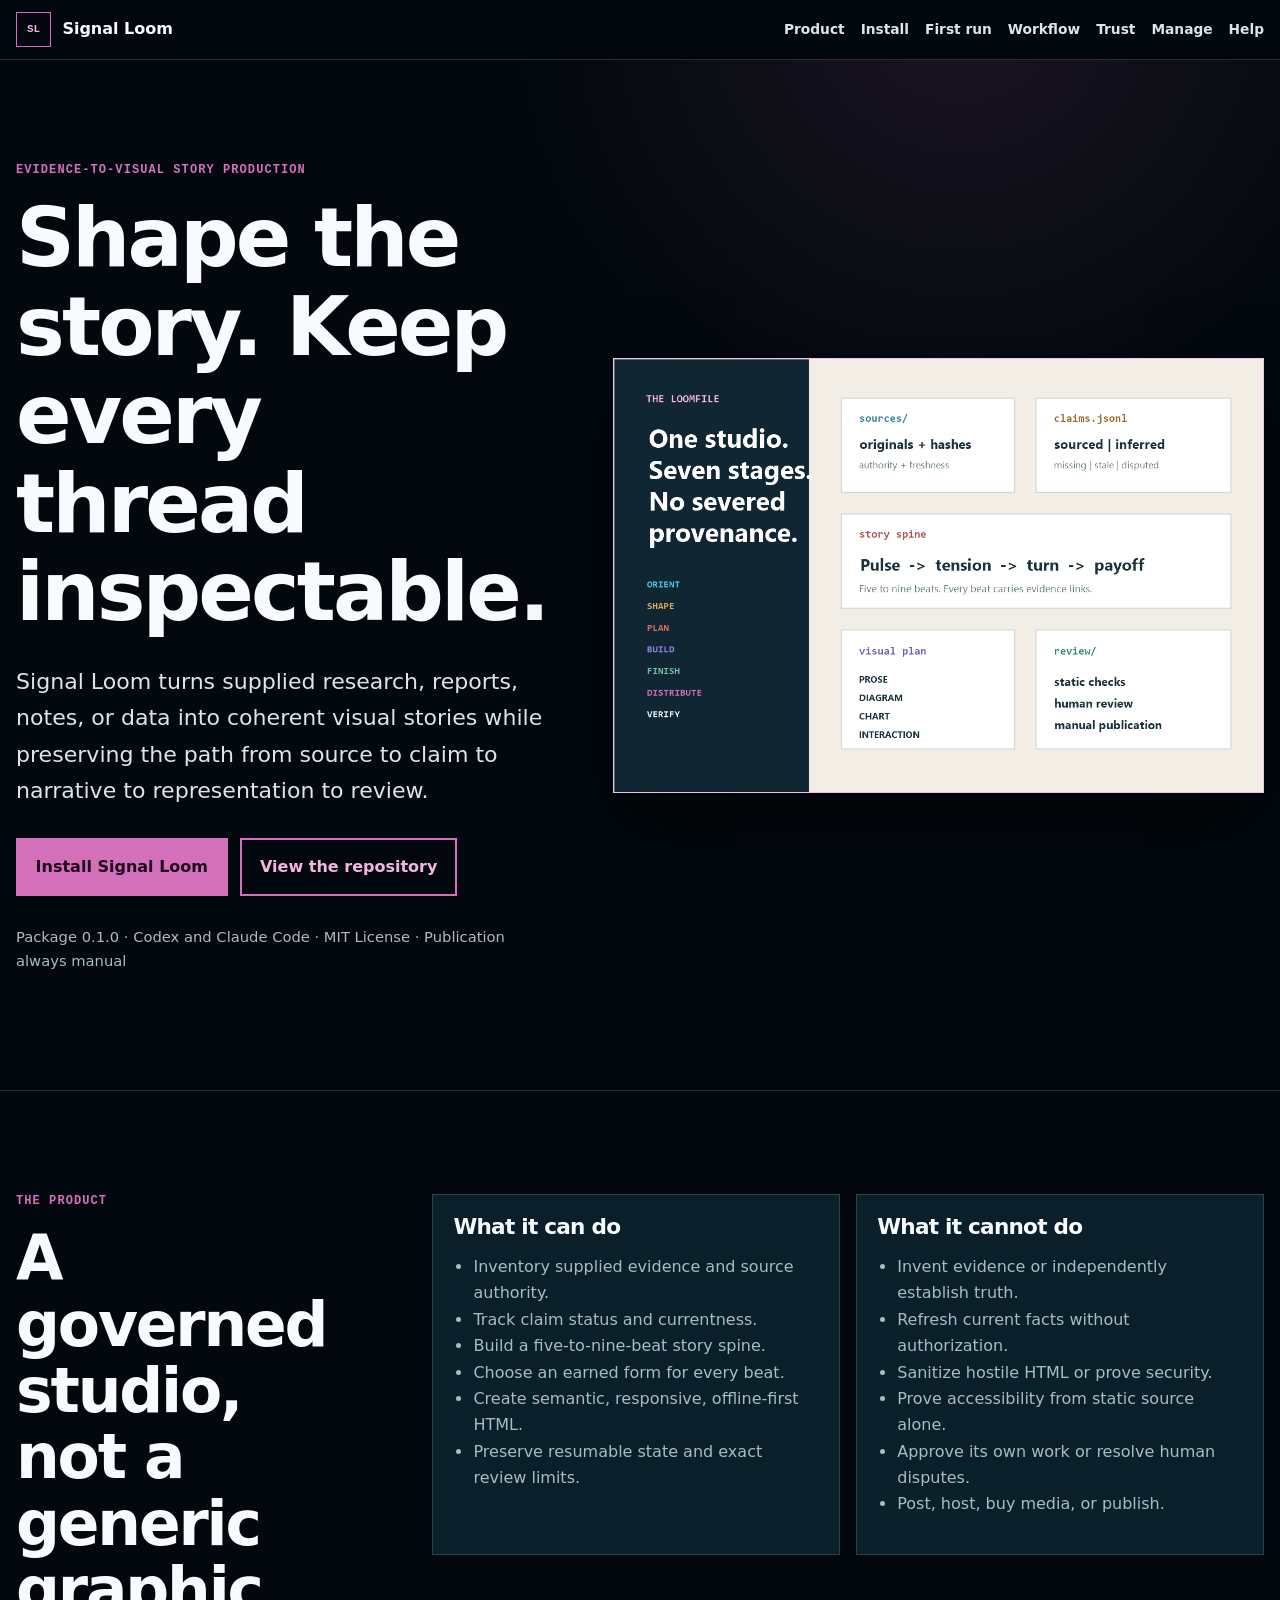
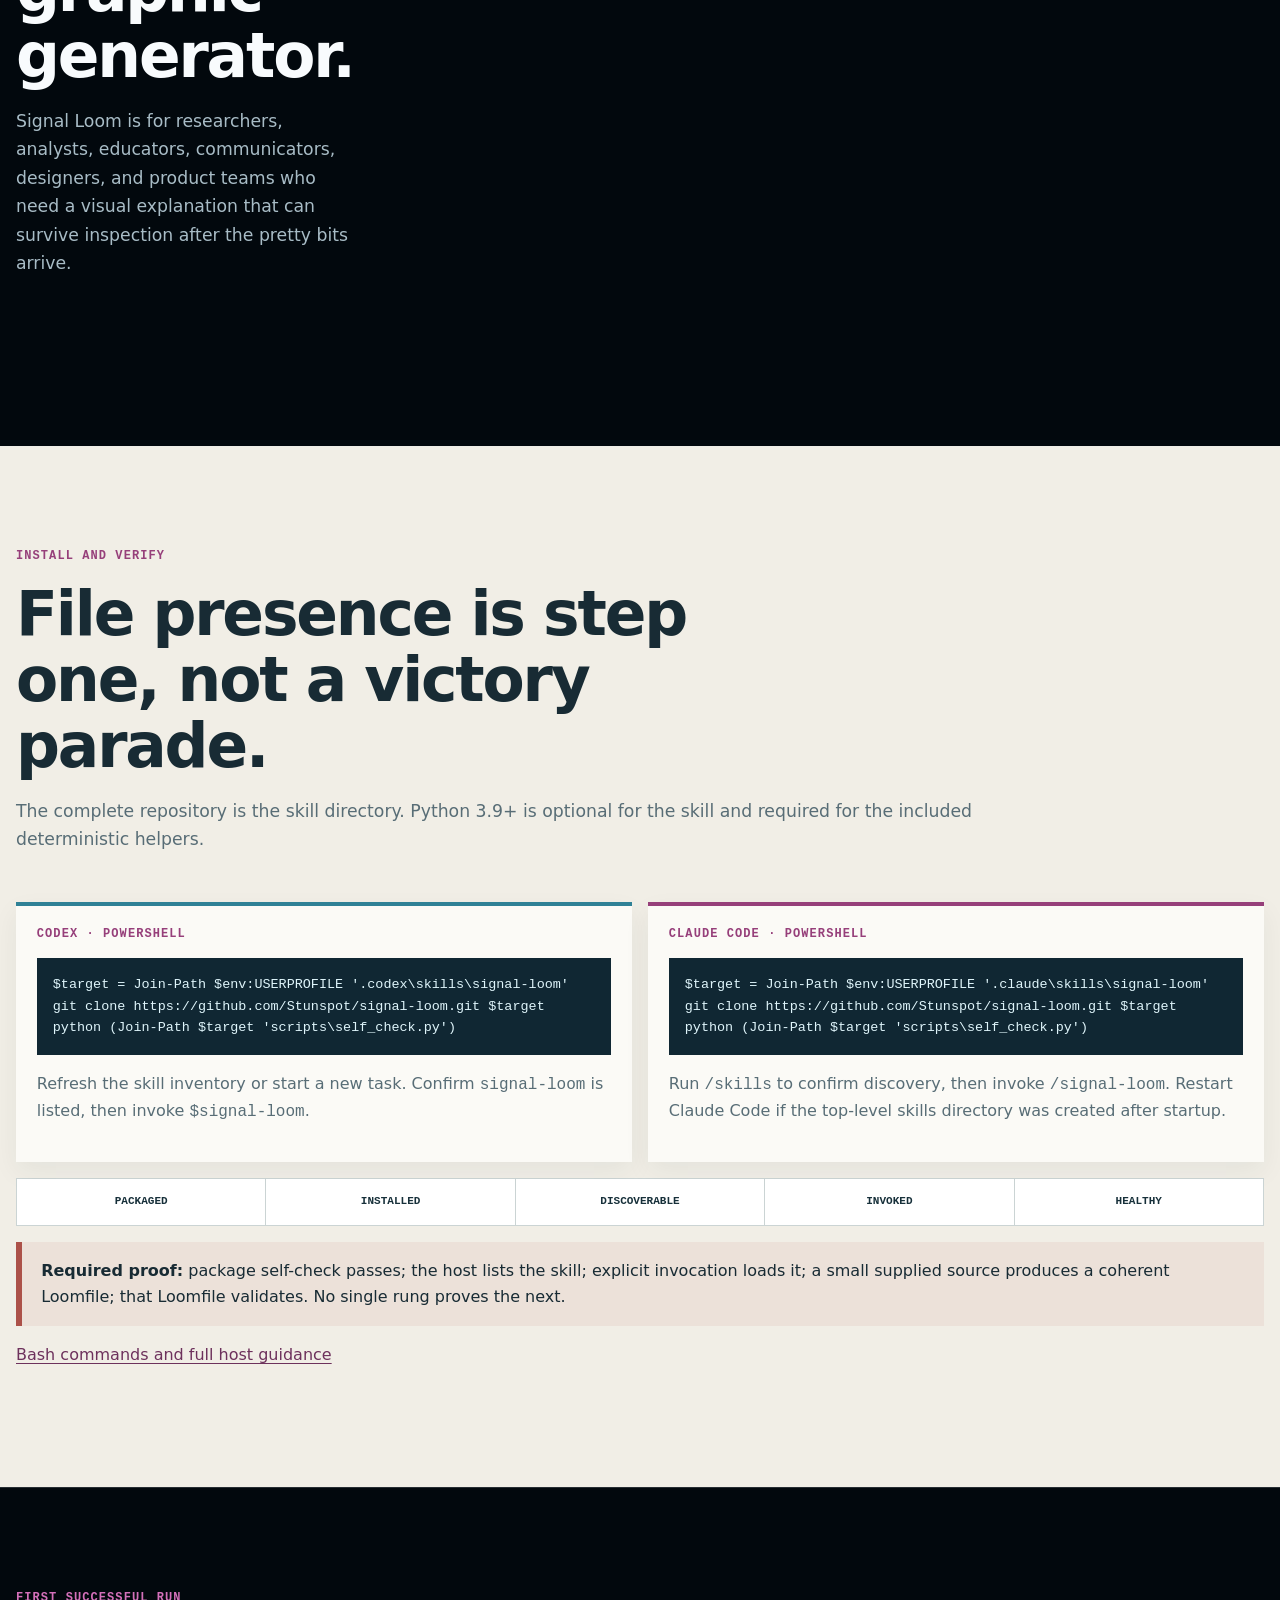
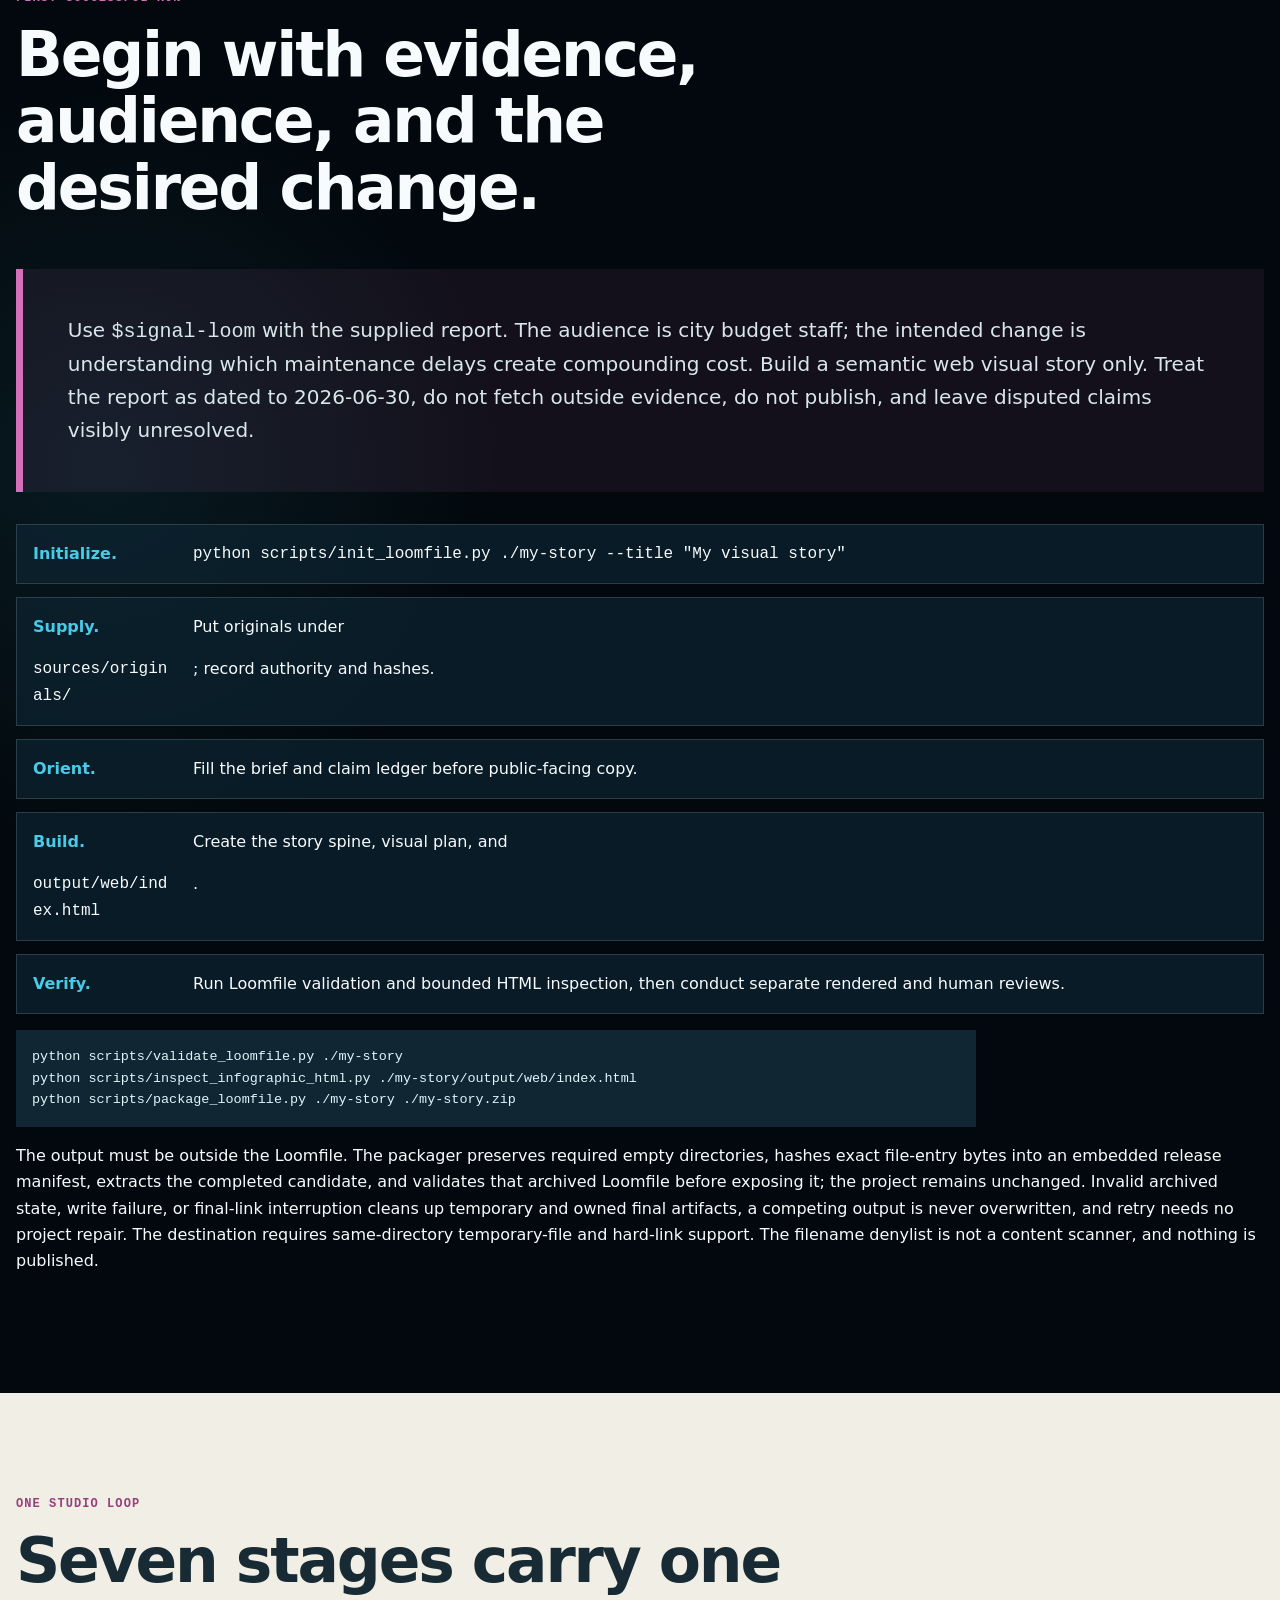
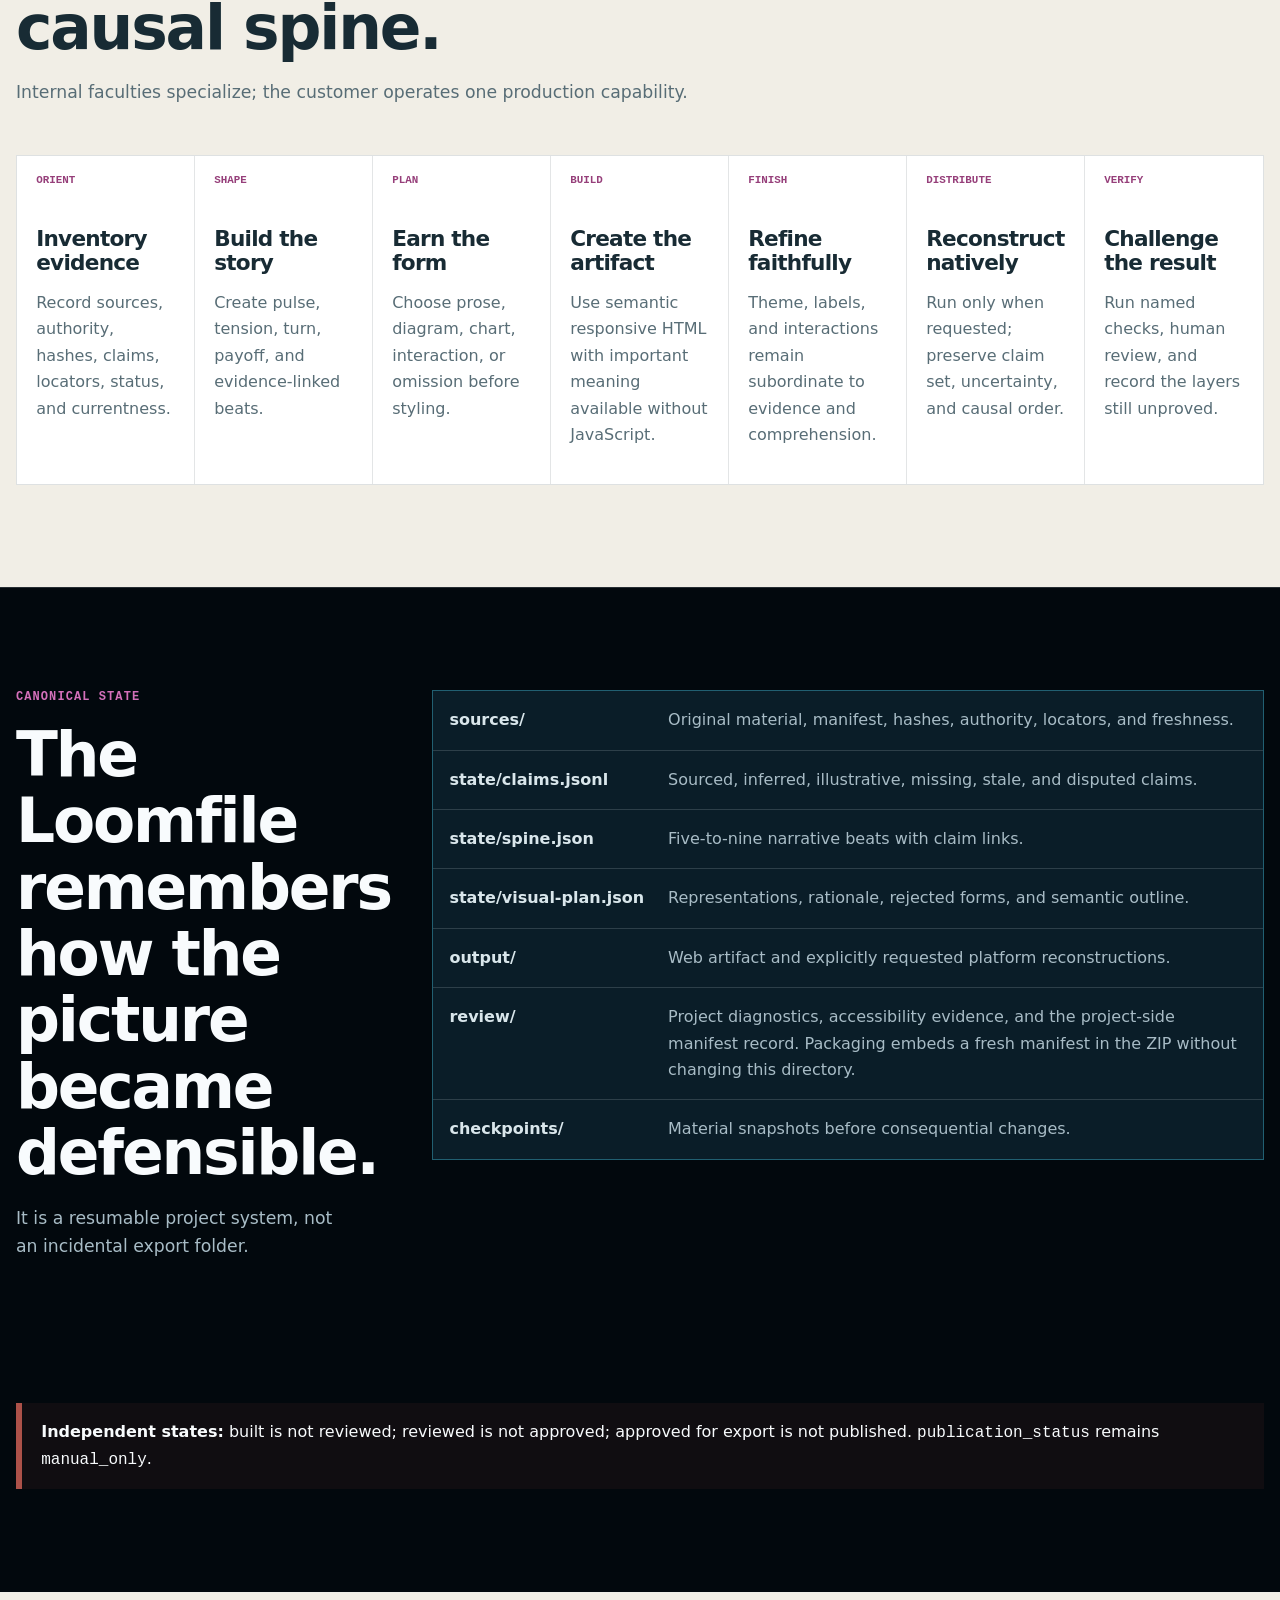
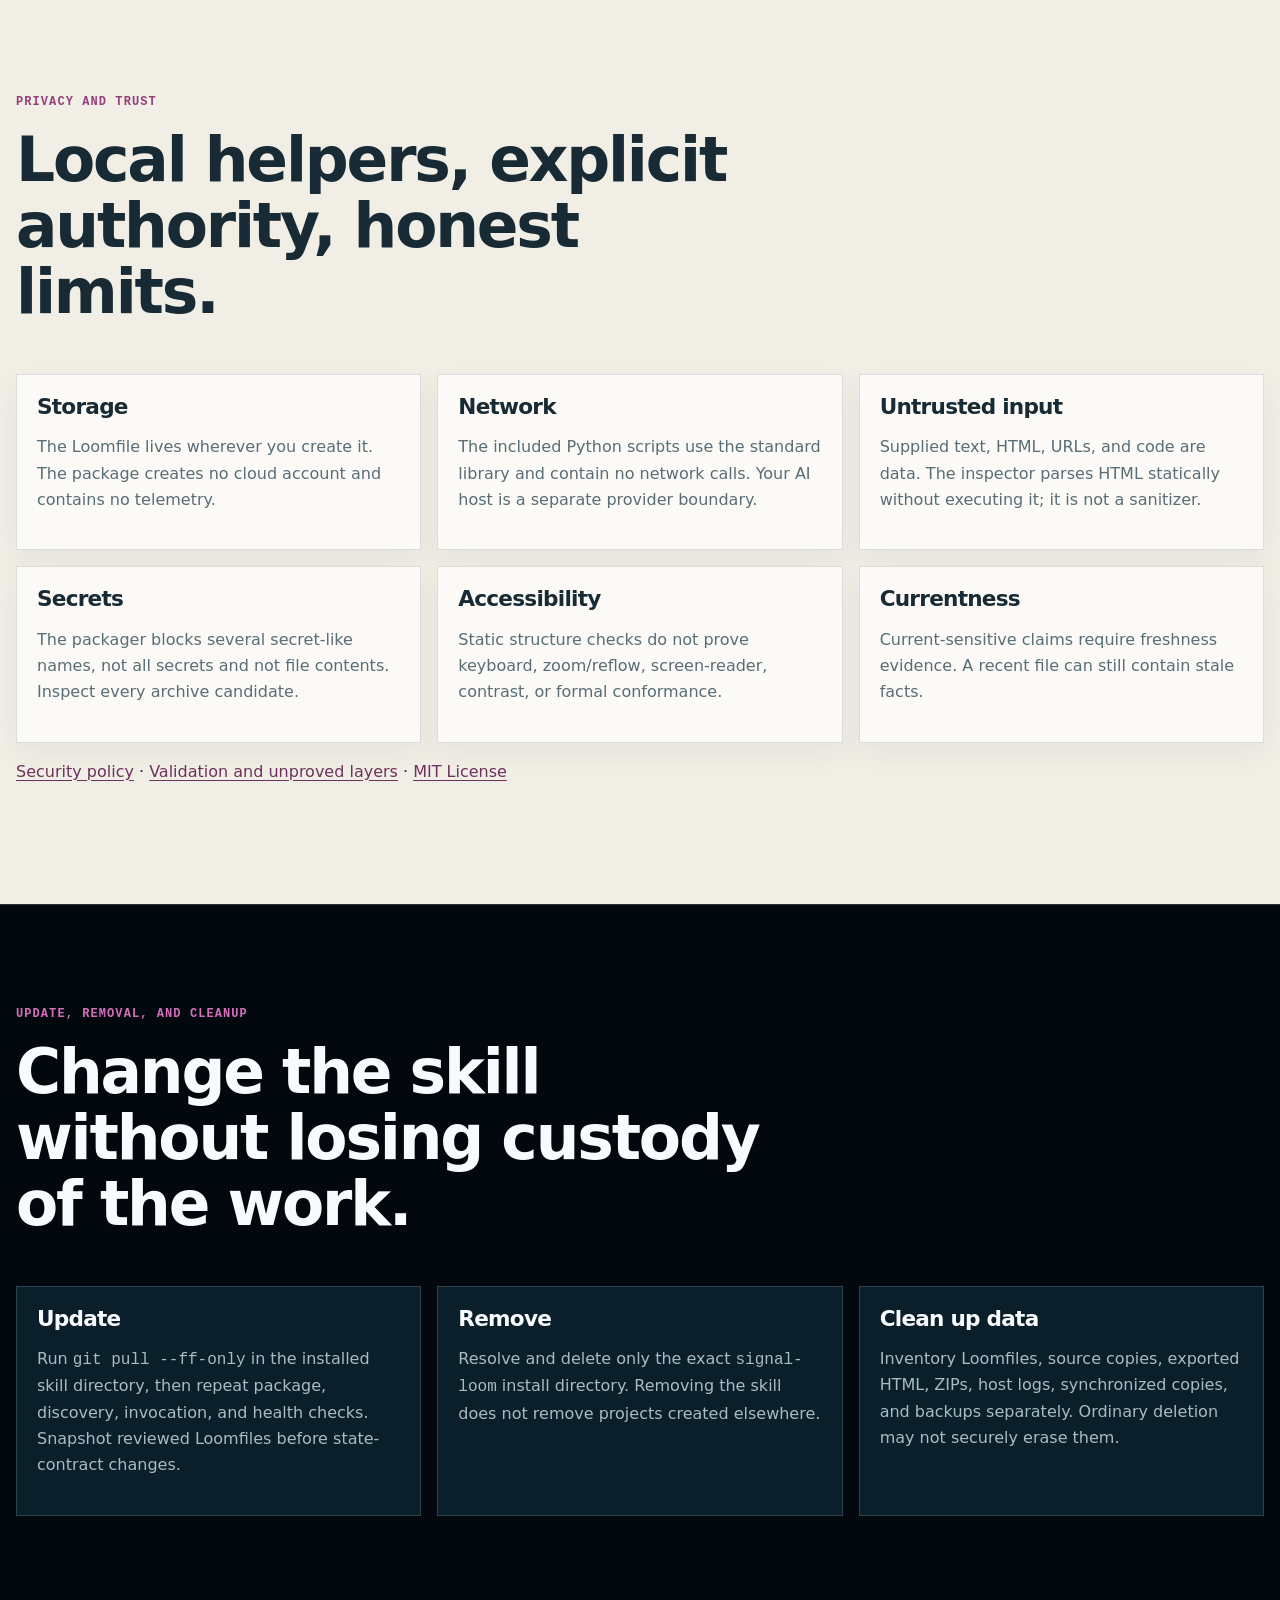
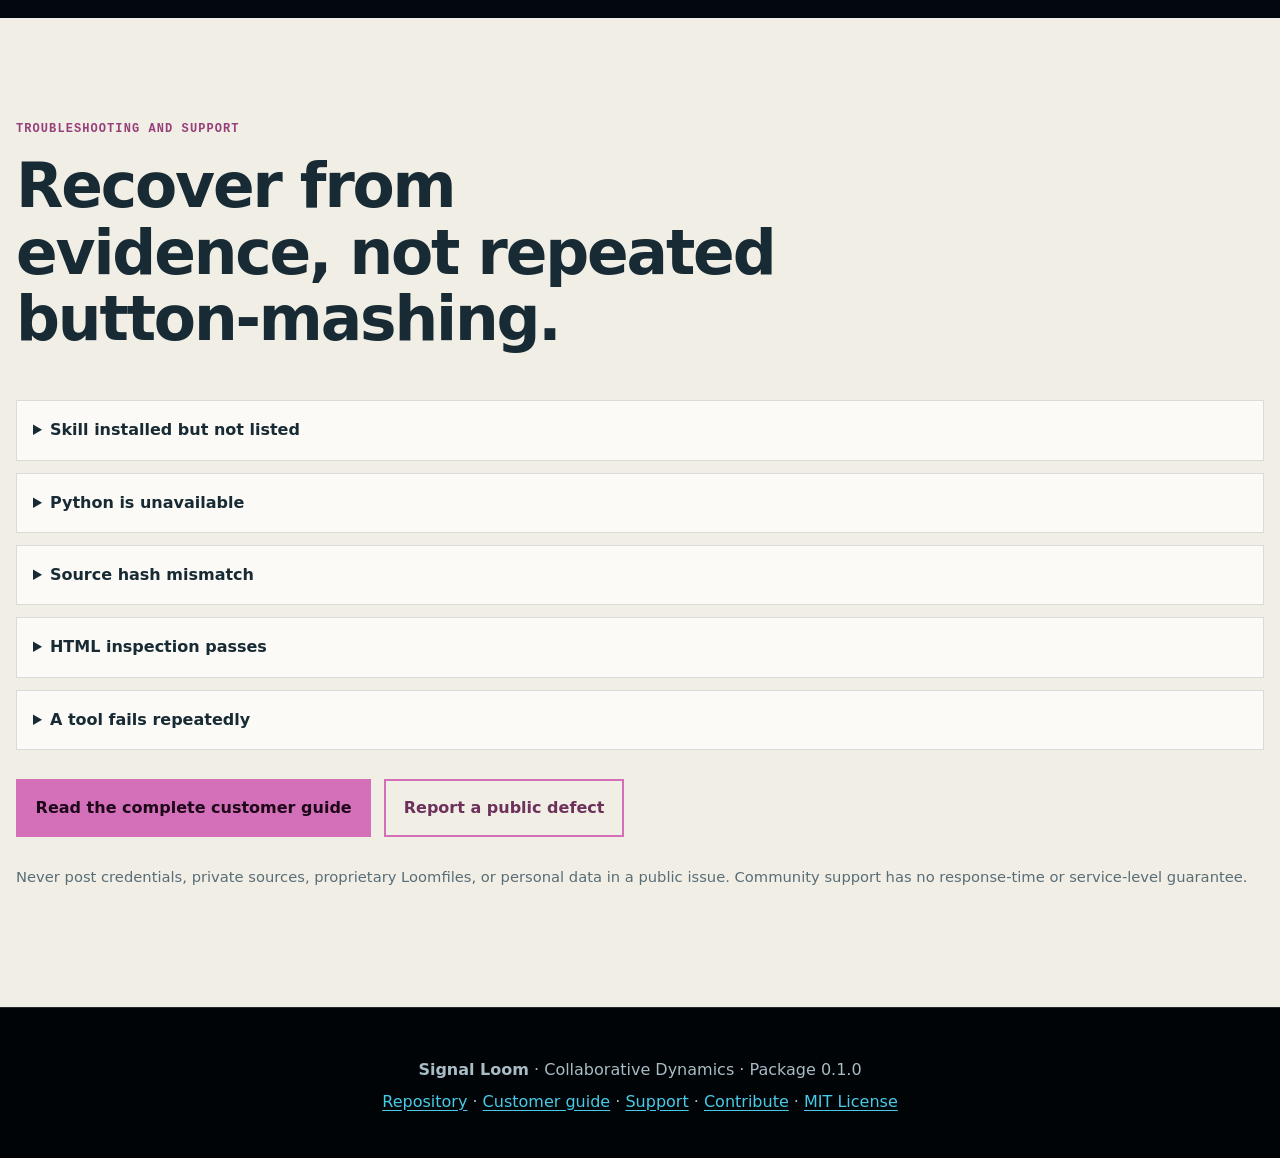
==== docs/index.html @ da5b7d07 "Harden Loomfile release packaging" ====
<!doctype html>
<html lang="en">
<head>
  <meta charset="utf-8">
  <meta name="viewport" content="width=device-width, initial-scale=1">
  <meta name="description" content="Install, use, verify, and govern Signal Loom: a source-bound visual-story production skill for Codex and Claude Code.">
  <meta name="theme-color" content="#06131c">
  <meta property="og:type" content="website">
  <meta property="og:title" content="Signal Loom">
  <meta property="og:description" content="Evidence-to-visual story production. Shape the story and keep every thread inspectable.">
  <meta property="og:url" content="https://stunspot.github.io/signal-loom/">
  <meta property="og:image" content="https://stunspot.github.io/signal-loom/assets/signal-loom-social-card.png">
  <meta property="og:image:width" content="1200">
  <meta property="og:image:height" content="630">
  <meta property="og:image:alt" content="Signal Loom. Evidence-to-visual story production. Source, claim, story, form, and review are connected by a visible causal thread.">
  <meta name="twitter:card" content="summary_large_image">
  <meta name="twitter:title" content="Signal Loom">
  <meta name="twitter:description" content="Shape the story. Keep every thread inspectable.">
  <meta name="twitter:image" content="https://stunspot.github.io/signal-loom/assets/signal-loom-social-card.png">
  <title>Signal Loom · Evidence-to-visual story production</title>
  <link rel="stylesheet" href="style.css">
</head>
<body>
  <a class="skip-link" href="#main">Skip to content</a>
  <header class="site-header">
    <nav aria-label="Primary navigation">
      <a class="brand" href="#top" aria-label="Signal Loom home"><span class="brand-mark" aria-hidden="true">SL</span><span>Signal Loom</span></a>
      <div class="nav-links">
        <a href="#product">Product</a><a href="#install">Install</a><a href="#first-run">First run</a><a href="#workflow">Workflow</a><a href="#trust">Trust</a><a href="#manage">Manage</a><a href="#help">Help</a>
      </div>
    </nav>
  </header>

  <main id="main">
    <section class="hero" id="top">
      <div class="hero-copy">
        <p class="eyebrow">Evidence-to-visual story production</p>
        <h1>Shape the story. Keep every thread inspectable.</h1>
        <p class="lede">Signal Loom turns supplied research, reports, notes, or data into coherent visual stories while preserving the path from source to claim to narrative to representation to review.</p>
        <div class="actions">
          <a class="button primary" href="#install">Install Signal Loom</a>
          <a class="button secondary" href="https://github.com/Stunspot/signal-loom">View the repository</a>
        </div>
        <p class="quiet">Package 0.1.0 · Codex and Claude Code · MIT License · Publication always manual</p>
      </div>
      <figure class="hero-visual">
        <img src="assets/signal-loom-pages-hero.png" width="1200" height="800" alt="A Loomfile studio board connects source records and a claim ledger to a story spine, visual plan, and human review record across seven named stages.">
      </figure>
    </section>

    <section class="section split" id="product">
      <div class="section-heading">
        <p class="eyebrow">The product</p>
        <h2>A governed studio, not a generic graphic generator.</h2>
        <p>Signal Loom is for researchers, analysts, educators, communicators, designers, and product teams who need a visual explanation that can survive inspection after the pretty bits arrive.</p>
      </div>
      <div class="card-grid two">
        <article><h3>What it can do</h3><ul><li>Inventory supplied evidence and source authority.</li><li>Track claim status and currentness.</li><li>Build a five-to-nine-beat story spine.</li><li>Choose an earned form for every beat.</li><li>Create semantic, responsive, offline-first HTML.</li><li>Preserve resumable state and exact review limits.</li></ul></article>
        <article><h3>What it cannot do</h3><ul><li>Invent evidence or independently establish truth.</li><li>Refresh current facts without authorization.</li><li>Sanitize hostile HTML or prove security.</li><li>Prove accessibility from static source alone.</li><li>Approve its own work or resolve human disputes.</li><li>Post, host, buy media, or publish.</li></ul></article>
      </div>
    </section>

    <section class="section paper" id="install">
      <div class="section-heading">
        <p class="eyebrow">Install and verify</p>
        <h2>File presence is step one, not a victory parade.</h2>
        <p>The complete repository is the skill directory. Python 3.9+ is optional for the skill and required for the included deterministic helpers.</p>
      </div>
      <div class="install-grid">
        <article>
          <p class="label">CODEX · POWERSHELL</p>
          <pre><code>$target = Join-Path $env:USERPROFILE '.codex\skills\signal-loom'
git clone https://github.com/Stunspot/signal-loom.git $target
python (Join-Path $target 'scripts\self_check.py')</code></pre>
          <p>Refresh the skill inventory or start a new task. Confirm <code>signal-loom</code> is listed, then invoke <code>$signal-loom</code>.</p>
        </article>
        <article>
          <p class="label">CLAUDE CODE · POWERSHELL</p>
          <pre><code>$target = Join-Path $env:USERPROFILE '.claude\skills\signal-loom'
git clone https://github.com/Stunspot/signal-loom.git $target
python (Join-Path $target 'scripts\self_check.py')</code></pre>
          <p>Run <code>/skills</code> to confirm discovery, then invoke <code>/signal-loom</code>. Restart Claude Code if the top-level skills directory was created after startup.</p>
        </article>
      </div>
      <div class="evidence-ladder" aria-label="Installation evidence ladder">
        <span>PACKAGED</span><span>INSTALLED</span><span>DISCOVERABLE</span><span>INVOKED</span><span>HEALTHY</span>
      </div>
      <p class="callout"><strong>Required proof:</strong> package self-check passes; the host lists the skill; explicit invocation loads it; a small supplied source produces a coherent Loomfile; that Loomfile validates. No single rung proves the next.</p>
      <p><a href="https://github.com/Stunspot/signal-loom/blob/main/docs/CUSTOMER-GUIDE.md#install">Bash commands and full host guidance</a></p>
    </section>

    <section class="section" id="first-run">
      <div class="section-heading">
        <p class="eyebrow">First successful run</p>
        <h2>Begin with evidence, audience, and the desired change.</h2>
      </div>
      <blockquote>Use <code>$signal-loom</code> with the supplied report. The audience is city budget staff; the intended change is understanding which maintenance delays create compounding cost. Build a semantic web visual story only. Treat the report as dated to 2026-06-30, do not fetch outside evidence, do not publish, and leave disputed claims visibly unresolved.</blockquote>
      <ol class="steps">
        <li><strong>Initialize.</strong><code>python scripts/init_loomfile.py ./my-story --title "My visual story"</code></li>
        <li><strong>Supply.</strong>Put originals under <code>sources/originals/</code>; record authority and hashes.</li>
        <li><strong>Orient.</strong>Fill the brief and claim ledger before public-facing copy.</li>
        <li><strong>Build.</strong>Create the story spine, visual plan, and <code>output/web/index.html</code>.</li>
        <li><strong>Verify.</strong>Run Loomfile validation and bounded HTML inspection, then conduct separate rendered and human reviews.</li>
      </ol>
      <div class="commands"><pre><code>python scripts/validate_loomfile.py ./my-story
python scripts/inspect_infographic_html.py ./my-story/output/web/index.html
python scripts/package_loomfile.py ./my-story ./my-story.zip</code></pre></div>
      <p>The output must be outside the Loomfile. The packager preserves required empty directories, hashes exact file-entry bytes into an embedded release manifest, extracts the completed candidate, and validates that archived Loomfile before exposing it; the project remains unchanged. Invalid archived state, write failure, or final-link interruption cleans up temporary and owned final artifacts, a competing output is never overwritten, and retry needs no project repair. The destination requires same-directory temporary-file and hard-link support. The filename denylist is not a content scanner, and nothing is published.</p>
    </section>

    <section class="section paper" id="workflow">
      <div class="section-heading"><p class="eyebrow">One studio loop</p><h2>Seven stages carry one causal spine.</h2><p>Internal faculties specialize; the customer operates one production capability.</p></div>
      <div class="stage-grid">
        <article><span>ORIENT</span><h3>Inventory evidence</h3><p>Record sources, authority, hashes, claims, locators, status, and currentness.</p></article>
        <article><span>SHAPE</span><h3>Build the story</h3><p>Create pulse, tension, turn, payoff, and evidence-linked beats.</p></article>
        <article><span>PLAN</span><h3>Earn the form</h3><p>Choose prose, diagram, chart, interaction, or omission before styling.</p></article>
        <article><span>BUILD</span><h3>Create the artifact</h3><p>Use semantic responsive HTML with important meaning available without JavaScript.</p></article>
        <article><span>FINISH</span><h3>Refine faithfully</h3><p>Theme, labels, and interactions remain subordinate to evidence and comprehension.</p></article>
        <article><span>DISTRIBUTE</span><h3>Reconstruct natively</h3><p>Run only when requested; preserve claim set, uncertainty, and causal order.</p></article>
        <article><span>VERIFY</span><h3>Challenge the result</h3><p>Run named checks, human review, and record the layers still unproved.</p></article>
      </div>
    </section>

    <section class="section split" id="state">
      <div class="section-heading"><p class="eyebrow">Canonical state</p><h2>The Loomfile remembers how the picture became defensible.</h2><p>It is a resumable project system, not an incidental export folder.</p></div>
      <div class="loomfile">
        <dl>
          <div><dt>sources/</dt><dd>Original material, manifest, hashes, authority, locators, and freshness.</dd></div>
          <div><dt>state/claims.jsonl</dt><dd>Sourced, inferred, illustrative, missing, stale, and disputed claims.</dd></div>
          <div><dt>state/spine.json</dt><dd>Five-to-nine narrative beats with claim links.</dd></div>
          <div><dt>state/visual-plan.json</dt><dd>Representations, rationale, rejected forms, and semantic outline.</dd></div>
          <div><dt>output/</dt><dd>Web artifact and explicitly requested platform reconstructions.</dd></div>
          <div><dt>review/</dt><dd>Project diagnostics, accessibility evidence, and the project-side manifest record. Packaging embeds a fresh manifest in the ZIP without changing this directory.</dd></div>
          <div><dt>checkpoints/</dt><dd>Material snapshots before consequential changes.</dd></div>
        </dl>
      </div>
      <p class="callout full"><strong>Independent states:</strong> built is not reviewed; reviewed is not approved; approved for export is not published. <code>publication_status</code> remains <code>manual_only</code>.</p>
    </section>

    <section class="section paper" id="trust">
      <div class="section-heading"><p class="eyebrow">Privacy and trust</p><h2>Local helpers, explicit authority, honest limits.</h2></div>
      <div class="card-grid three">
        <article><h3>Storage</h3><p>The Loomfile lives wherever you create it. The package creates no cloud account and contains no telemetry.</p></article>
        <article><h3>Network</h3><p>The included Python scripts use the standard library and contain no network calls. Your AI host is a separate provider boundary.</p></article>
        <article><h3>Untrusted input</h3><p>Supplied text, HTML, URLs, and code are data. The inspector parses HTML statically without executing it; it is not a sanitizer.</p></article>
        <article><h3>Secrets</h3><p>The packager blocks several secret-like names, not all secrets and not file contents. Inspect every archive candidate.</p></article>
        <article><h3>Accessibility</h3><p>Static structure checks do not prove keyboard, zoom/reflow, screen-reader, contrast, or formal conformance.</p></article>
        <article><h3>Currentness</h3><p>Current-sensitive claims require freshness evidence. A recent file can still contain stale facts.</p></article>
      </div>
      <p><a href="https://github.com/Stunspot/signal-loom/blob/main/SECURITY.md">Security policy</a> · <a href="https://github.com/Stunspot/signal-loom/blob/main/VALIDATION.md">Validation and unproved layers</a> · <a href="https://github.com/Stunspot/signal-loom/blob/main/LICENSE.md">MIT License</a></p>
    </section>

    <section class="section" id="manage">
      <div class="section-heading"><p class="eyebrow">Update, removal, and cleanup</p><h2>Change the skill without losing custody of the work.</h2></div>
      <div class="card-grid three">
        <article><h3>Update</h3><p>Run <code>git pull --ff-only</code> in the installed skill directory, then repeat package, discovery, invocation, and health checks. Snapshot reviewed Loomfiles before state-contract changes.</p></article>
        <article><h3>Remove</h3><p>Resolve and delete only the exact <code>signal-loom</code> install directory. Removing the skill does not remove projects created elsewhere.</p></article>
        <article><h3>Clean up data</h3><p>Inventory Loomfiles, source copies, exported HTML, ZIPs, host logs, synchronized copies, and backups separately. Ordinary deletion may not securely erase them.</p></article>
      </div>
    </section>

    <section class="section paper" id="help">
      <div class="section-heading"><p class="eyebrow">Troubleshooting and support</p><h2>Recover from evidence, not repeated button-mashing.</h2></div>
      <div class="faq">
        <details><summary>Skill installed but not listed</summary><p>Confirm the path ends in <code>signal-loom/SKILL.md</code>, keep all supporting directories beside it, refresh or restart the host, and inspect its actual inventory.</p></details>
        <details><summary>Python is unavailable</summary><p>Use the universal copy-paste fallback and mark initialization, hashing, parsing, tests, packaging, rendering, and archive inspection <code>unexecuted</code>.</p></details>
        <details><summary>Source hash mismatch</summary><p>Stop and establish why the bytes changed. Update the source record deliberately, revisit dependent claims, and invalidate reviews bound to the old hash.</p></details>
        <details><summary>HTML inspection passes</summary><p>That proves only the named static rules. Rendered behavior, sanitization, accessibility, security, factual accuracy, and professional fitness remain separate.</p></details>
        <details><summary>A tool fails repeatedly</summary><p>Record the exact failure, preserved evidence, missing evidence, smallest safe retry, and re-entry condition. After unchanged repetition, change route or stop.</p></details>
      </div>
      <div class="actions">
        <a class="button primary" href="https://github.com/Stunspot/signal-loom/blob/main/docs/CUSTOMER-GUIDE.md">Read the complete customer guide</a>
        <a class="button secondary dark" href="https://github.com/Stunspot/signal-loom/issues">Report a public defect</a>
      </div>
      <p class="quiet dark-text">Never post credentials, private sources, proprietary Loomfiles, or personal data in a public issue. Community support has no response-time or service-level guarantee.</p>
    </section>
  </main>

  <footer>
    <p><strong>Signal Loom</strong> · Collaborative Dynamics · Package 0.1.0</p>
    <p><a href="https://github.com/Stunspot/signal-loom">Repository</a> · <a href="https://github.com/Stunspot/signal-loom/blob/main/docs/CUSTOMER-GUIDE.md">Customer guide</a> · <a href="https://github.com/Stunspot/signal-loom/blob/main/SUPPORT.md">Support</a> · <a href="https://github.com/Stunspot/signal-loom/blob/main/CONTRIBUTING.md">Contribute</a> · <a href="https://github.com/Stunspot/signal-loom/blob/main/LICENSE.md">MIT License</a></p>
  </footer>
</body>
</html>
---- docs/style.css ----
:root{color-scheme:dark;--night:#06131c;--deep:#02080d;--panel:#0d2633;--ink:#f8fbfd;--muted:#a8bcc6;--paper:#f1eee6;--paper-ink:#182b34;--paper-muted:#586d76;--cyan:#48cbe8;--pink:#d470ba;--coral:#ef6d64;--gold:#e0af5c;--green:#74c6a4;--violet:#9888e6;--focus:#ffd166;--line:rgba(217,230,235,.17);font-family:Inter,ui-sans-serif,system-ui,-apple-system,BlinkMacSystemFont,"Segoe UI",sans-serif}
*{box-sizing:border-box}html{scroll-behavior:smooth;scroll-padding-top:5rem}body{margin:0;color:var(--ink);background:radial-gradient(circle at 75% 0,rgba(212,112,186,.12),transparent 28rem),radial-gradient(circle at 8% 40%,rgba(72,203,232,.09),transparent 25rem),var(--deep);font-size:1rem;line-height:1.65}img{display:block;max-width:100%;height:auto}a{color:var(--cyan);text-underline-offset:.2em}a:hover{color:var(--focus)}a:focus-visible,button:focus-visible,summary:focus-visible{outline:3px solid var(--focus);outline-offset:4px;border-radius:.18rem}.skip-link{position:absolute;left:1rem;top:-8rem;z-index:50;padding:.8rem 1rem;color:#111;background:var(--focus);font-weight:900}.skip-link:focus{top:1rem}.site-header{position:sticky;top:0;z-index:20;border-bottom:1px solid var(--line);background:rgba(2,8,13,.95);backdrop-filter:blur(14px)}nav{display:flex;align-items:center;justify-content:space-between;gap:1rem;width:min(86rem,calc(100% - 2rem));margin:auto;padding:.75rem 0}.brand{display:inline-flex;align-items:center;gap:.7rem;color:var(--ink);font-weight:900;text-decoration:none;white-space:nowrap}.brand-mark{display:grid;place-items:center;width:2.2rem;height:2.2rem;border:1px solid var(--pink);color:#f4b6dd;font:900 .68rem/1 Consolas,monospace}.nav-links{display:flex;flex-wrap:wrap;justify-content:flex-end;gap:.45rem 1rem}.nav-links a{color:#d9e6eb;font-size:.86rem;font-weight:750;text-decoration:none}.hero,.section{width:min(86rem,100%);margin:auto;padding:clamp(4.5rem,8vw,7.2rem) max(1rem,calc((100% - 82rem)/2))}.hero{display:grid;grid-template-columns:minmax(0,.9fr) minmax(28rem,1.1fr);gap:clamp(2rem,5vw,5rem);align-items:center;min-height:calc(100vh - 4rem)}.eyebrow,.label{margin:0 0 1rem;color:var(--pink);font:850 .75rem/1.3 Consolas,monospace;letter-spacing:.09em;text-transform:uppercase}h1,h2,h3{line-height:1.08;letter-spacing:-.035em}h1{max-width:12ch;margin:0;font-size:clamp(3rem,6.4vw,6rem)}h2{max-width:18ch;margin:0;font-size:clamp(2.2rem,4.8vw,4.5rem)}h3{margin:0 0 .7rem;font-size:1.35rem}.lede{max-width:44rem;margin:1.7rem 0;color:#d9e6eb;font-size:clamp(1.08rem,2vw,1.38rem)}.quiet{color:var(--muted);font-size:.92rem}.dark-text{color:var(--paper-muted)}.actions{display:flex;flex-wrap:wrap;gap:.8rem;margin:1.8rem 0}.button{display:inline-block;padding:.85rem 1.1rem;border:2px solid var(--pink);font-weight:850;text-decoration:none}.button.primary{color:#1d0718;background:var(--pink)}.button.secondary{color:#f4b6dd;background:rgba(2,8,13,.35)}.button.dark{color:#6d315c;background:transparent}.button:hover{color:#111;border-color:var(--focus);background:var(--focus)}.hero-visual{margin:0;border:1px solid rgba(212,112,186,.4);background:#fff;box-shadow:0 2rem 5rem rgba(0,0,0,.45)}.section{border-top:1px solid var(--line)}.paper{width:100%;max-width:none;color:var(--paper-ink);background:var(--paper);padding-left:max(1rem,calc((100% - 82rem)/2));padding-right:max(1rem,calc((100% - 82rem)/2))}.paper .eyebrow,.paper .label{color:#963f7a}.section-heading{max-width:60rem;margin-bottom:3rem}.section-heading>p:last-child{color:var(--muted);font-size:1.08rem}.paper .section-heading>p:last-child{color:var(--paper-muted)}.split{display:grid;grid-template-columns:minmax(17rem,.58fr) minmax(0,1.42fr);gap:clamp(2rem,6vw,6rem);align-items:start}.split .section-heading{position:sticky;top:7rem}.card-grid{display:grid;gap:1rem}.card-grid.two{grid-template-columns:repeat(2,minmax(0,1fr))}.card-grid.three{grid-template-columns:repeat(3,minmax(0,1fr))}.card-grid article{padding:1.25rem;border:1px solid var(--line);background:rgba(13,38,51,.78)}.paper .card-grid article{border-color:rgba(24,43,52,.14);background:#fbfaf6;box-shadow:0 .6rem 1.6rem rgba(24,43,52,.06)}.card-grid p,.card-grid li{color:var(--muted)}.paper .card-grid p,.paper .card-grid li{color:var(--paper-muted)}ul{padding-left:1.25rem}.install-grid{display:grid;grid-template-columns:repeat(2,minmax(0,1fr));gap:1rem}.install-grid article{min-width:0;padding:1.3rem;border-top:4px solid #2f8196;background:#fbfaf6;box-shadow:0 .6rem 1.6rem rgba(24,43,52,.06)}.install-grid article:nth-child(2){border-color:#963f7a}.install-grid p:last-child{color:var(--paper-muted)}pre{max-width:100%;overflow:auto;padding:1rem;color:#dff5fb;background:#102733;font:500 .84rem/1.6 Consolas,monospace;white-space:pre}.evidence-ladder{display:grid;grid-template-columns:repeat(5,minmax(0,1fr));gap:1px;margin-top:1rem;background:#cbd4d4;border:1px solid #cbd4d4}.evidence-ladder span{padding:1rem .5rem;color:#17303a;background:#fff;text-align:center;font:850 .69rem/1.2 Consolas,monospace}.callout{padding:1rem 1.2rem;border-left:.42rem solid #ac5149;background:rgba(172,81,73,.08)}.callout.full{grid-column:1/-1;margin:0}.steps{display:grid;gap:.8rem;padding:0;list-style:none;counter-reset:steps}.steps li{display:grid;grid-template-columns:9rem 1fr;gap:1rem;padding:1rem;border:1px solid var(--line);background:rgba(13,38,51,.65)}.steps strong{color:var(--cyan)}.steps code{overflow-wrap:anywhere}.commands{max-width:60rem}.stage-grid{display:grid;grid-template-columns:repeat(7,minmax(10.5rem,1fr));overflow-x:auto;border:1px solid rgba(24,43,52,.14);background:#fff}.stage-grid article{min-width:10.5rem;min-height:18rem;padding:1.2rem;border-right:1px solid rgba(24,43,52,.12)}.stage-grid article:last-child{border:0}.stage-grid span{display:block;margin-bottom:2.6rem;color:#963f7a;font:850 .68rem/1 Consolas,monospace}.stage-grid p{color:var(--paper-muted)}.loomfile{border:1px solid rgba(72,203,232,.38);background:rgba(13,38,51,.72)}.loomfile dl{margin:0}.loomfile dl>div{display:grid;grid-template-columns:minmax(11rem,.35fr) minmax(0,1fr);gap:1rem;padding:1rem;border-bottom:1px solid var(--line)}.loomfile dl>div:last-child{border:0}.loomfile dt{color:#d9e6eb;font-weight:850}.loomfile dd{margin:0;color:var(--muted)}blockquote{margin:0 0 2rem;padding:clamp(1.4rem,4vw,2.8rem);border-left:.45rem solid var(--pink);color:#d9e6eb;background:rgba(212,112,186,.08);font-size:clamp(1.04rem,2vw,1.25rem)}.faq{display:grid;gap:.75rem}.faq details{border:1px solid rgba(24,43,52,.15);background:#fbfaf6}.faq summary{padding:1rem;font-weight:850;cursor:pointer}.faq details p{margin:0;padding:0 1rem 1rem;color:var(--paper-muted)}.paper a:not(.button){color:#6d315c}.paper a:not(.button):hover{color:#17303a}.paper a:focus-visible,.paper summary:focus-visible{outline-color:#17303a;box-shadow:0 0 0 2px #fff}footer{padding:2.7rem 1rem;border-top:1px solid var(--line);text-align:center;color:var(--muted);background:#010406}footer p{margin:.35rem 0}@media(max-width:74rem){.hero{grid-template-columns:1fr;min-height:auto}.hero-visual{max-width:52rem}.card-grid.three{grid-template-columns:repeat(2,minmax(0,1fr))}}@media(max-width:58rem){nav{align-items:flex-start}.split{grid-template-columns:1fr}.split .section-heading{position:static}.install-grid,.card-grid.two{grid-template-columns:1fr}.evidence-ladder{grid-template-columns:1fr}.evidence-ladder span{text-align:left}.steps li{grid-template-columns:1fr;gap:.3rem}.loomfile dl>div{grid-template-columns:1fr;gap:.25rem}.stage-grid{grid-template-columns:1fr;overflow:visible}.stage-grid article{min-width:0;min-height:auto;border-right:0;border-bottom:1px solid rgba(24,43,52,.12)}.stage-grid article:last-child{border-bottom:0}.stage-grid span{margin-bottom:.8rem}}@media(max-width:42rem){nav{display:block}.brand{margin-bottom:.7rem}.nav-links{flex-wrap:wrap;justify-content:flex-start;overflow:visible;padding-bottom:.45rem}.nav-links a{white-space:nowrap}.hero,.section{padding-top:4.5rem;padding-bottom:4.5rem}.card-grid.three{grid-template-columns:1fr}h1{font-size:clamp(2.7rem,14vw,4.2rem)}h2{font-size:clamp(2rem,11vw,3.3rem)}pre{font-size:.75rem;white-space:pre-wrap;overflow-wrap:anywhere}}@media(prefers-reduced-motion:reduce){html{scroll-behavior:auto}*,*::before,*::after{animation:none!important;transition:none!important}}
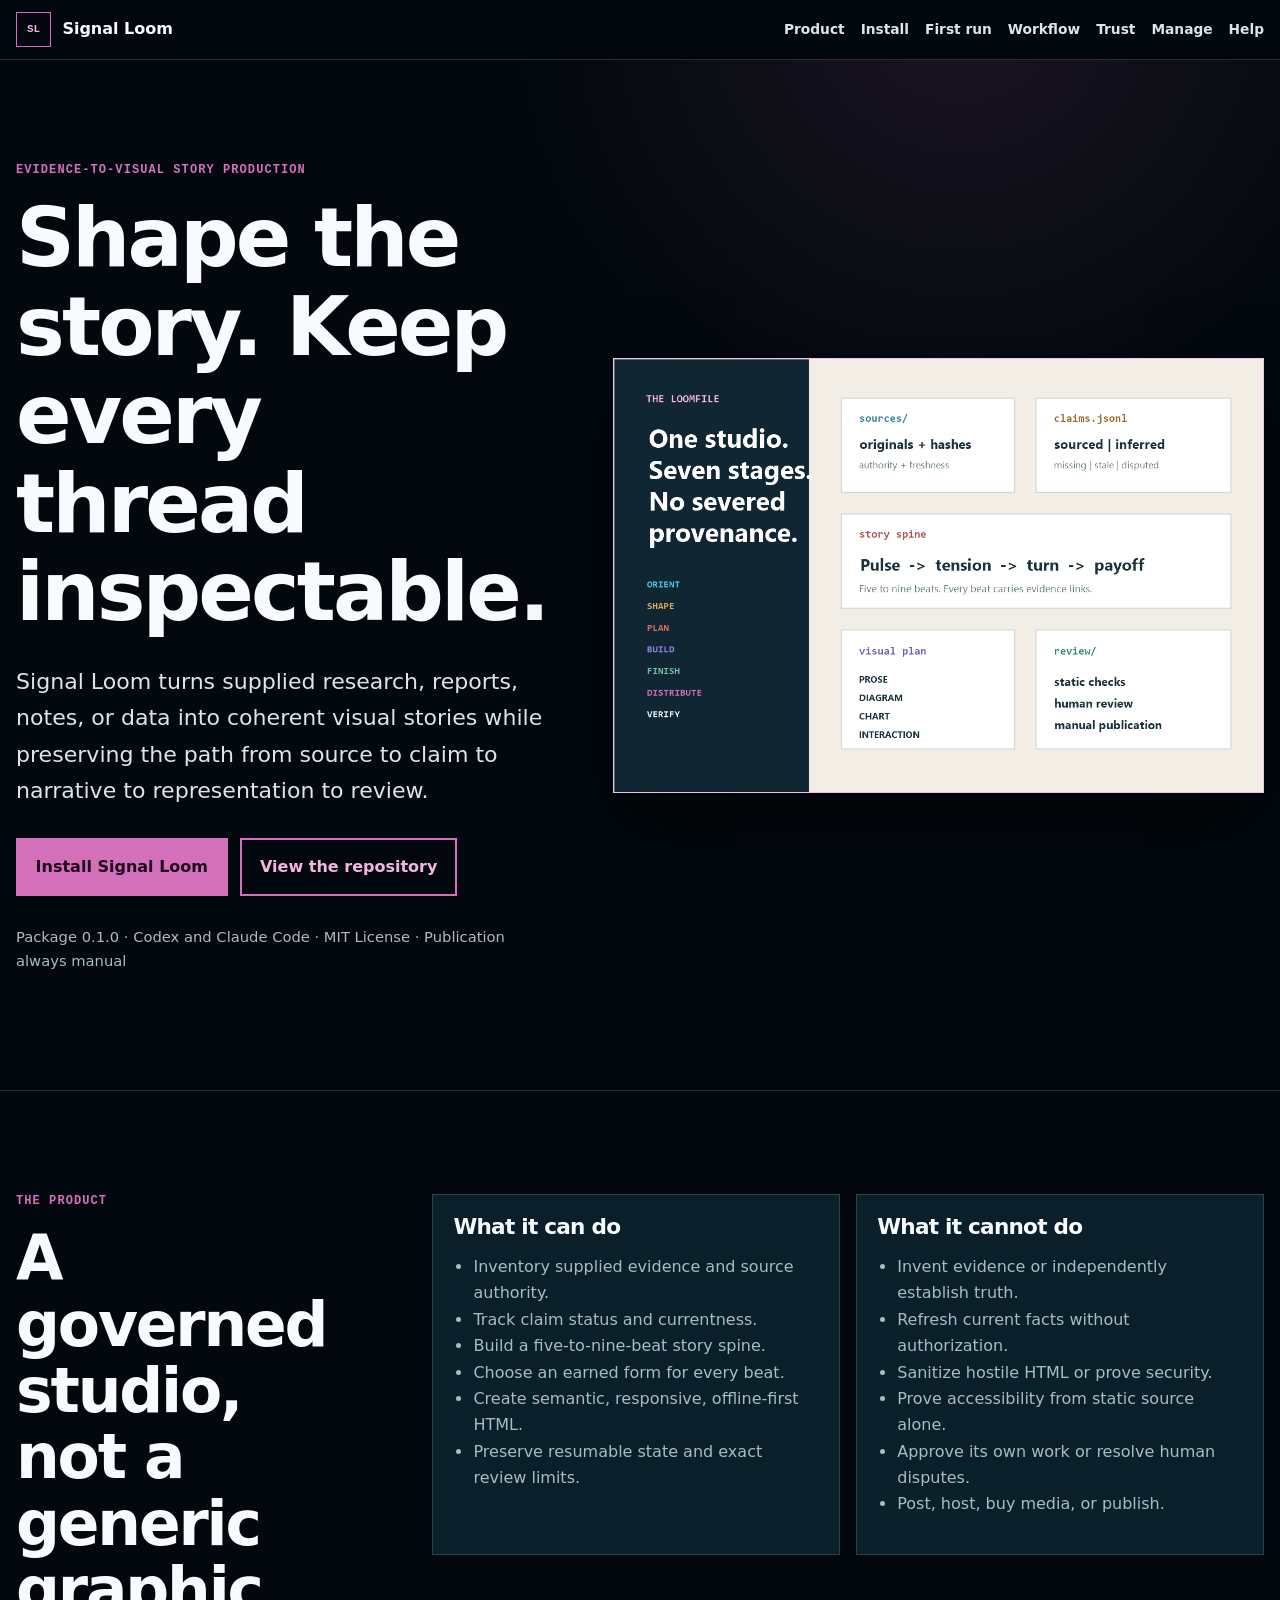
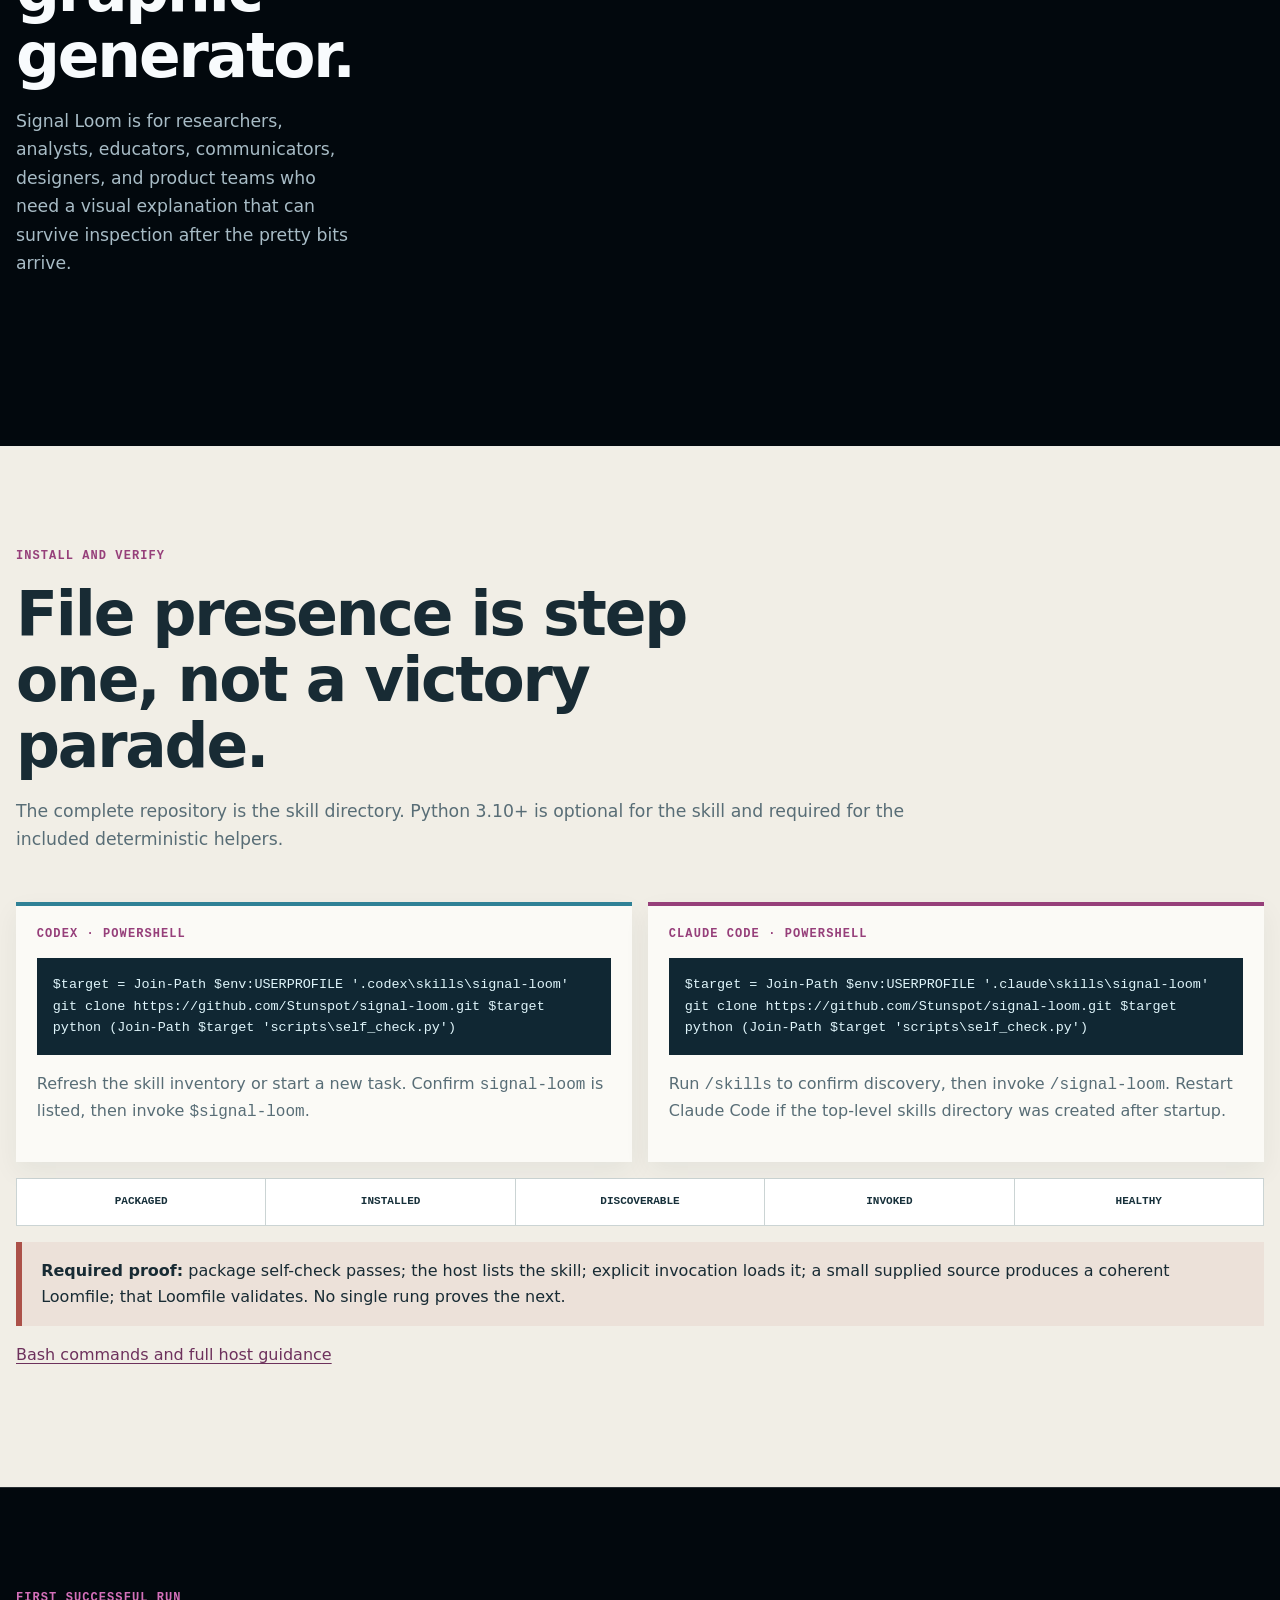
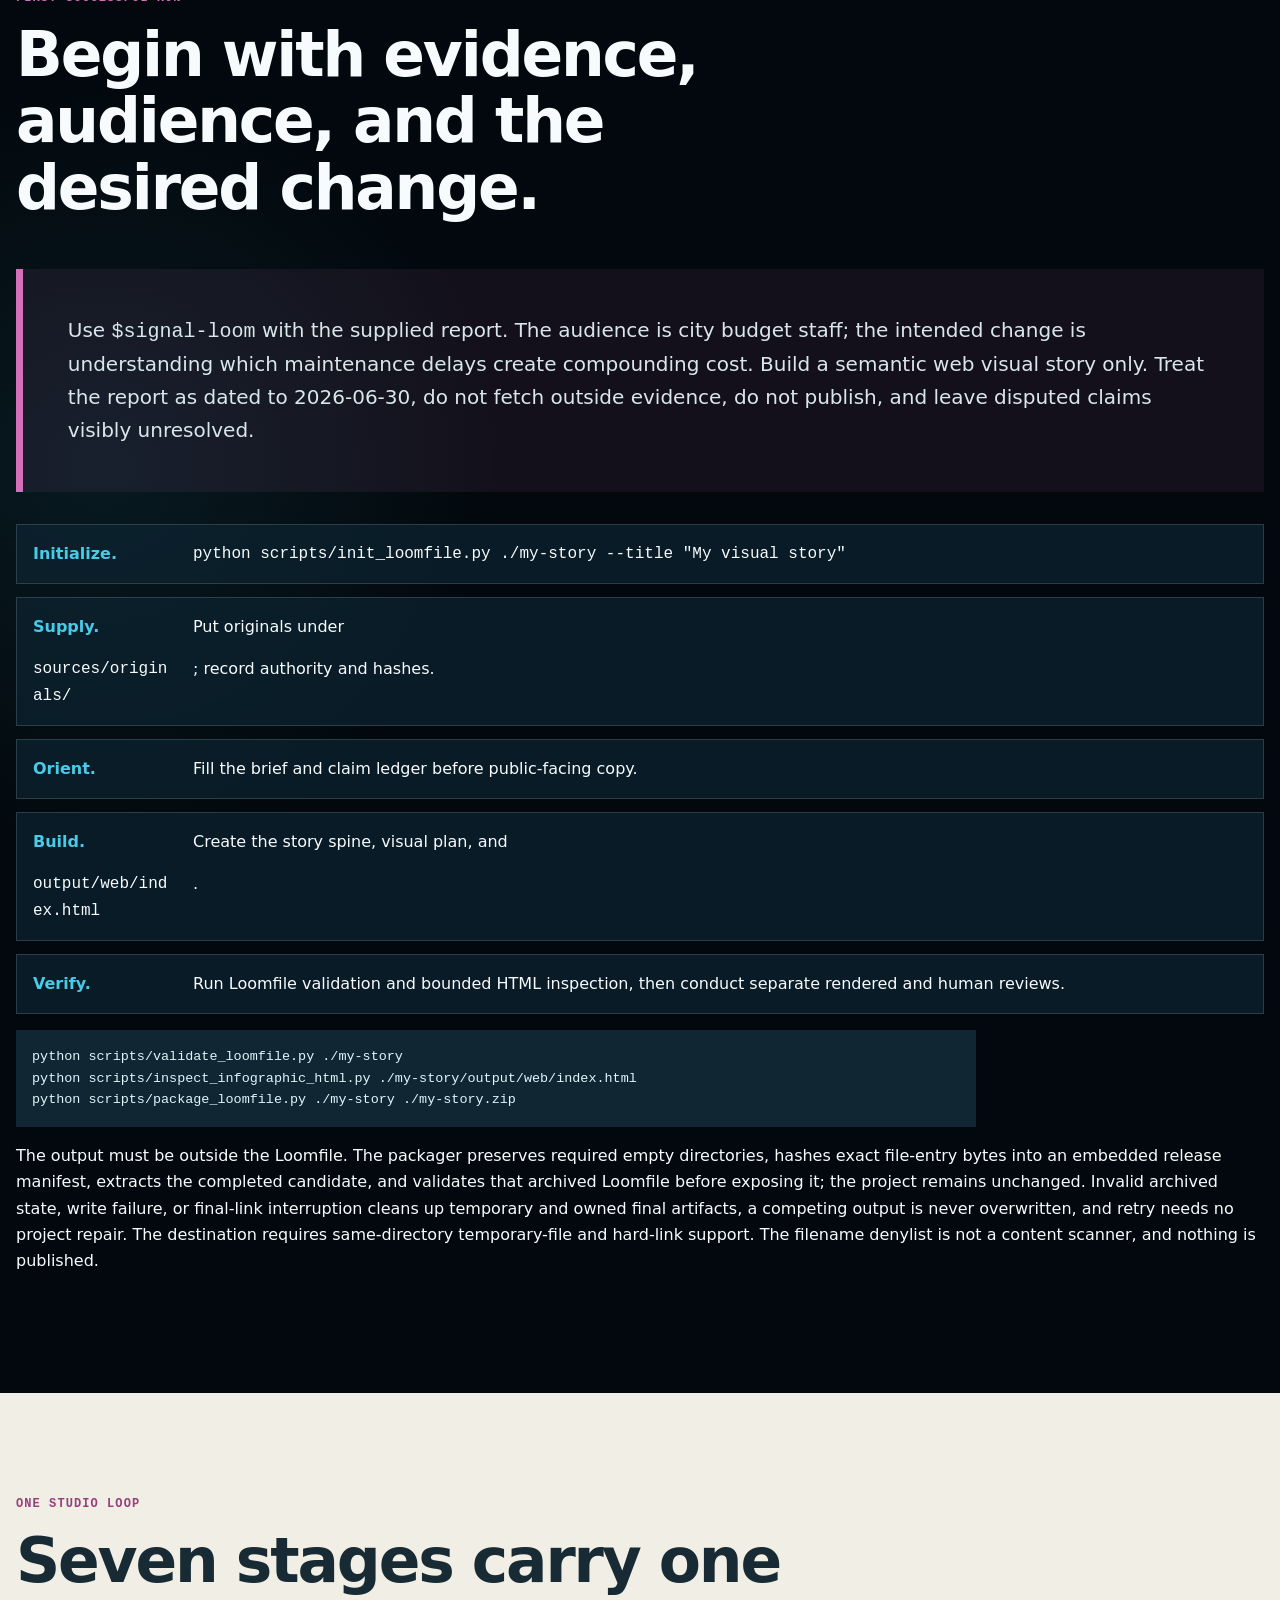
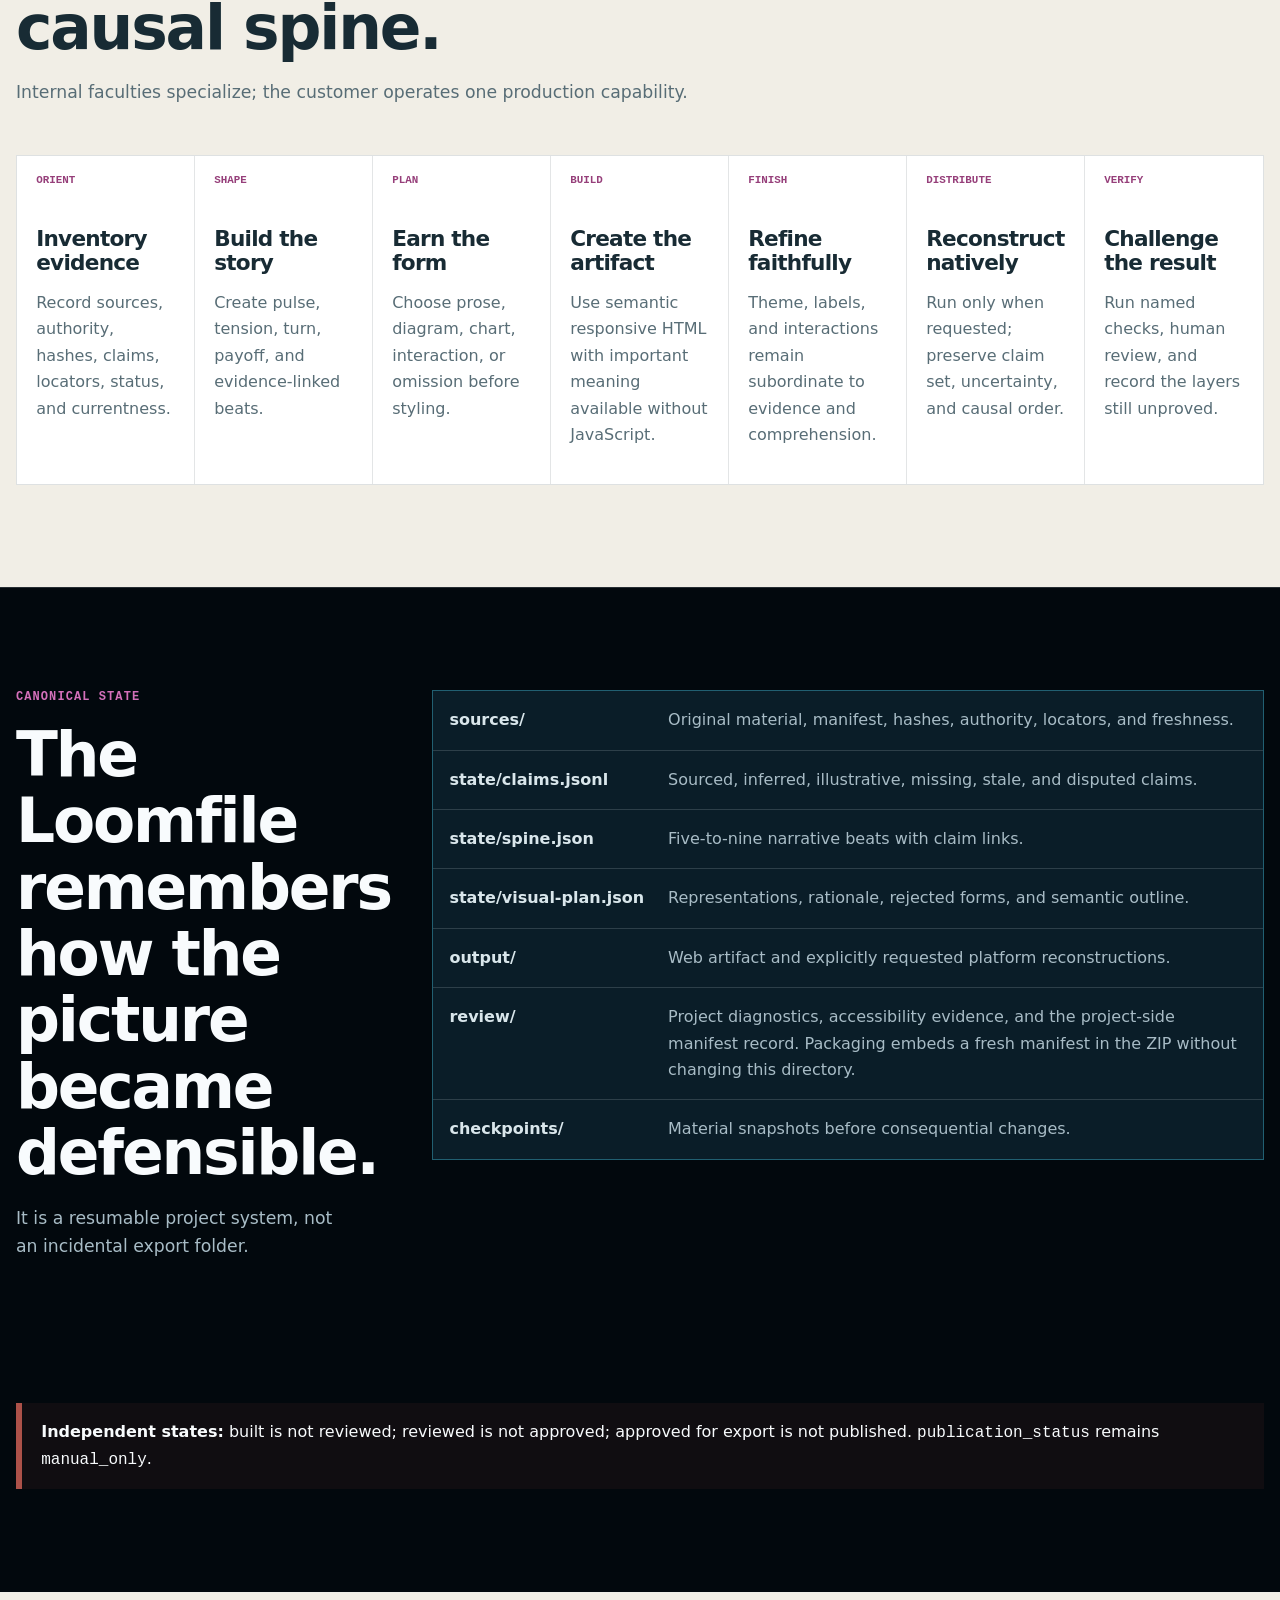
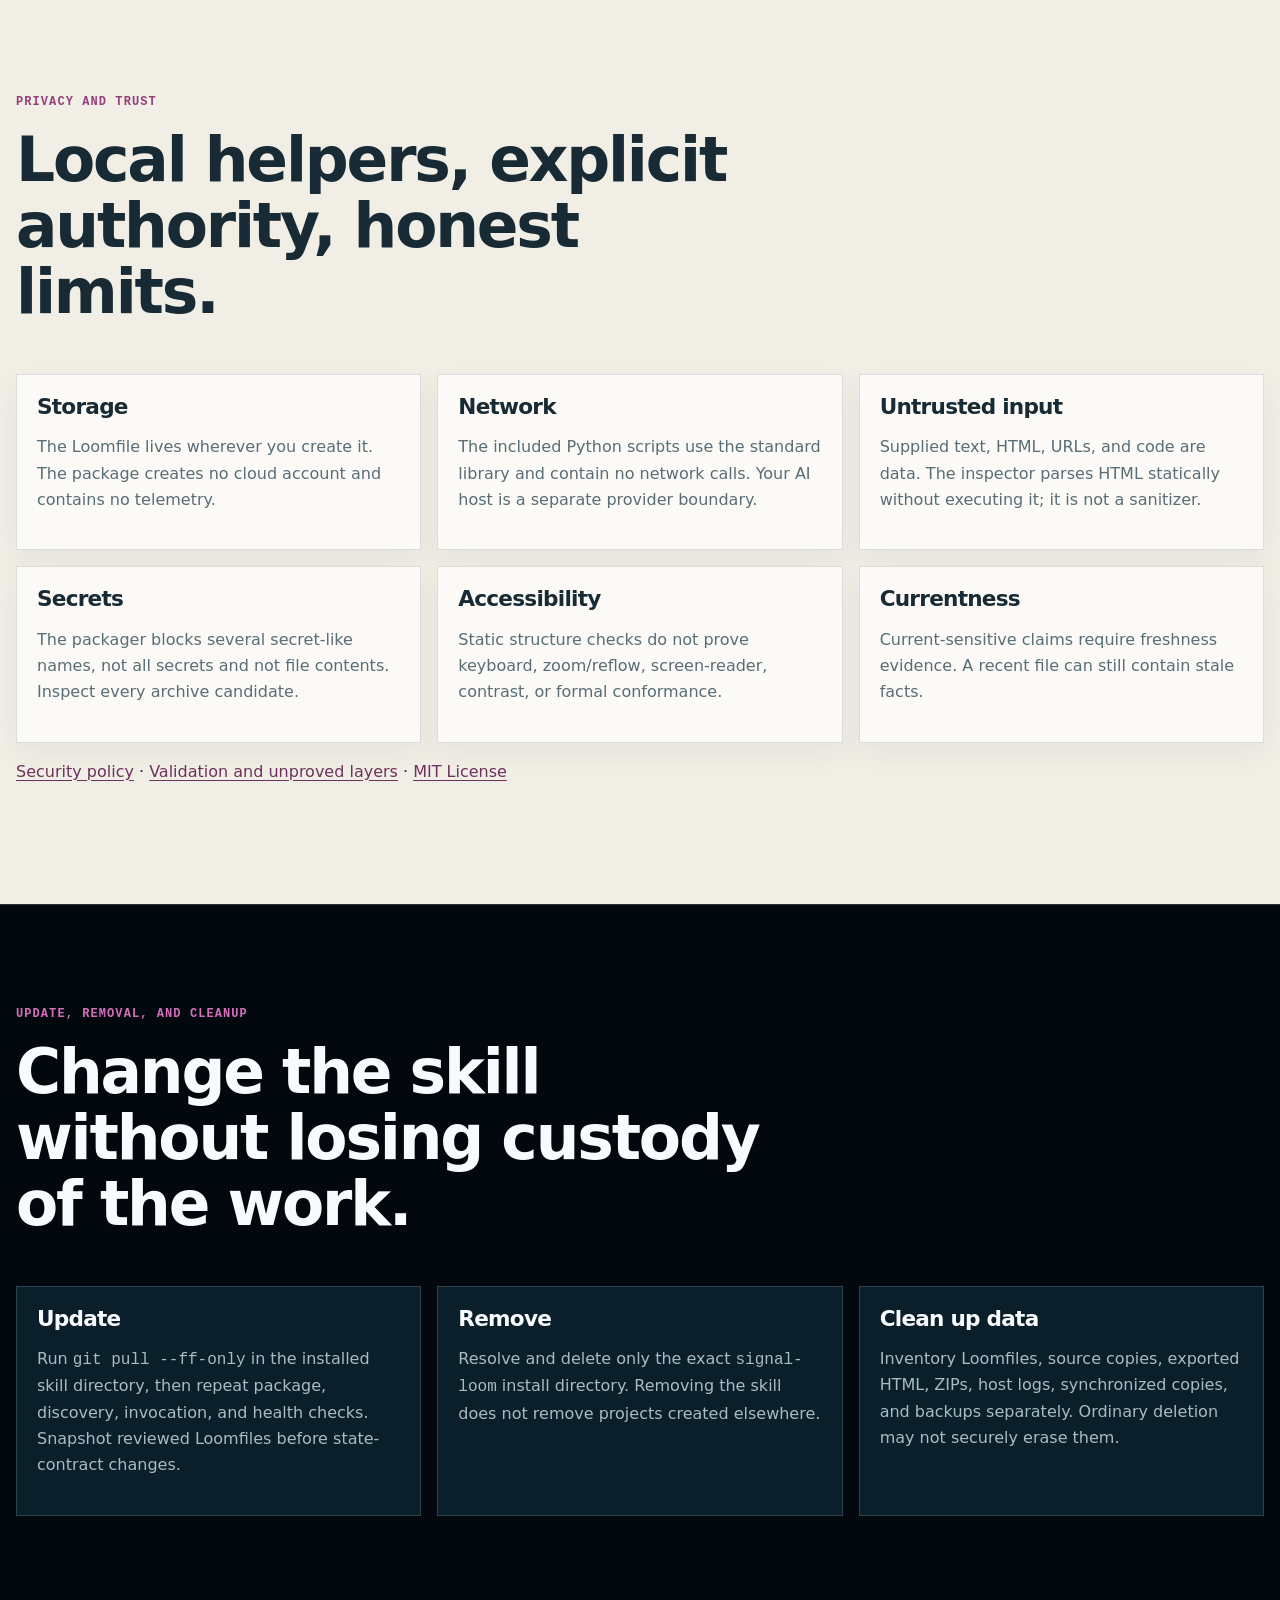
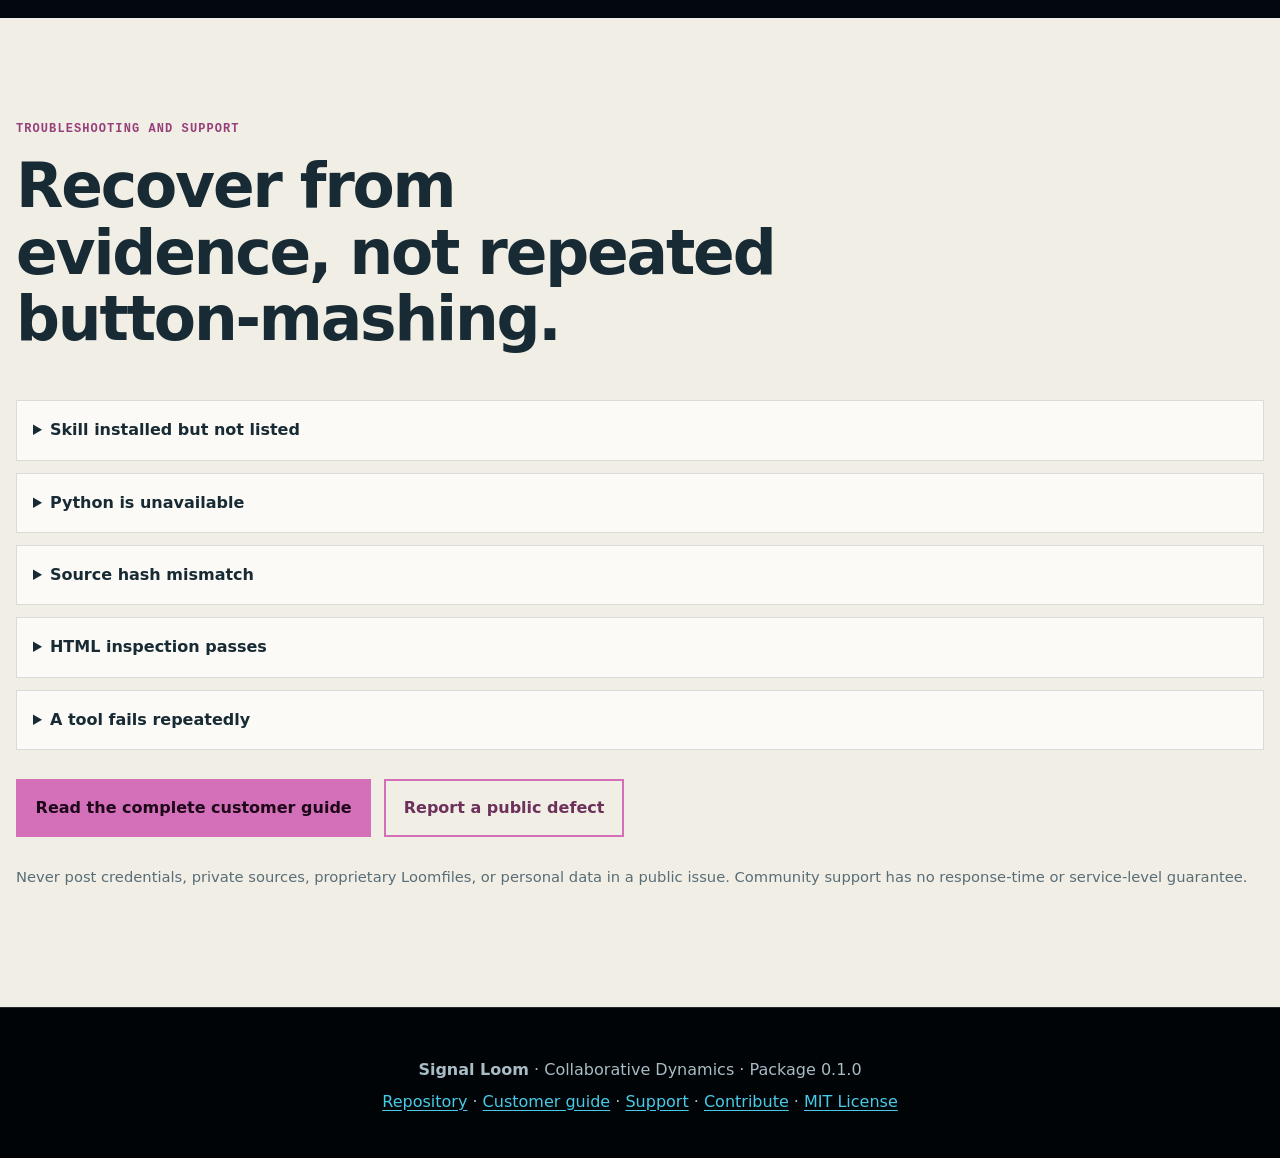
==== commit 40d78aaf: "Correct Python runtime requirement" ====
--- a/docs/index.html
+++ b/docs/index.html
@@ -64,7 +64,7 @@
       <div class="section-heading">
         <p class="eyebrow">Install and verify</p>
         <h2>File presence is step one, not a victory parade.</h2>
-        <p>The complete repository is the skill directory. Python 3.9+ is optional for the skill and required for the included deterministic helpers.</p>
+        <p>The complete repository is the skill directory. Python 3.10+ is optional for the skill and required for the included deterministic helpers.</p>
       </div>
       <div class="install-grid">
         <article>
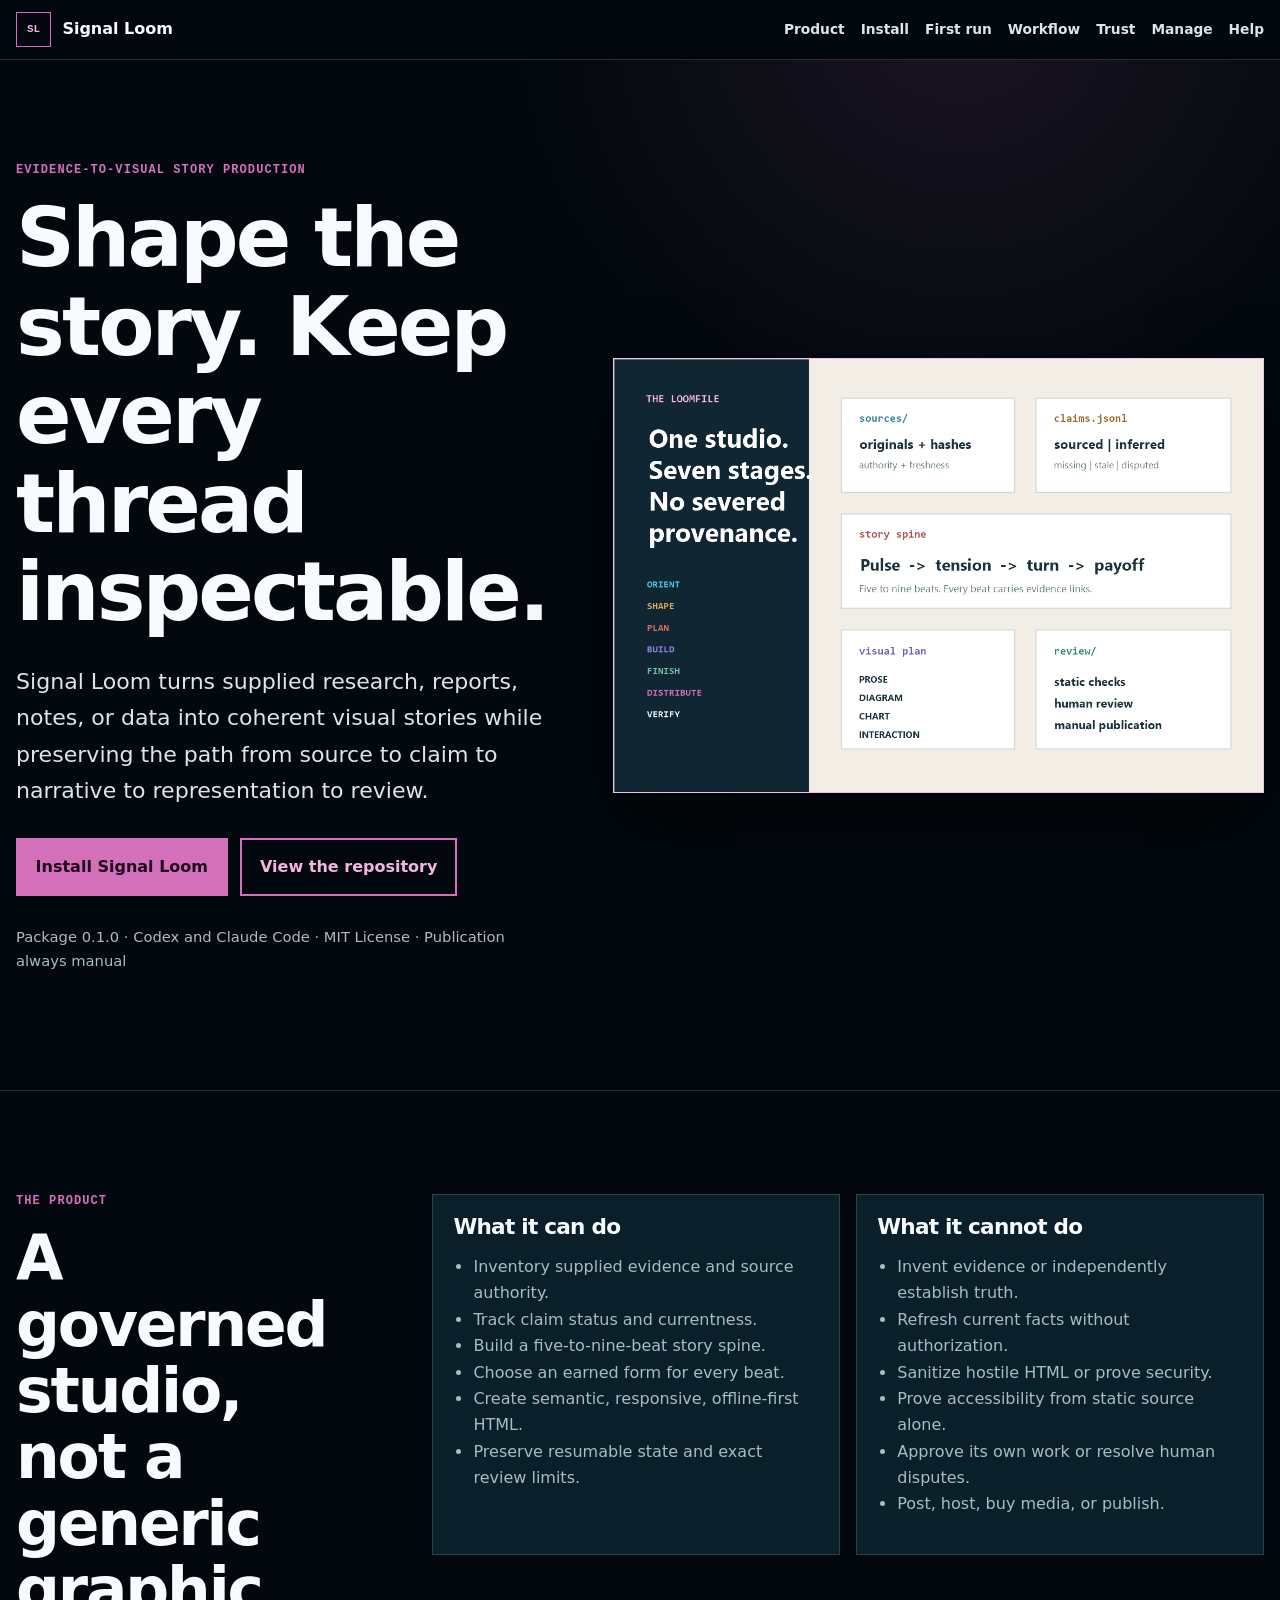
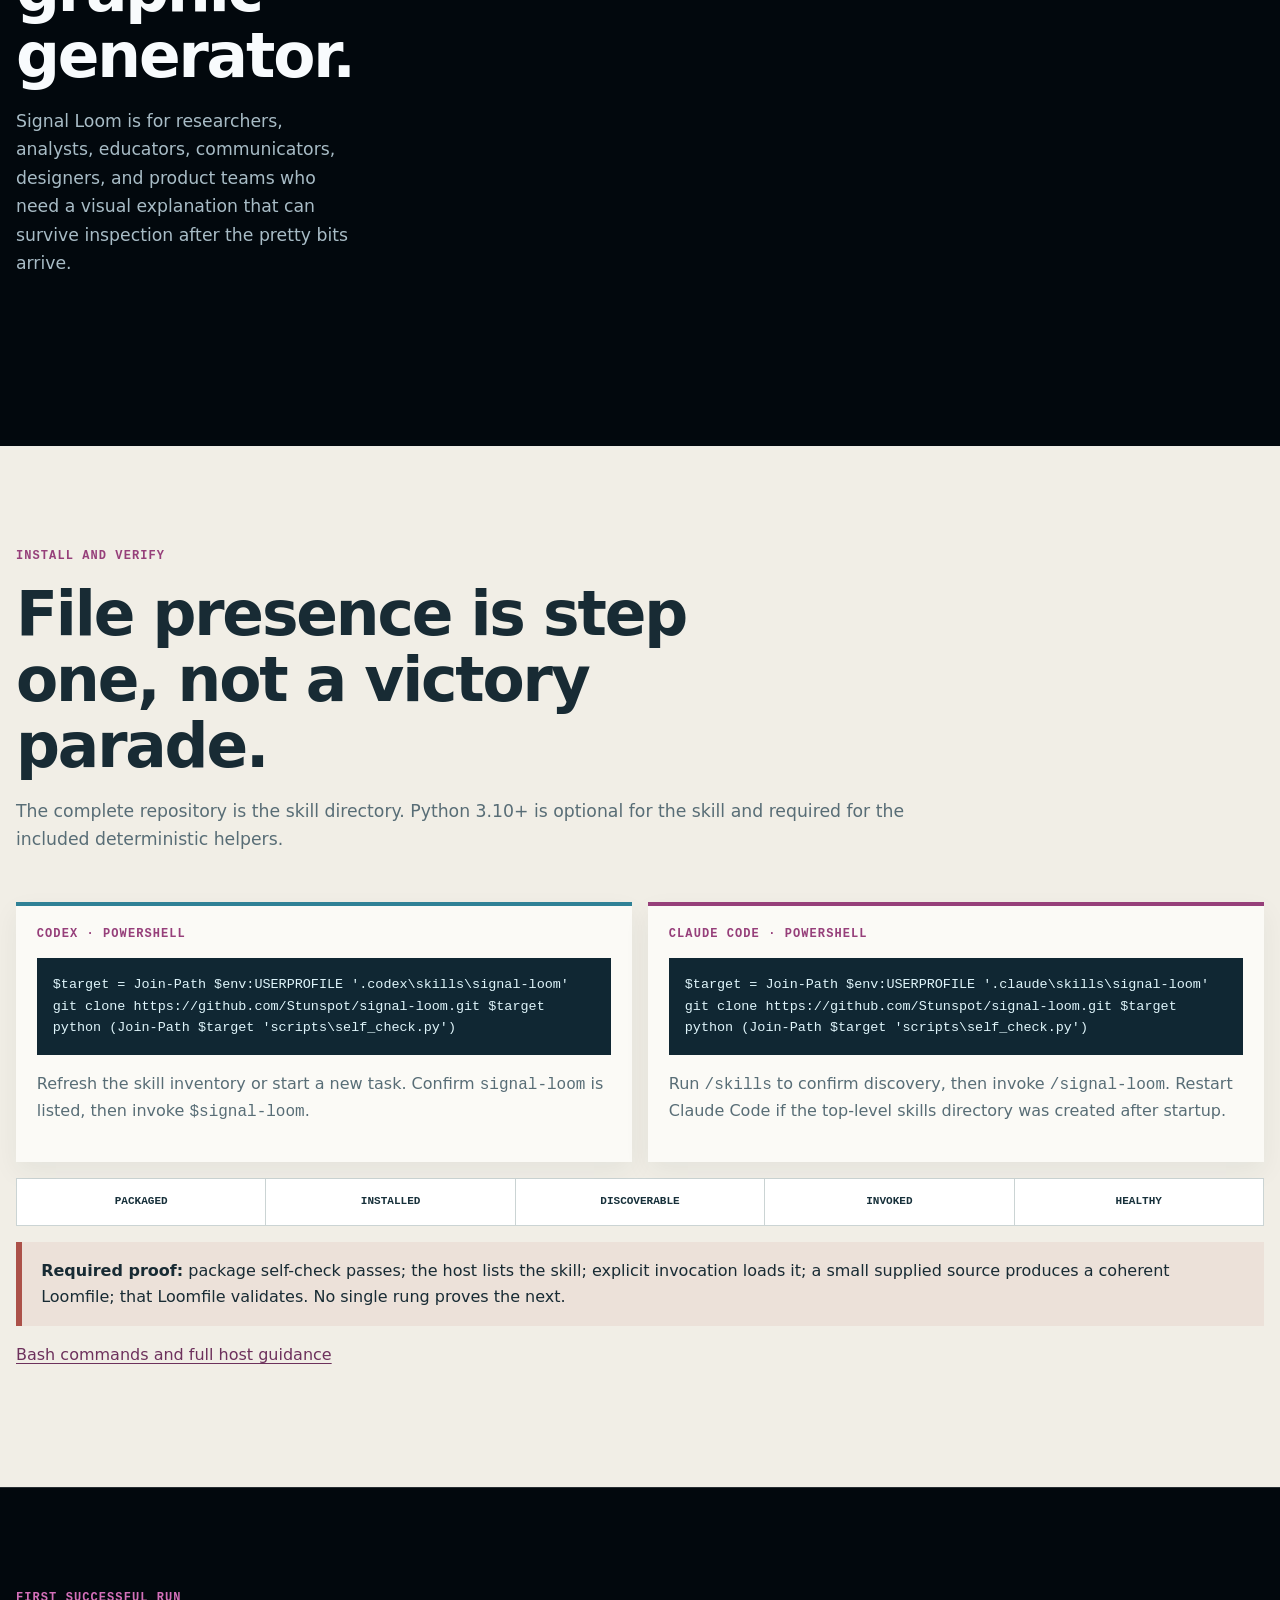
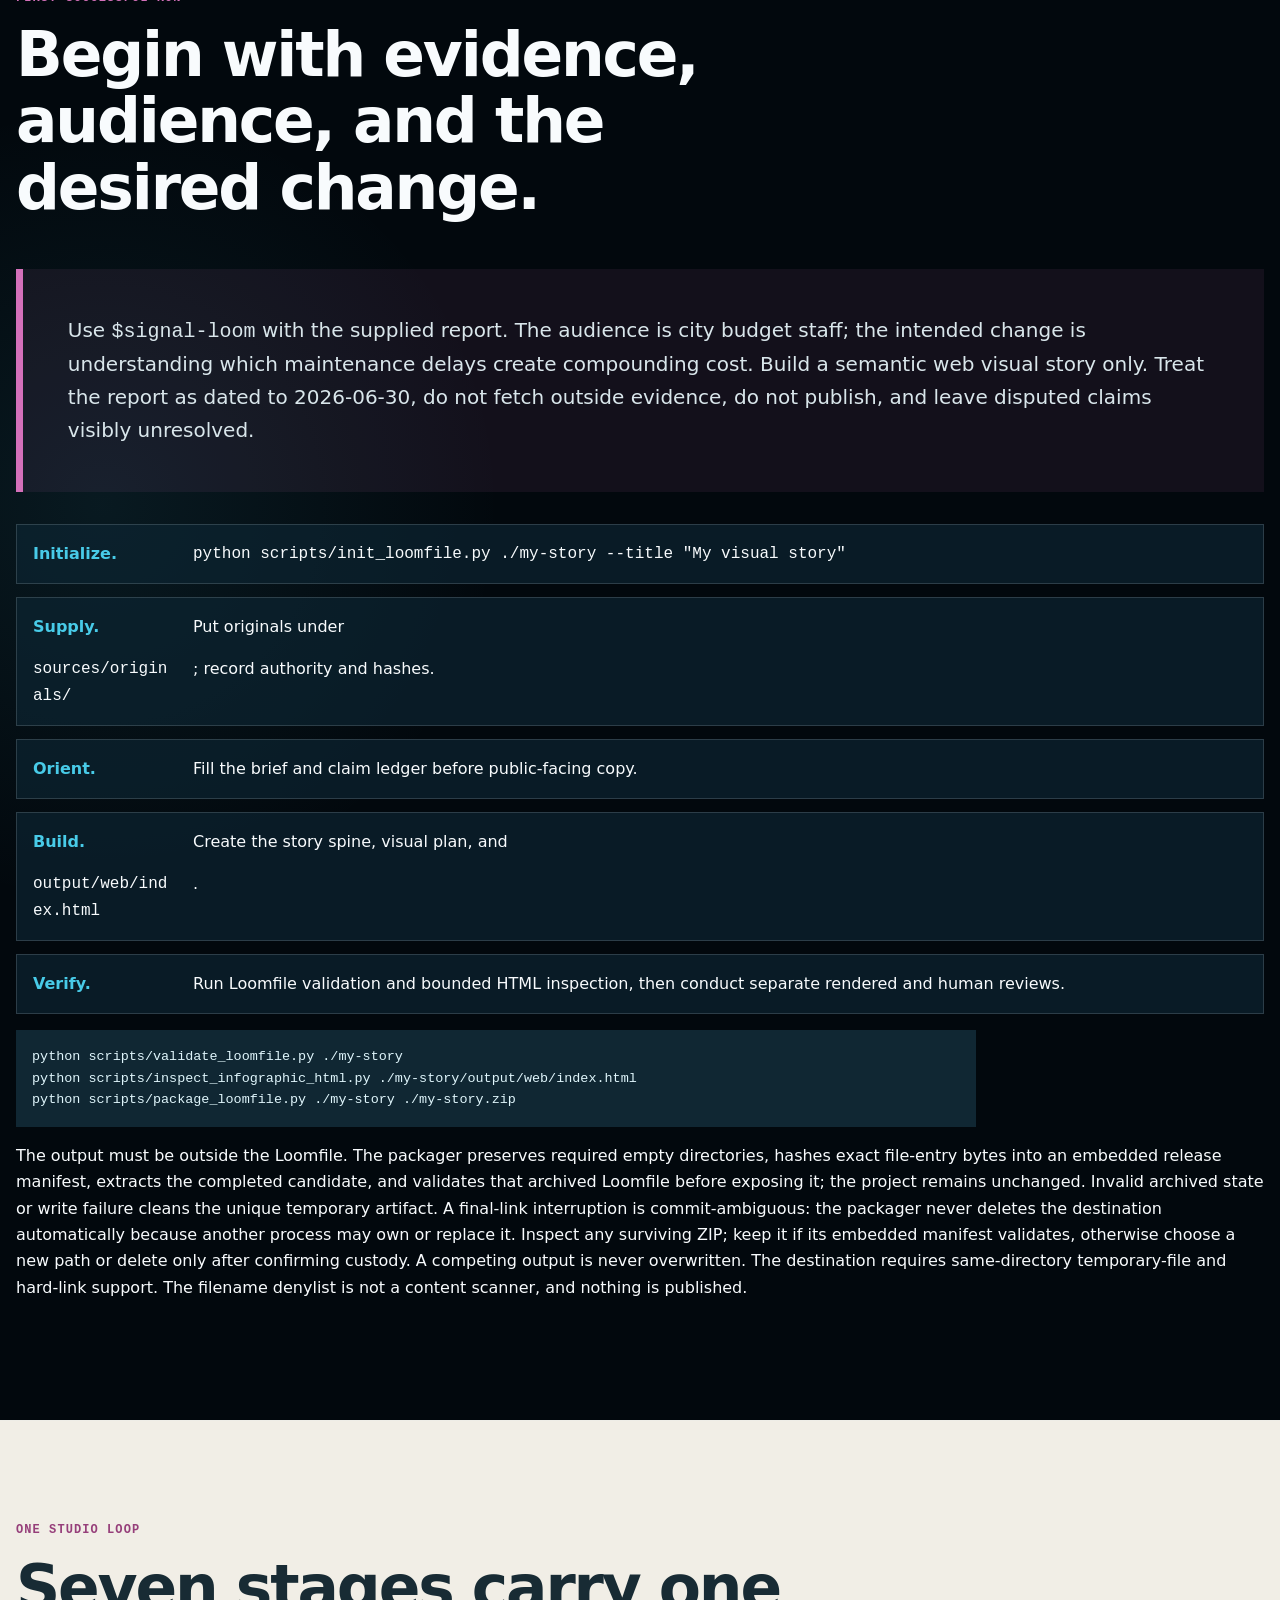
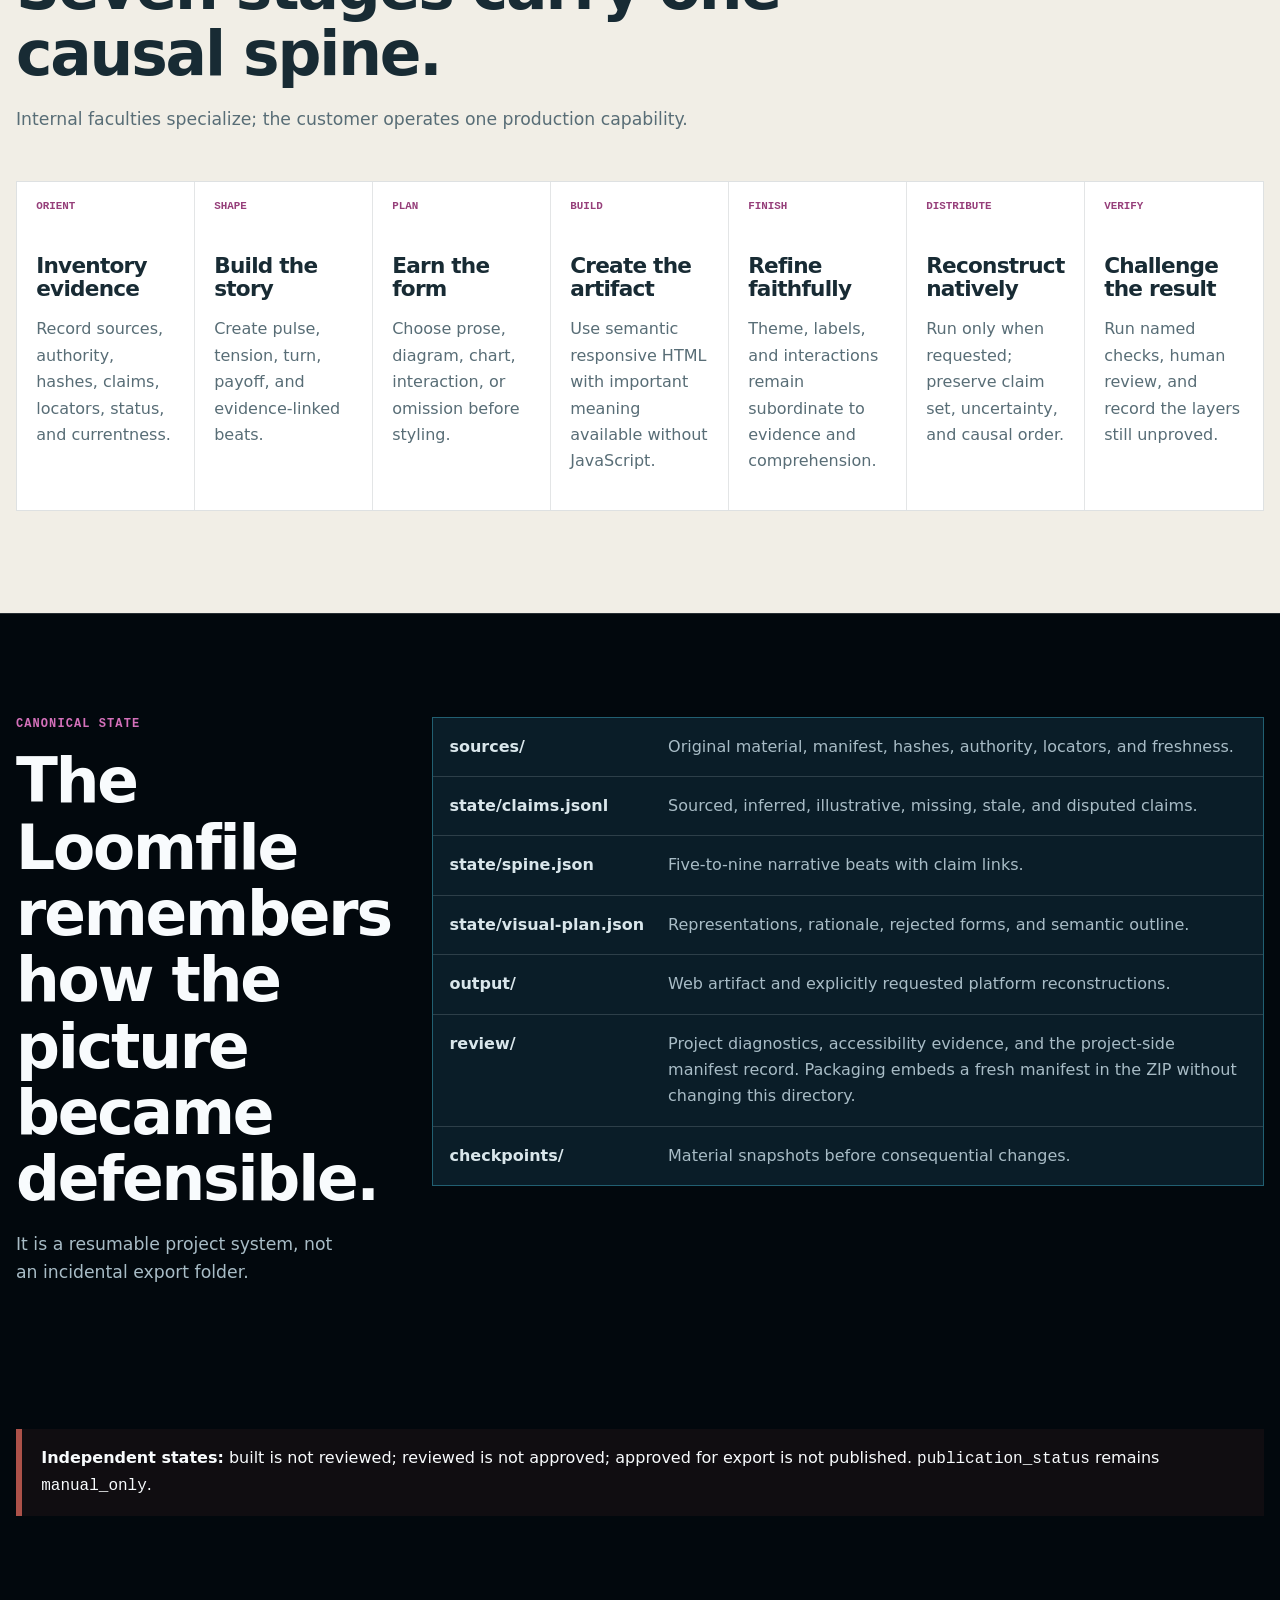
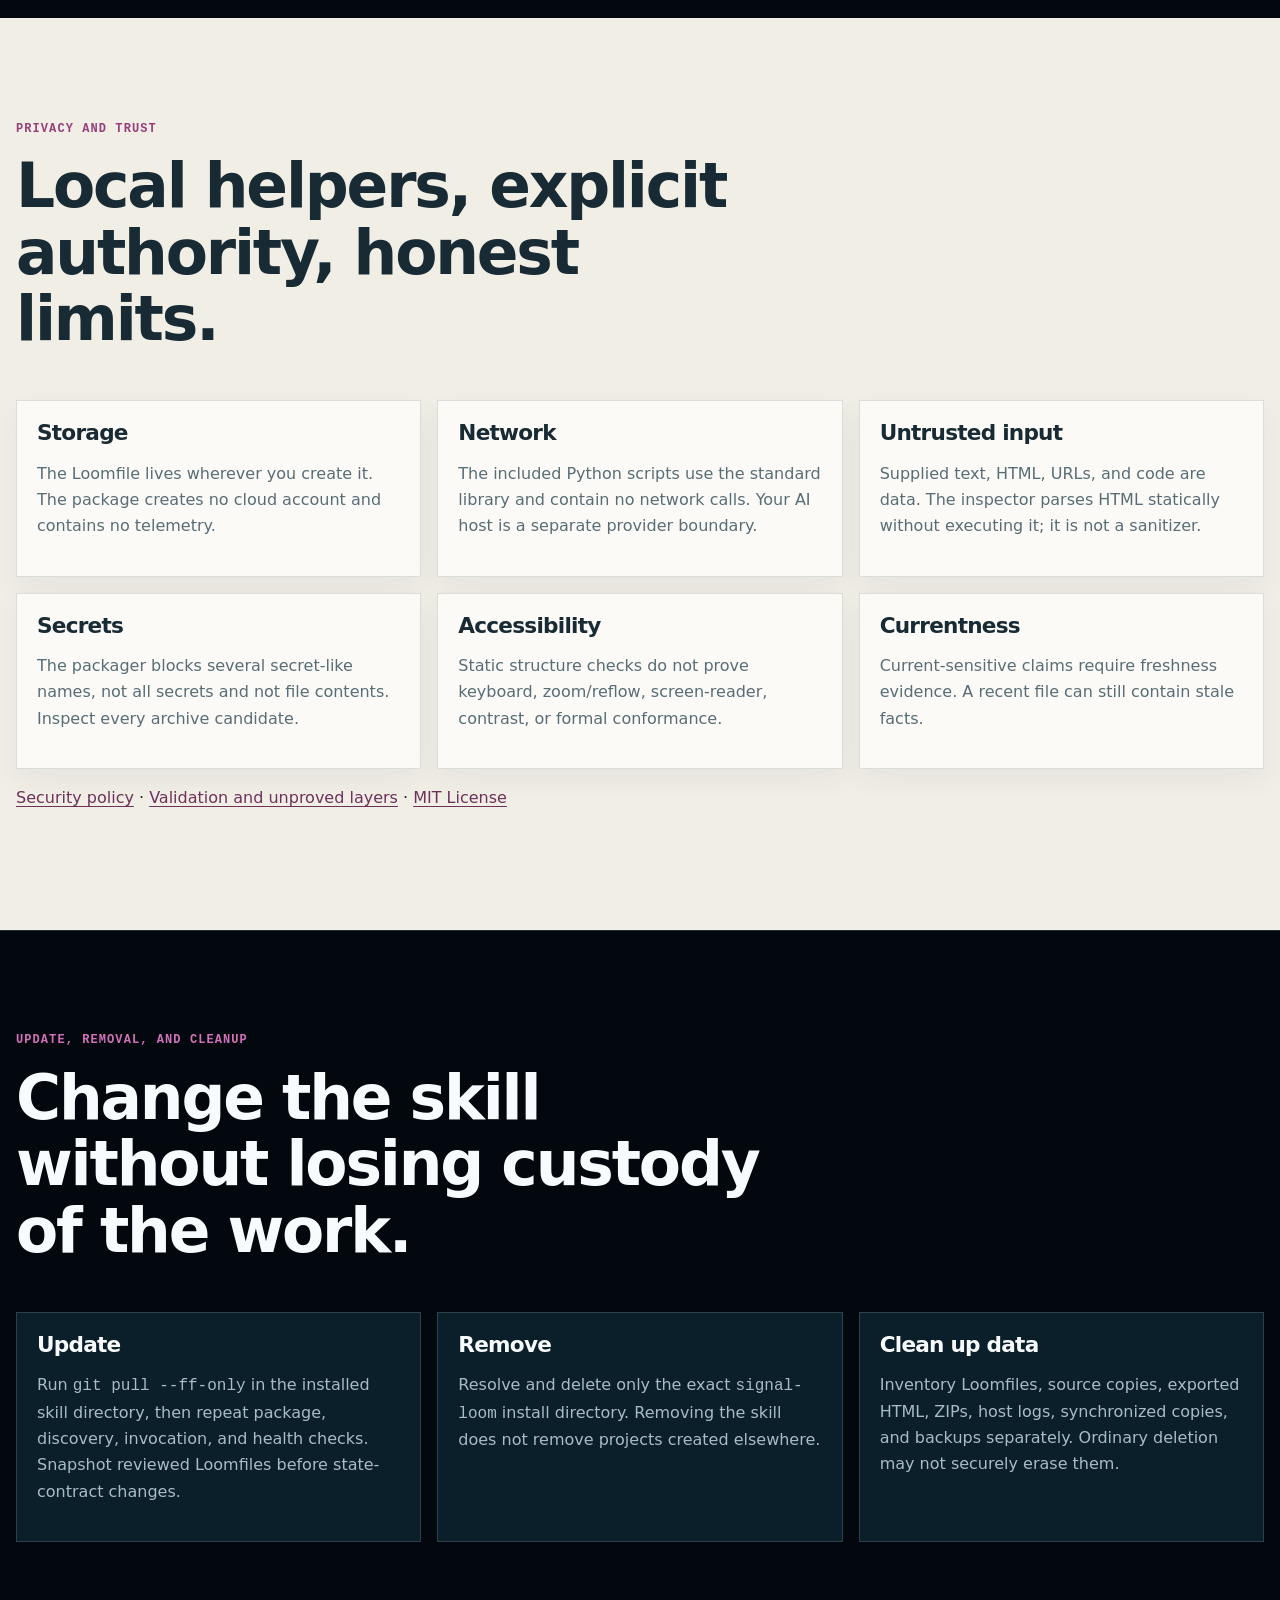
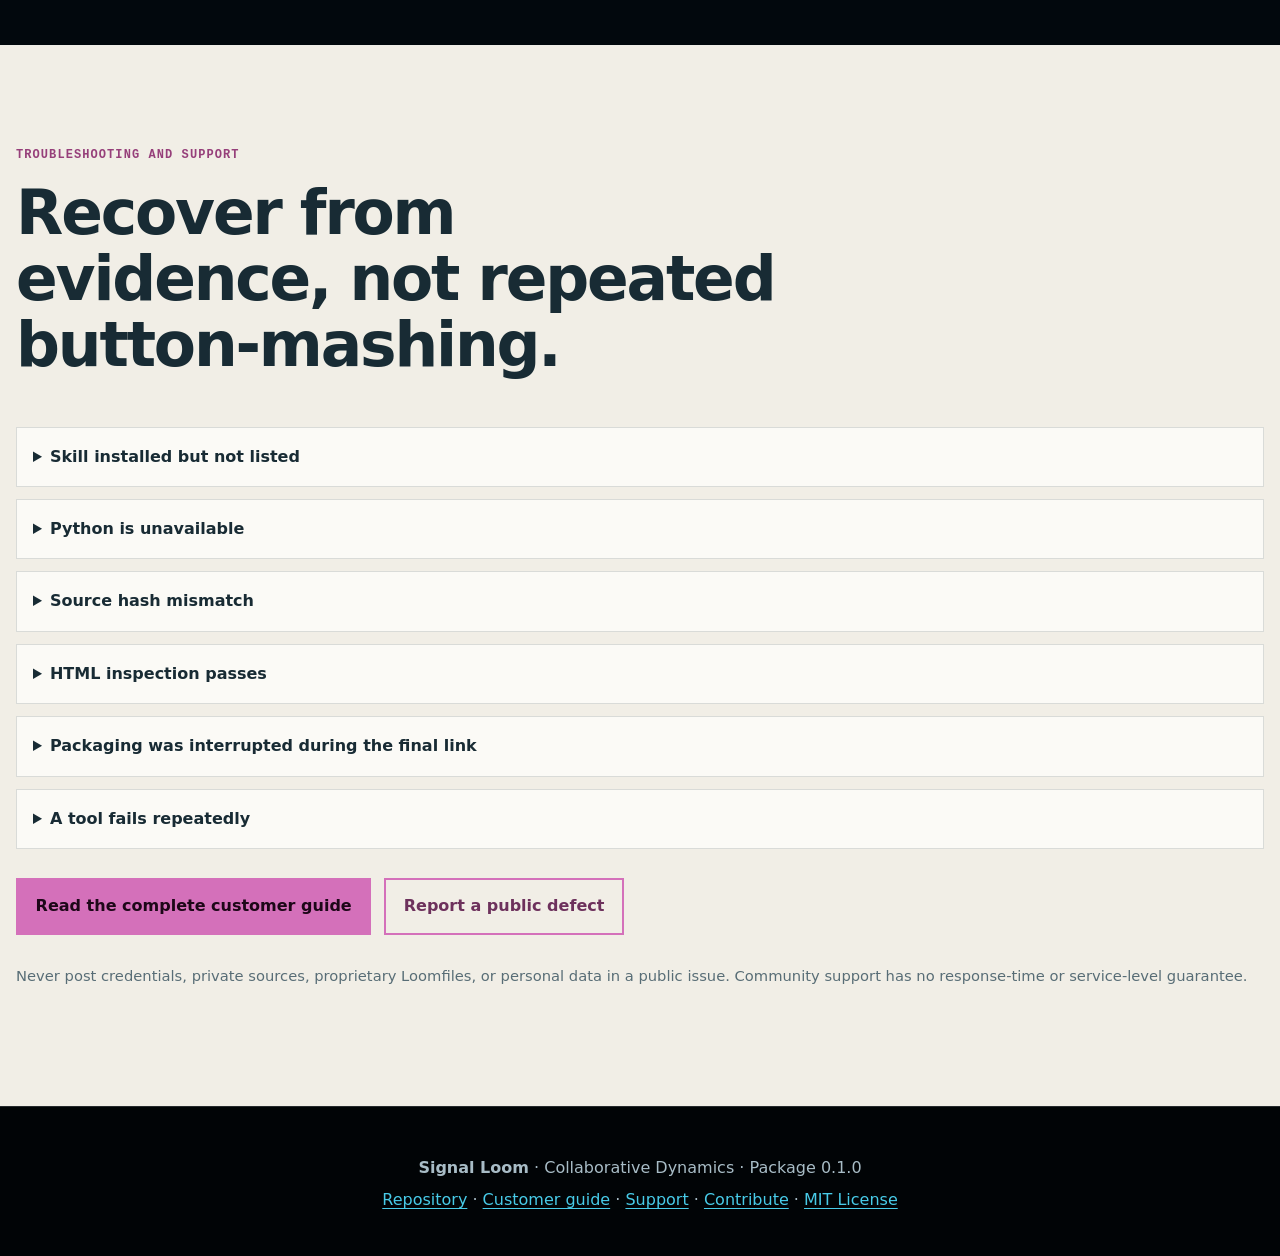
==== commit 4b88d1e7: "Make ambiguous package commits custody-safe" ====
--- a/docs/index.html
+++ b/docs/index.html
@@ -105,7 +105,7 @@
       <div class="commands"><pre><code>python scripts/validate_loomfile.py ./my-story
 python scripts/inspect_infographic_html.py ./my-story/output/web/index.html
 python scripts/package_loomfile.py ./my-story ./my-story.zip</code></pre></div>
-      <p>The output must be outside the Loomfile. The packager preserves required empty directories, hashes exact file-entry bytes into an embedded release manifest, extracts the completed candidate, and validates that archived Loomfile before exposing it; the project remains unchanged. Invalid archived state, write failure, or final-link interruption cleans up temporary and owned final artifacts, a competing output is never overwritten, and retry needs no project repair. The destination requires same-directory temporary-file and hard-link support. The filename denylist is not a content scanner, and nothing is published.</p>
+      <p>The output must be outside the Loomfile. The packager preserves required empty directories, hashes exact file-entry bytes into an embedded release manifest, extracts the completed candidate, and validates that archived Loomfile before exposing it; the project remains unchanged. Invalid archived state or write failure cleans the unique temporary artifact. A final-link interruption is commit-ambiguous: the packager never deletes the destination automatically because another process may own or replace it. Inspect any surviving ZIP; keep it if its embedded manifest validates, otherwise choose a new path or delete only after confirming custody. A competing output is never overwritten. The destination requires same-directory temporary-file and hard-link support. The filename denylist is not a content scanner, and nothing is published.</p>
     </section>
 
     <section class="section paper" id="workflow">
@@ -166,6 +166,7 @@
         <details><summary>Python is unavailable</summary><p>Use the universal copy-paste fallback and mark initialization, hashing, parsing, tests, packaging, rendering, and archive inspection <code>unexecuted</code>.</p></details>
         <details><summary>Source hash mismatch</summary><p>Stop and establish why the bytes changed. Update the source record deliberately, revisit dependent claims, and invalidate reviews bound to the old hash.</p></details>
         <details><summary>HTML inspection passes</summary><p>That proves only the named static rules. Rendered behavior, sanitization, accessibility, security, factual accuracy, and professional fitness remain separate.</p></details>
+        <details><summary>Packaging was interrupted during the final link</summary><p>Do not rerun against or delete the same path automatically. If a ZIP survives, treat ownership as unknown: list and extract it read-only into a new empty directory, validate the extracted Loomfile, and compare project and source identity. Keep it only when it is valid and expected; otherwise leave it untouched and choose a new output filename.</p></details>
         <details><summary>A tool fails repeatedly</summary><p>Record the exact failure, preserved evidence, missing evidence, smallest safe retry, and re-entry condition. After unchanged repetition, change route or stop.</p></details>
       </div>
       <div class="actions">
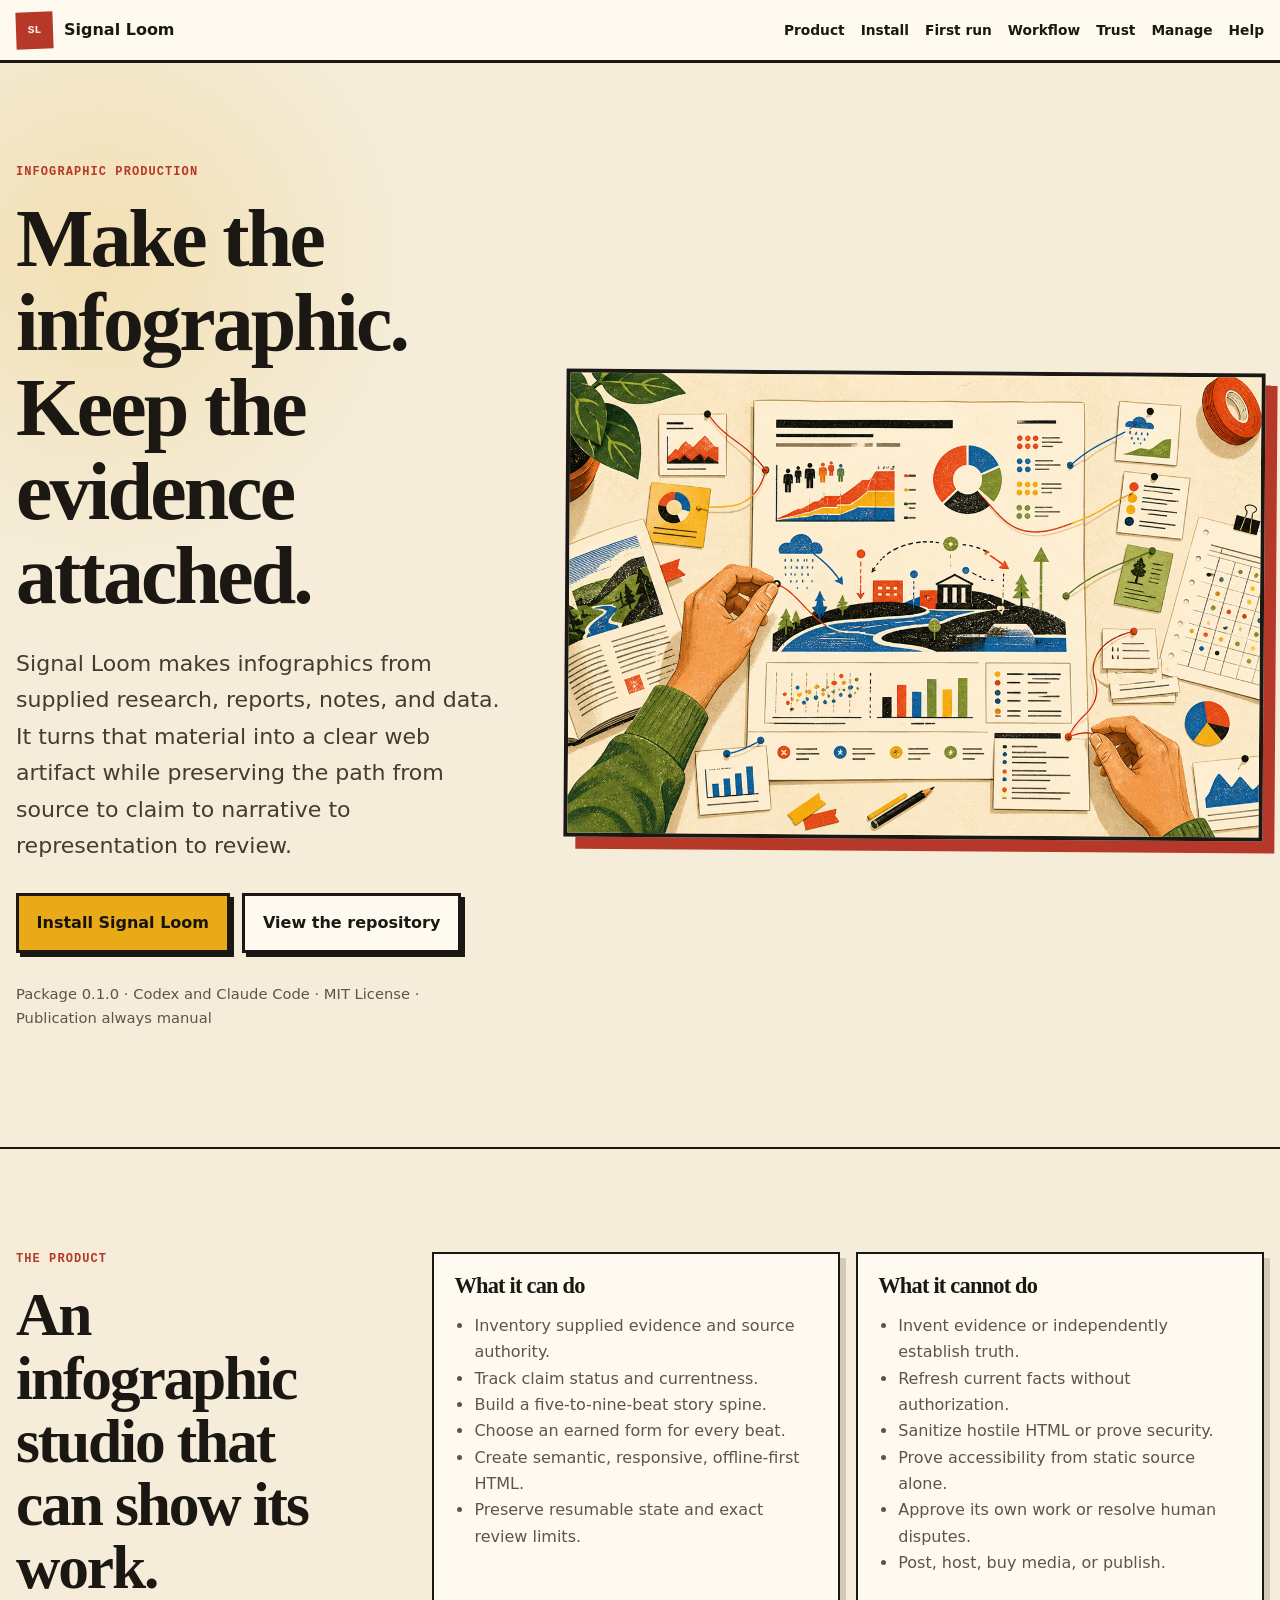
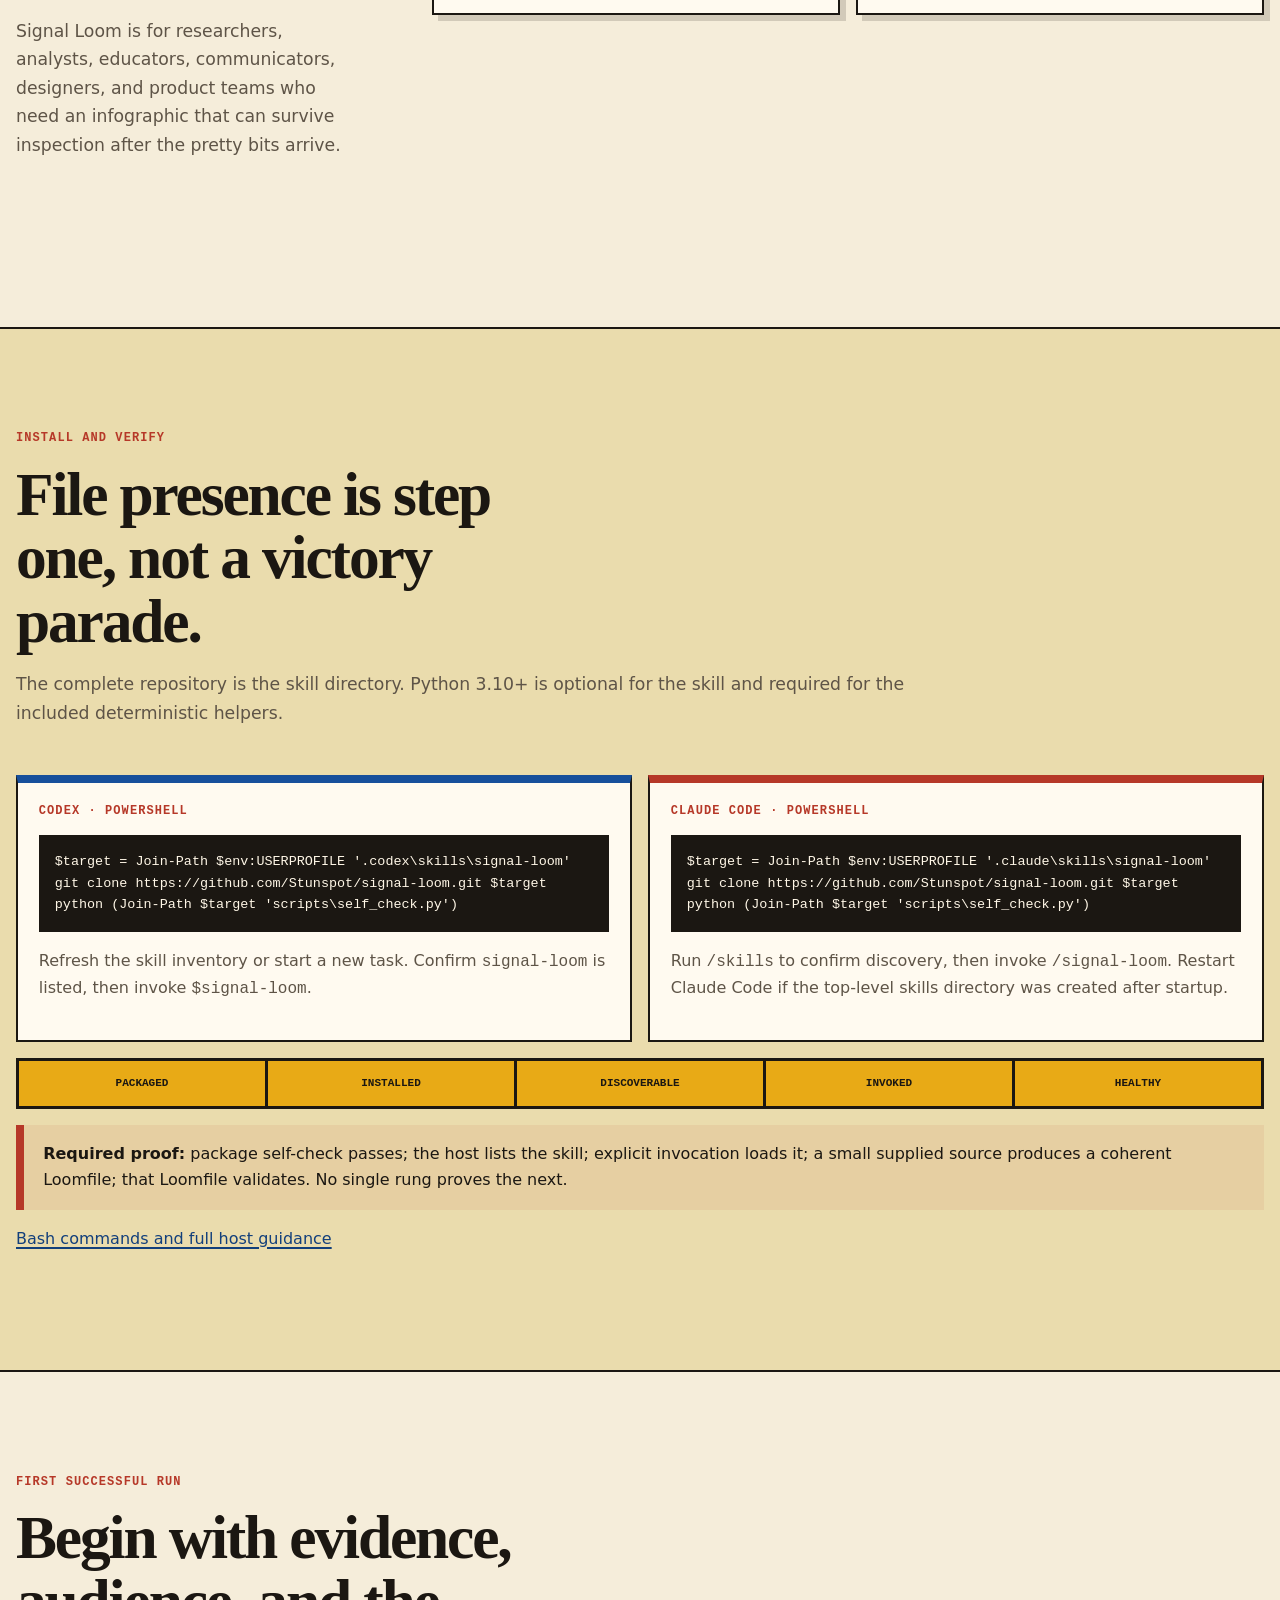
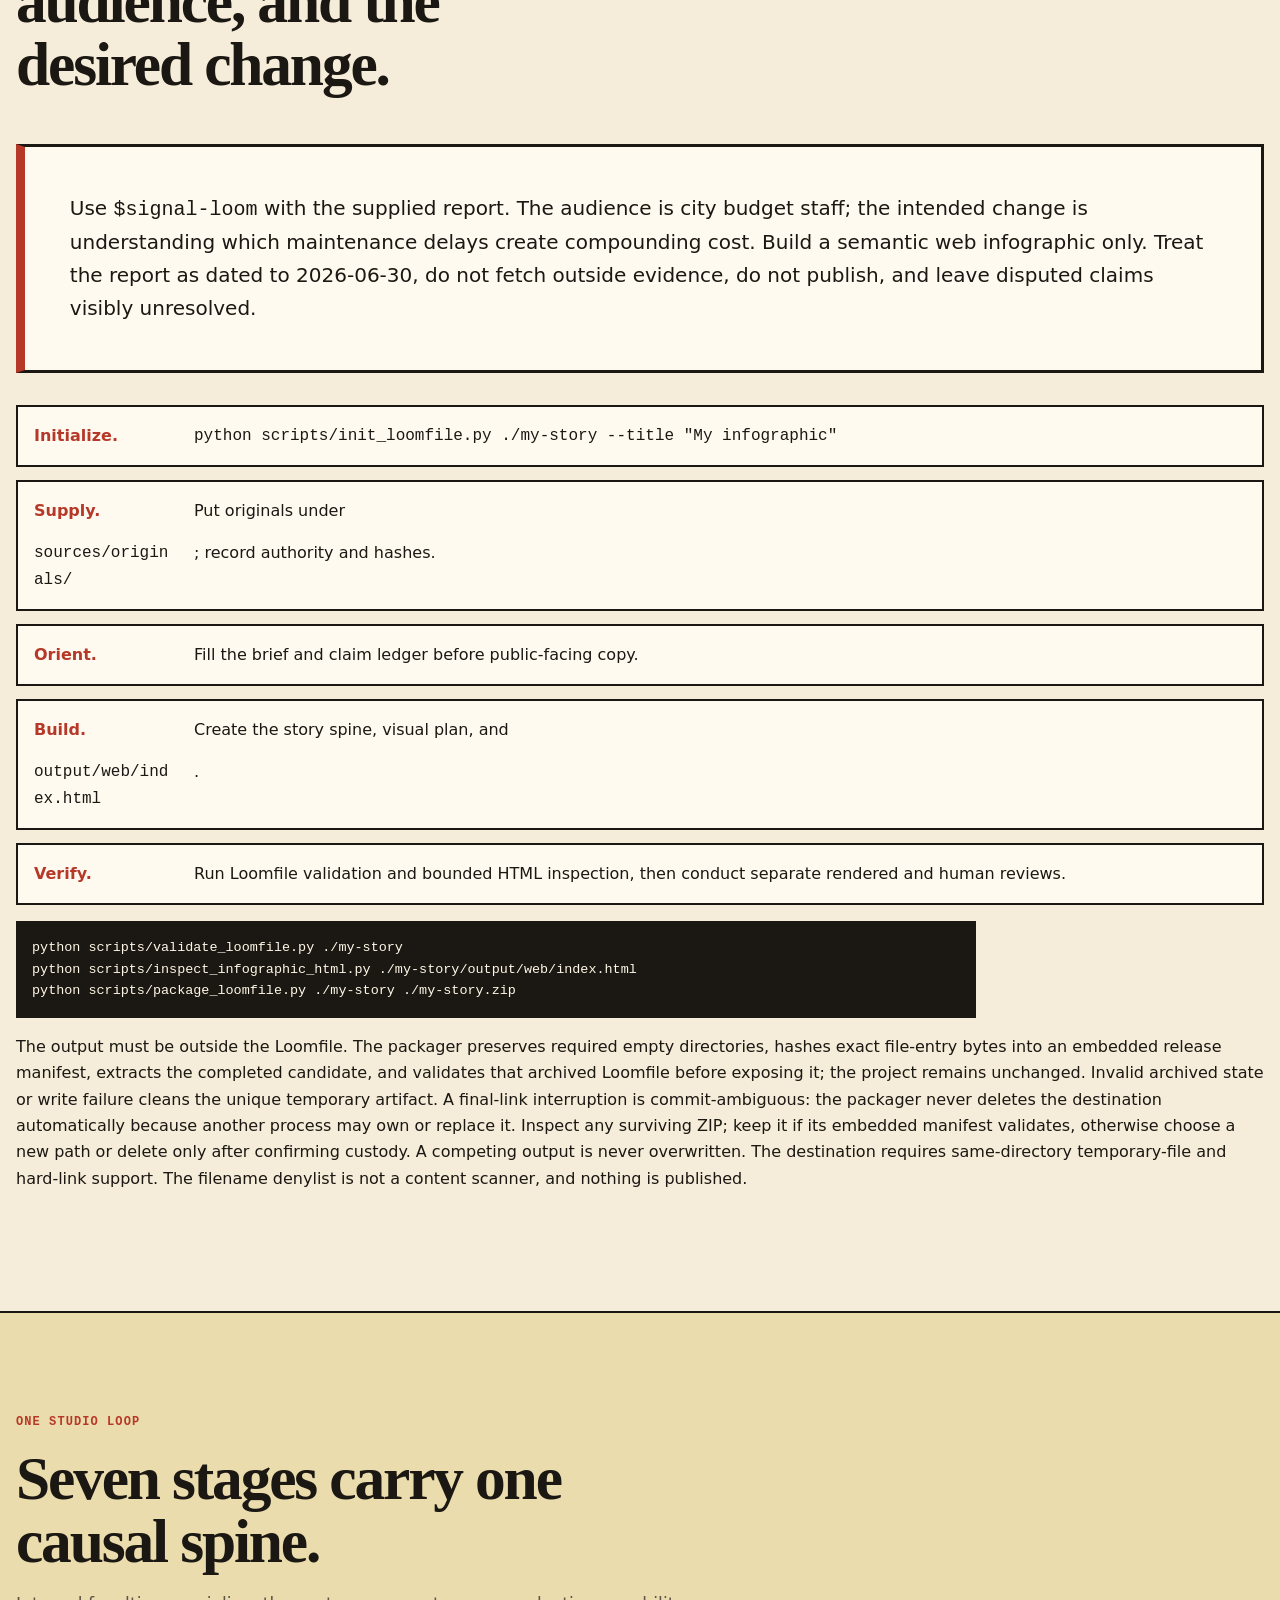
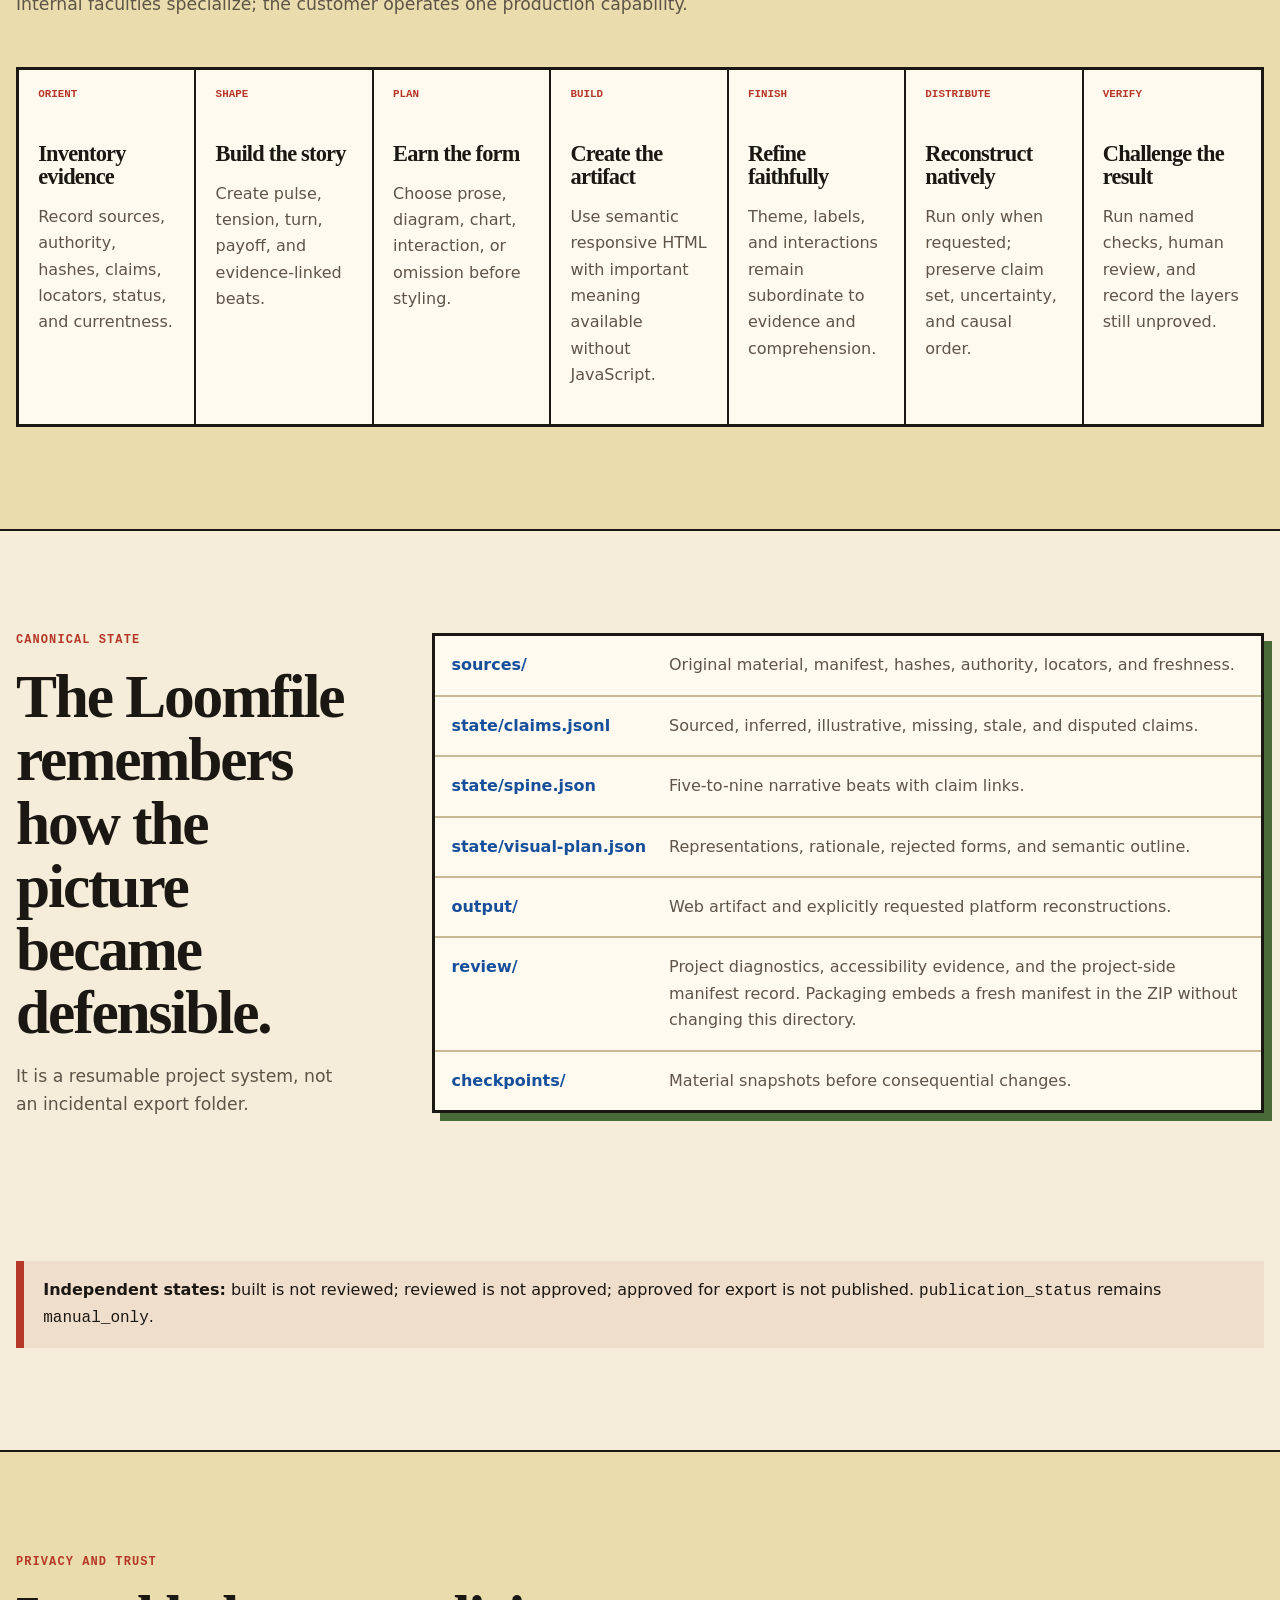
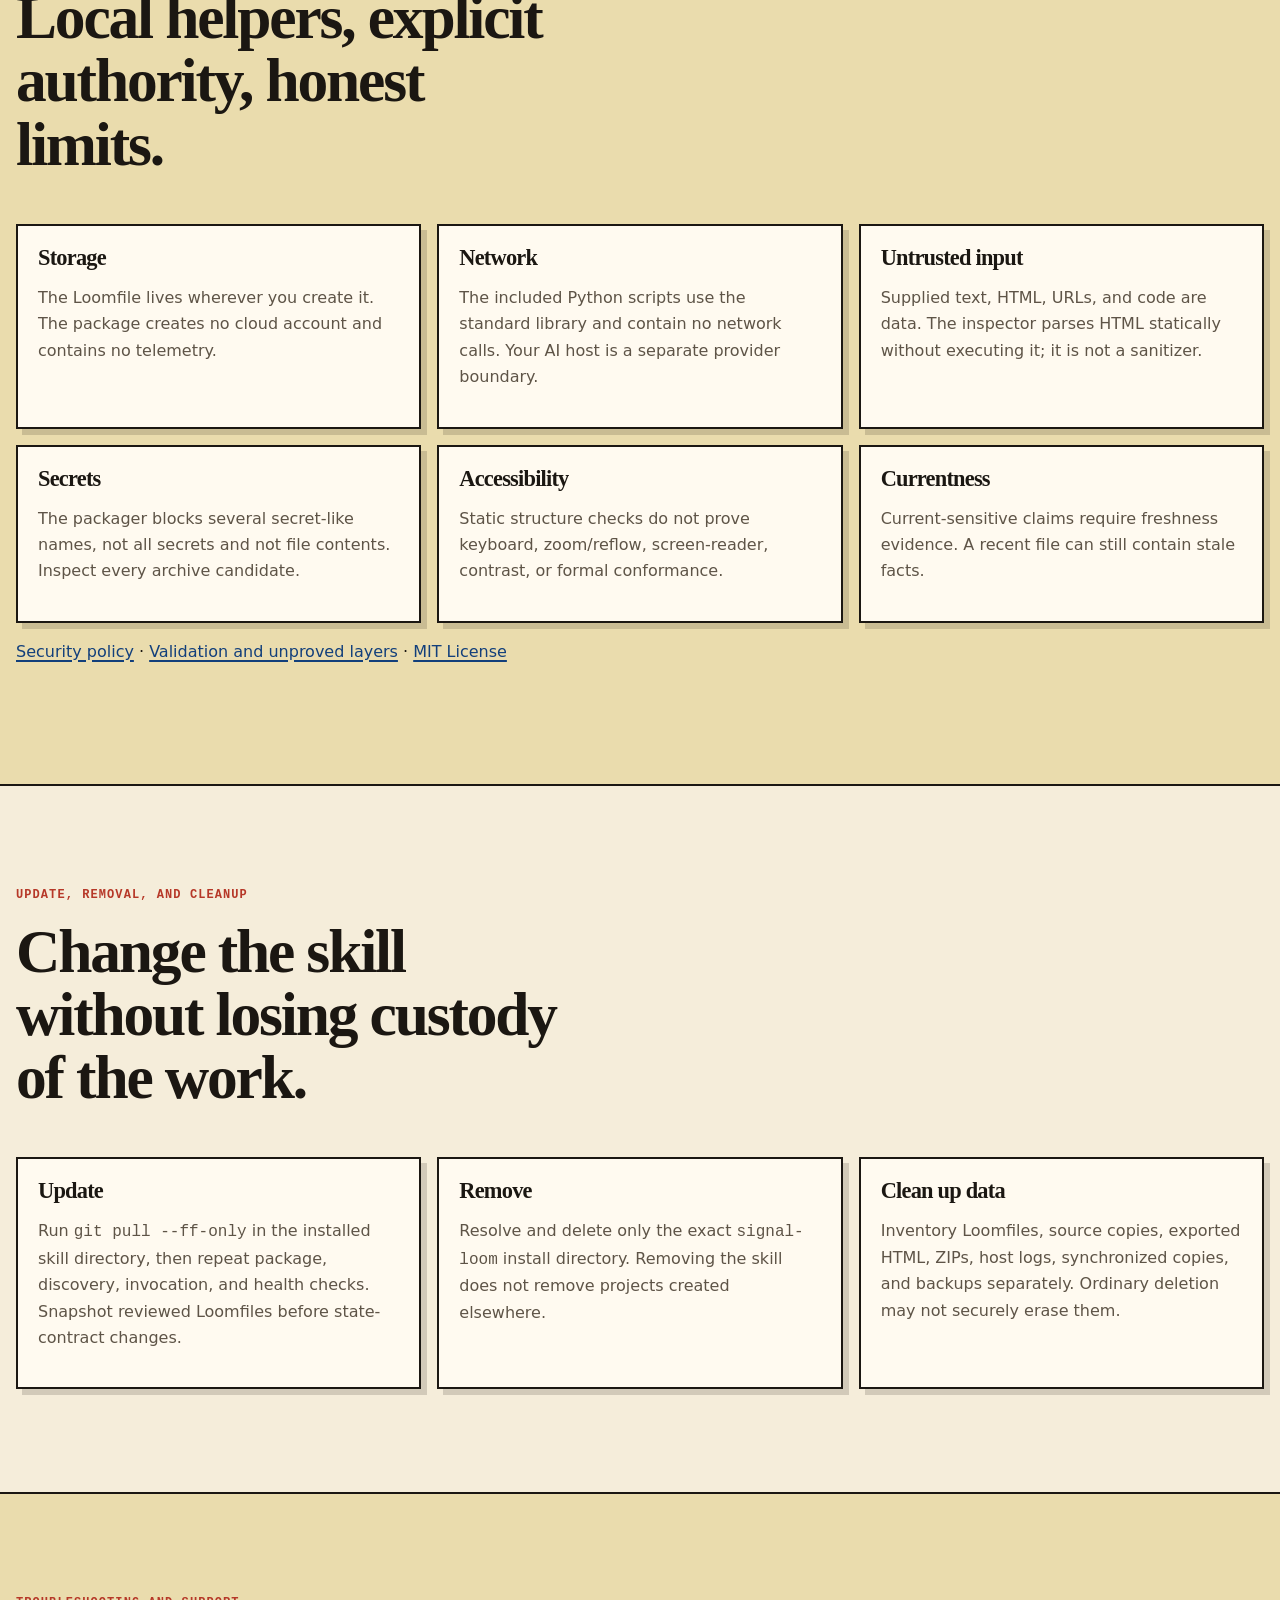
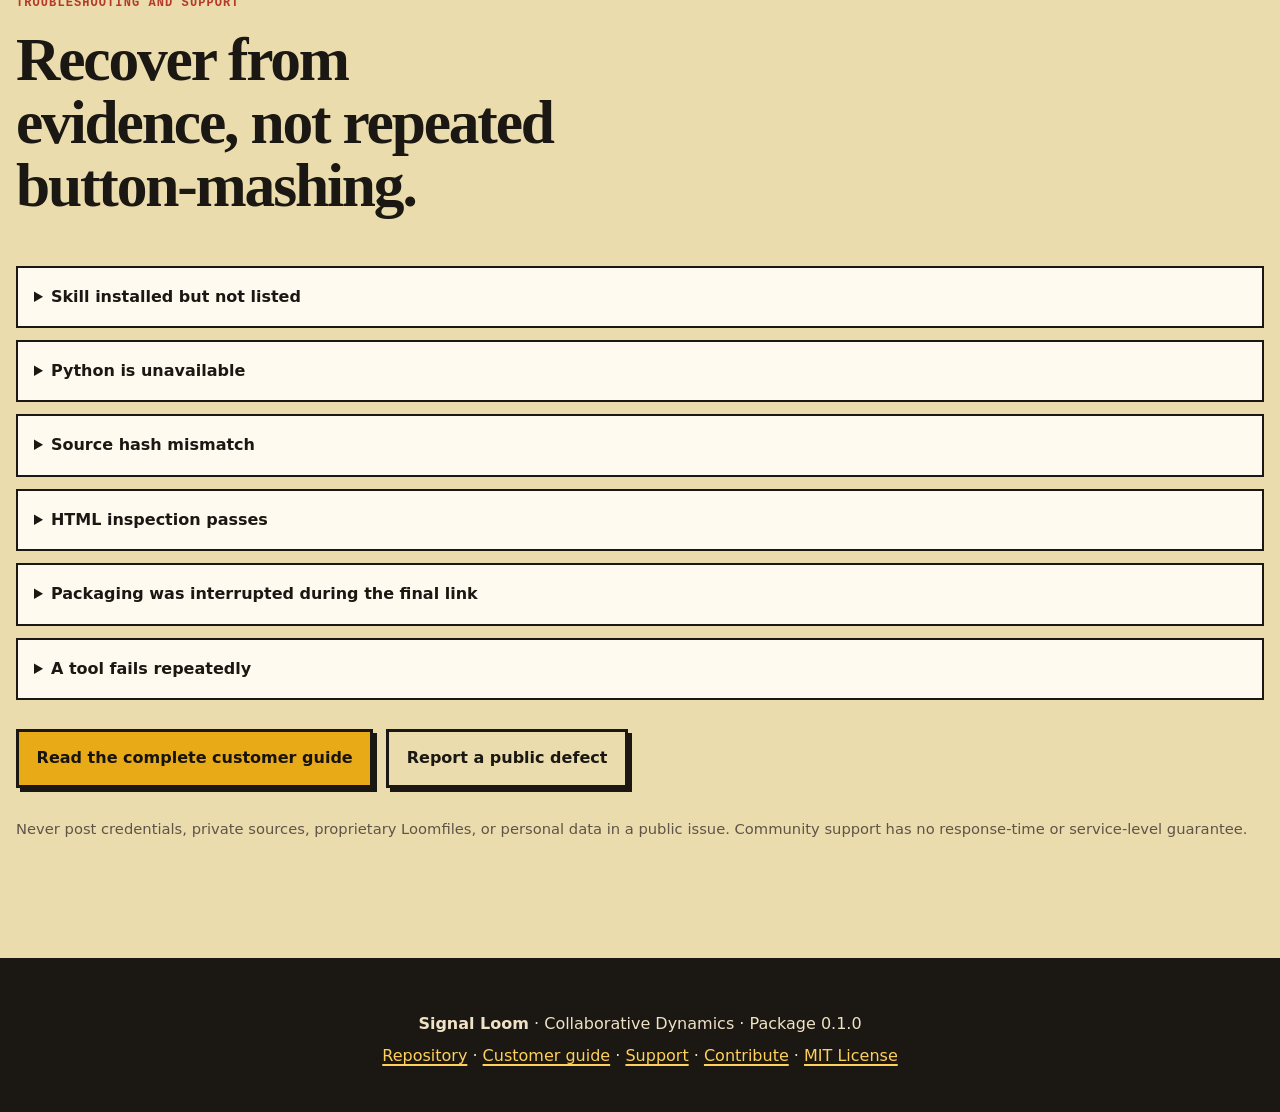
==== commit 36700ba0: "Repair Signal Loom documentation and visual identity [skip ci]" ====
--- a/docs/index.html
+++ b/docs/index.html
@@ -3,21 +3,21 @@
 <head>
   <meta charset="utf-8">
   <meta name="viewport" content="width=device-width, initial-scale=1">
-  <meta name="description" content="Install, use, verify, and govern Signal Loom: a source-bound visual-story production skill for Codex and Claude Code.">
-  <meta name="theme-color" content="#06131c">
+  <meta name="description" content="Install and use Signal Loom to make source-bound infographics from supplied research, reports, notes, and data.">
+  <meta name="theme-color" content="#17130f">
   <meta property="og:type" content="website">
   <meta property="og:title" content="Signal Loom">
-  <meta property="og:description" content="Evidence-to-visual story production. Shape the story and keep every thread inspectable.">
+  <meta property="og:description" content="Makes source-bound infographics from research and data.">
   <meta property="og:url" content="https://stunspot.github.io/signal-loom/">
   <meta property="og:image" content="https://stunspot.github.io/signal-loom/assets/signal-loom-social-card.png">
   <meta property="og:image:width" content="1200">
   <meta property="og:image:height" content="630">
-  <meta property="og:image:alt" content="Signal Loom. Evidence-to-visual story production. Source, claim, story, form, and review are connected by a visible causal thread.">
+  <meta property="og:image:alt" content="Signal Loom. Makes source-bound infographics from research and data. A printing loom turns connected evidence cards into a finished infographic.">
   <meta name="twitter:card" content="summary_large_image">
   <meta name="twitter:title" content="Signal Loom">
-  <meta name="twitter:description" content="Shape the story. Keep every thread inspectable.">
+  <meta name="twitter:description" content="Makes source-bound infographics from research and data.">
   <meta name="twitter:image" content="https://stunspot.github.io/signal-loom/assets/signal-loom-social-card.png">
-  <title>Signal Loom · Evidence-to-visual story production</title>
+  <title>Signal Loom · Source-bound infographic production</title>
   <link rel="stylesheet" href="style.css">
 </head>
 <body>
@@ -34,9 +34,9 @@
   <main id="main">
     <section class="hero" id="top">
       <div class="hero-copy">
-        <p class="eyebrow">Evidence-to-visual story production</p>
-        <h1>Shape the story. Keep every thread inspectable.</h1>
-        <p class="lede">Signal Loom turns supplied research, reports, notes, or data into coherent visual stories while preserving the path from source to claim to narrative to representation to review.</p>
+        <p class="eyebrow">Infographic production</p>
+        <h1>Make the infographic. Keep the evidence attached.</h1>
+        <p class="lede">Signal Loom makes infographics from supplied research, reports, notes, and data. It turns that material into a clear web artifact while preserving the path from source to claim to narrative to representation to review.</p>
         <div class="actions">
           <a class="button primary" href="#install">Install Signal Loom</a>
           <a class="button secondary" href="https://github.com/Stunspot/signal-loom">View the repository</a>
@@ -44,15 +44,15 @@
         <p class="quiet">Package 0.1.0 · Codex and Claude Code · MIT License · Publication always manual</p>
       </div>
       <figure class="hero-visual">
-        <img src="assets/signal-loom-pages-hero.png" width="1200" height="800" alt="A Loomfile studio board connects source records and a claim ledger to a story spine, visual plan, and human review record across seven named stages.">
+        <img src="assets/signal-loom-pages-hero.png" width="1200" height="800" alt="An editor assembles a finished infographic from reports, data cards, charts, and citation slips connected by colored threads.">
       </figure>
     </section>
 
     <section class="section split" id="product">
       <div class="section-heading">
         <p class="eyebrow">The product</p>
-        <h2>A governed studio, not a generic graphic generator.</h2>
-        <p>Signal Loom is for researchers, analysts, educators, communicators, designers, and product teams who need a visual explanation that can survive inspection after the pretty bits arrive.</p>
+        <h2>An infographic studio that can show its work.</h2>
+        <p>Signal Loom is for researchers, analysts, educators, communicators, designers, and product teams who need an infographic that can survive inspection after the pretty bits arrive.</p>
       </div>
       <div class="card-grid two">
         <article><h3>What it can do</h3><ul><li>Inventory supplied evidence and source authority.</li><li>Track claim status and currentness.</li><li>Build a five-to-nine-beat story spine.</li><li>Choose an earned form for every beat.</li><li>Create semantic, responsive, offline-first HTML.</li><li>Preserve resumable state and exact review limits.</li></ul></article>
@@ -94,9 +94,9 @@
         <p class="eyebrow">First successful run</p>
         <h2>Begin with evidence, audience, and the desired change.</h2>
       </div>
-      <blockquote>Use <code>$signal-loom</code> with the supplied report. The audience is city budget staff; the intended change is understanding which maintenance delays create compounding cost. Build a semantic web visual story only. Treat the report as dated to 2026-06-30, do not fetch outside evidence, do not publish, and leave disputed claims visibly unresolved.</blockquote>
+      <blockquote>Use <code>$signal-loom</code> with the supplied report. The audience is city budget staff; the intended change is understanding which maintenance delays create compounding cost. Build a semantic web infographic only. Treat the report as dated to 2026-06-30, do not fetch outside evidence, do not publish, and leave disputed claims visibly unresolved.</blockquote>
       <ol class="steps">
-        <li><strong>Initialize.</strong><code>python scripts/init_loomfile.py ./my-story --title "My visual story"</code></li>
+        <li><strong>Initialize.</strong><code>python scripts/init_loomfile.py ./my-story --title "My infographic"</code></li>
         <li><strong>Supply.</strong>Put originals under <code>sources/originals/</code>; record authority and hashes.</li>
         <li><strong>Orient.</strong>Fill the brief and claim ledger before public-facing copy.</li>
         <li><strong>Build.</strong>Create the story spine, visual plan, and <code>output/web/index.html</code>.</li>
--- a/docs/style.css
+++ b/docs/style.css
@@ -1,2 +1,2 @@
-:root{color-scheme:dark;--night:#06131c;--deep:#02080d;--panel:#0d2633;--ink:#f8fbfd;--muted:#a8bcc6;--paper:#f1eee6;--paper-ink:#182b34;--paper-muted:#586d76;--cyan:#48cbe8;--pink:#d470ba;--coral:#ef6d64;--gold:#e0af5c;--green:#74c6a4;--violet:#9888e6;--focus:#ffd166;--line:rgba(217,230,235,.17);font-family:Inter,ui-sans-serif,system-ui,-apple-system,BlinkMacSystemFont,"Segoe UI",sans-serif}
-*{box-sizing:border-box}html{scroll-behavior:smooth;scroll-padding-top:5rem}body{margin:0;color:var(--ink);background:radial-gradient(circle at 75% 0,rgba(212,112,186,.12),transparent 28rem),radial-gradient(circle at 8% 40%,rgba(72,203,232,.09),transparent 25rem),var(--deep);font-size:1rem;line-height:1.65}img{display:block;max-width:100%;height:auto}a{color:var(--cyan);text-underline-offset:.2em}a:hover{color:var(--focus)}a:focus-visible,button:focus-visible,summary:focus-visible{outline:3px solid var(--focus);outline-offset:4px;border-radius:.18rem}.skip-link{position:absolute;left:1rem;top:-8rem;z-index:50;padding:.8rem 1rem;color:#111;background:var(--focus);font-weight:900}.skip-link:focus{top:1rem}.site-header{position:sticky;top:0;z-index:20;border-bottom:1px solid var(--line);background:rgba(2,8,13,.95);backdrop-filter:blur(14px)}nav{display:flex;align-items:center;justify-content:space-between;gap:1rem;width:min(86rem,calc(100% - 2rem));margin:auto;padding:.75rem 0}.brand{display:inline-flex;align-items:center;gap:.7rem;color:var(--ink);font-weight:900;text-decoration:none;white-space:nowrap}.brand-mark{display:grid;place-items:center;width:2.2rem;height:2.2rem;border:1px solid var(--pink);color:#f4b6dd;font:900 .68rem/1 Consolas,monospace}.nav-links{display:flex;flex-wrap:wrap;justify-content:flex-end;gap:.45rem 1rem}.nav-links a{color:#d9e6eb;font-size:.86rem;font-weight:750;text-decoration:none}.hero,.section{width:min(86rem,100%);margin:auto;padding:clamp(4.5rem,8vw,7.2rem) max(1rem,calc((100% - 82rem)/2))}.hero{display:grid;grid-template-columns:minmax(0,.9fr) minmax(28rem,1.1fr);gap:clamp(2rem,5vw,5rem);align-items:center;min-height:calc(100vh - 4rem)}.eyebrow,.label{margin:0 0 1rem;color:var(--pink);font:850 .75rem/1.3 Consolas,monospace;letter-spacing:.09em;text-transform:uppercase}h1,h2,h3{line-height:1.08;letter-spacing:-.035em}h1{max-width:12ch;margin:0;font-size:clamp(3rem,6.4vw,6rem)}h2{max-width:18ch;margin:0;font-size:clamp(2.2rem,4.8vw,4.5rem)}h3{margin:0 0 .7rem;font-size:1.35rem}.lede{max-width:44rem;margin:1.7rem 0;color:#d9e6eb;font-size:clamp(1.08rem,2vw,1.38rem)}.quiet{color:var(--muted);font-size:.92rem}.dark-text{color:var(--paper-muted)}.actions{display:flex;flex-wrap:wrap;gap:.8rem;margin:1.8rem 0}.button{display:inline-block;padding:.85rem 1.1rem;border:2px solid var(--pink);font-weight:850;text-decoration:none}.button.primary{color:#1d0718;background:var(--pink)}.button.secondary{color:#f4b6dd;background:rgba(2,8,13,.35)}.button.dark{color:#6d315c;background:transparent}.button:hover{color:#111;border-color:var(--focus);background:var(--focus)}.hero-visual{margin:0;border:1px solid rgba(212,112,186,.4);background:#fff;box-shadow:0 2rem 5rem rgba(0,0,0,.45)}.section{border-top:1px solid var(--line)}.paper{width:100%;max-width:none;color:var(--paper-ink);background:var(--paper);padding-left:max(1rem,calc((100% - 82rem)/2));padding-right:max(1rem,calc((100% - 82rem)/2))}.paper .eyebrow,.paper .label{color:#963f7a}.section-heading{max-width:60rem;margin-bottom:3rem}.section-heading>p:last-child{color:var(--muted);font-size:1.08rem}.paper .section-heading>p:last-child{color:var(--paper-muted)}.split{display:grid;grid-template-columns:minmax(17rem,.58fr) minmax(0,1.42fr);gap:clamp(2rem,6vw,6rem);align-items:start}.split .section-heading{position:sticky;top:7rem}.card-grid{display:grid;gap:1rem}.card-grid.two{grid-template-columns:repeat(2,minmax(0,1fr))}.card-grid.three{grid-template-columns:repeat(3,minmax(0,1fr))}.card-grid article{padding:1.25rem;border:1px solid var(--line);background:rgba(13,38,51,.78)}.paper .card-grid article{border-color:rgba(24,43,52,.14);background:#fbfaf6;box-shadow:0 .6rem 1.6rem rgba(24,43,52,.06)}.card-grid p,.card-grid li{color:var(--muted)}.paper .card-grid p,.paper .card-grid li{color:var(--paper-muted)}ul{padding-left:1.25rem}.install-grid{display:grid;grid-template-columns:repeat(2,minmax(0,1fr));gap:1rem}.install-grid article{min-width:0;padding:1.3rem;border-top:4px solid #2f8196;background:#fbfaf6;box-shadow:0 .6rem 1.6rem rgba(24,43,52,.06)}.install-grid article:nth-child(2){border-color:#963f7a}.install-grid p:last-child{color:var(--paper-muted)}pre{max-width:100%;overflow:auto;padding:1rem;color:#dff5fb;background:#102733;font:500 .84rem/1.6 Consolas,monospace;white-space:pre}.evidence-ladder{display:grid;grid-template-columns:repeat(5,minmax(0,1fr));gap:1px;margin-top:1rem;background:#cbd4d4;border:1px solid #cbd4d4}.evidence-ladder span{padding:1rem .5rem;color:#17303a;background:#fff;text-align:center;font:850 .69rem/1.2 Consolas,monospace}.callout{padding:1rem 1.2rem;border-left:.42rem solid #ac5149;background:rgba(172,81,73,.08)}.callout.full{grid-column:1/-1;margin:0}.steps{display:grid;gap:.8rem;padding:0;list-style:none;counter-reset:steps}.steps li{display:grid;grid-template-columns:9rem 1fr;gap:1rem;padding:1rem;border:1px solid var(--line);background:rgba(13,38,51,.65)}.steps strong{color:var(--cyan)}.steps code{overflow-wrap:anywhere}.commands{max-width:60rem}.stage-grid{display:grid;grid-template-columns:repeat(7,minmax(10.5rem,1fr));overflow-x:auto;border:1px solid rgba(24,43,52,.14);background:#fff}.stage-grid article{min-width:10.5rem;min-height:18rem;padding:1.2rem;border-right:1px solid rgba(24,43,52,.12)}.stage-grid article:last-child{border:0}.stage-grid span{display:block;margin-bottom:2.6rem;color:#963f7a;font:850 .68rem/1 Consolas,monospace}.stage-grid p{color:var(--paper-muted)}.loomfile{border:1px solid rgba(72,203,232,.38);background:rgba(13,38,51,.72)}.loomfile dl{margin:0}.loomfile dl>div{display:grid;grid-template-columns:minmax(11rem,.35fr) minmax(0,1fr);gap:1rem;padding:1rem;border-bottom:1px solid var(--line)}.loomfile dl>div:last-child{border:0}.loomfile dt{color:#d9e6eb;font-weight:850}.loomfile dd{margin:0;color:var(--muted)}blockquote{margin:0 0 2rem;padding:clamp(1.4rem,4vw,2.8rem);border-left:.45rem solid var(--pink);color:#d9e6eb;background:rgba(212,112,186,.08);font-size:clamp(1.04rem,2vw,1.25rem)}.faq{display:grid;gap:.75rem}.faq details{border:1px solid rgba(24,43,52,.15);background:#fbfaf6}.faq summary{padding:1rem;font-weight:850;cursor:pointer}.faq details p{margin:0;padding:0 1rem 1rem;color:var(--paper-muted)}.paper a:not(.button){color:#6d315c}.paper a:not(.button):hover{color:#17303a}.paper a:focus-visible,.paper summary:focus-visible{outline-color:#17303a;box-shadow:0 0 0 2px #fff}footer{padding:2.7rem 1rem;border-top:1px solid var(--line);text-align:center;color:var(--muted);background:#010406}footer p{margin:.35rem 0}@media(max-width:74rem){.hero{grid-template-columns:1fr;min-height:auto}.hero-visual{max-width:52rem}.card-grid.three{grid-template-columns:repeat(2,minmax(0,1fr))}}@media(max-width:58rem){nav{align-items:flex-start}.split{grid-template-columns:1fr}.split .section-heading{position:static}.install-grid,.card-grid.two{grid-template-columns:1fr}.evidence-ladder{grid-template-columns:1fr}.evidence-ladder span{text-align:left}.steps li{grid-template-columns:1fr;gap:.3rem}.loomfile dl>div{grid-template-columns:1fr;gap:.25rem}.stage-grid{grid-template-columns:1fr;overflow:visible}.stage-grid article{min-width:0;min-height:auto;border-right:0;border-bottom:1px solid rgba(24,43,52,.12)}.stage-grid article:last-child{border-bottom:0}.stage-grid span{margin-bottom:.8rem}}@media(max-width:42rem){nav{display:block}.brand{margin-bottom:.7rem}.nav-links{flex-wrap:wrap;justify-content:flex-start;overflow:visible;padding-bottom:.45rem}.nav-links a{white-space:nowrap}.hero,.section{padding-top:4.5rem;padding-bottom:4.5rem}.card-grid.three{grid-template-columns:1fr}h1{font-size:clamp(2.7rem,14vw,4.2rem)}h2{font-size:clamp(2rem,11vw,3.3rem)}pre{font-size:.75rem;white-space:pre-wrap;overflow-wrap:anywhere}}@media(prefers-reduced-motion:reduce){html{scroll-behavior:auto}*,*::before,*::after{animation:none!important;transition:none!important}}+:root{color-scheme:light;--ink:#1b1712;--muted:#5e5447;--cream:#f5edda;--paper:#fffaf0;--mustard:#e8aa16;--tomato:#b63828;--blue:#174f9b;--green:#476a36;--line:#c9b995;--focus:#174f9b;font-family:system-ui,-apple-system,BlinkMacSystemFont,"Segoe UI",sans-serif}
+*{box-sizing:border-box}html{scroll-behavior:smooth;scroll-padding-top:5rem}body{margin:0;color:var(--ink);background:var(--cream);font-size:1rem;line-height:1.65}img{display:block;max-width:100%;height:auto}a{color:var(--blue);text-decoration-thickness:.1em;text-underline-offset:.2em}a:hover{color:#0c3267}a:focus-visible,button:focus-visible,summary:focus-visible{outline:4px solid var(--focus);outline-offset:4px;border-radius:.12rem}.skip-link{position:absolute;left:1rem;top:-8rem;z-index:50;padding:.8rem 1rem;color:#fff;background:var(--blue);font-weight:900}.skip-link:focus{top:1rem}.site-header{position:sticky;top:0;z-index:20;border-bottom:3px solid var(--ink);background:rgba(255,250,240,.96)}nav{display:flex;align-items:center;justify-content:space-between;gap:1rem;width:min(86rem,calc(100% - 2rem));margin:auto;padding:.72rem 0}.brand{display:inline-flex;align-items:center;gap:.7rem;color:var(--ink);font-weight:900;text-decoration:none;white-space:nowrap}.brand-mark{display:grid;place-items:center;width:2.3rem;height:2.3rem;color:#fff;background:var(--tomato);font:900 .7rem/1 ui-monospace,Consolas,monospace;transform:rotate(-2deg)}.nav-links{display:flex;flex-wrap:wrap;justify-content:flex-end;gap:.45rem 1rem}.nav-links a{color:var(--ink);font-size:.86rem;font-weight:800;text-decoration:none}.nav-links a:hover{text-decoration:underline}.hero,.section{width:min(86rem,100%);margin:auto;padding:clamp(4.5rem,8vw,7rem) max(1rem,calc((100% - 82rem)/2))}.hero{display:grid;grid-template-columns:minmax(0,.82fr) minmax(28rem,1.18fr);gap:clamp(2rem,5vw,5rem);align-items:center;min-height:calc(100vh - 4rem);background:radial-gradient(circle at 8% 18%,rgba(232,170,22,.2),transparent 20rem)}.eyebrow,.label{margin:0 0 1rem;color:var(--tomato);font:900 .75rem/1.3 ui-monospace,Consolas,monospace;letter-spacing:.09em;text-transform:uppercase}h1,h2,h3{font-family:Georgia,"Times New Roman",serif;line-height:1.03;letter-spacing:-.035em}h1{max-width:12ch;margin:0;font-size:clamp(3rem,6.4vw,6rem)}h2{max-width:18ch;margin:0;font-size:clamp(2.2rem,4.8vw,4.5rem)}h3{margin:0 0 .7rem;font-size:1.4rem}.lede{max-width:44rem;margin:1.7rem 0;color:#453b30;font-size:clamp(1.08rem,2vw,1.38rem)}.quiet{color:var(--muted);font-size:.92rem}.dark-text{color:var(--muted)}.actions{display:flex;flex-wrap:wrap;gap:.8rem;margin:1.8rem 0}.button{display:inline-block;padding:.85rem 1.1rem;border:3px solid var(--ink);font-weight:900;text-decoration:none;box-shadow:4px 4px 0 var(--ink)}.button.primary{color:#17130f;background:var(--mustard)}.button.secondary{color:var(--ink);background:var(--paper)}.button.dark{color:var(--ink);background:transparent}.button:hover{color:#fff;background:var(--tomato)}.hero-visual{margin:0;border:4px solid var(--ink);background:#fff;box-shadow:12px 12px 0 var(--tomato);transform:rotate(.4deg)}.section{border-top:2px solid var(--ink)}.paper{width:100%;max-width:none;background:#eadcad;padding-left:max(1rem,calc((100% - 82rem)/2));padding-right:max(1rem,calc((100% - 82rem)/2))}.section-heading{max-width:60rem;margin-bottom:3rem}.section-heading>p:last-child{color:var(--muted);font-size:1.08rem}.split{display:grid;grid-template-columns:minmax(17rem,.58fr) minmax(0,1.42fr);gap:clamp(2rem,6vw,6rem);align-items:start}.split .section-heading{position:sticky;top:7rem}.card-grid{display:grid;gap:1rem}.card-grid.two{grid-template-columns:repeat(2,minmax(0,1fr))}.card-grid.three{grid-template-columns:repeat(3,minmax(0,1fr))}.card-grid article{padding:1.25rem;border:2px solid var(--ink);background:var(--paper);box-shadow:6px 6px 0 rgba(27,23,18,.16)}.card-grid p,.card-grid li{color:var(--muted)}ul{padding-left:1.25rem}.install-grid{display:grid;grid-template-columns:repeat(2,minmax(0,1fr));gap:1rem}.install-grid article{min-width:0;padding:1.3rem;border:2px solid var(--ink);border-top:8px solid var(--blue);background:var(--paper)}.install-grid article:nth-child(2){border-top-color:var(--tomato)}.install-grid p:last-child{color:var(--muted)}pre{max-width:100%;overflow:auto;padding:1rem;color:#fff7e7;background:var(--ink);font:500 .84rem/1.6 ui-monospace,Consolas,monospace;white-space:pre}.evidence-ladder{display:grid;grid-template-columns:repeat(5,minmax(0,1fr));gap:3px;margin-top:1rem;background:var(--ink);border:3px solid var(--ink)}.evidence-ladder span{padding:1rem .5rem;color:var(--ink);background:var(--mustard);text-align:center;font:900 .69rem/1.2 ui-monospace,Consolas,monospace}.callout{padding:1rem 1.2rem;border-left:.5rem solid var(--tomato);background:rgba(182,56,40,.08)}.callout.full{grid-column:1/-1;margin:0}.steps{display:grid;gap:.8rem;padding:0;list-style:none}.steps li{display:grid;grid-template-columns:9rem 1fr;gap:1rem;padding:1rem;border:2px solid var(--ink);background:var(--paper)}.steps strong{color:var(--tomato)}.steps code{overflow-wrap:anywhere}.commands{max-width:60rem}.stage-grid{display:grid;grid-template-columns:repeat(7,minmax(10.5rem,1fr));overflow-x:auto;border:3px solid var(--ink);background:var(--paper)}.stage-grid article{min-width:10.5rem;min-height:18rem;padding:1.2rem;border-right:2px solid var(--ink)}.stage-grid article:last-child{border:0}.stage-grid span{display:block;margin-bottom:2.6rem;color:var(--tomato);font:900 .68rem/1 ui-monospace,Consolas,monospace}.stage-grid p{color:var(--muted)}.loomfile{border:3px solid var(--ink);background:var(--paper);box-shadow:8px 8px 0 var(--green)}.loomfile dl{margin:0}.loomfile dl>div{display:grid;grid-template-columns:minmax(11rem,.35fr) minmax(0,1fr);gap:1rem;padding:1rem;border-bottom:2px solid var(--line)}.loomfile dl>div:last-child{border:0}.loomfile dt{color:var(--blue);font-weight:900}.loomfile dd{margin:0;color:var(--muted)}blockquote{margin:0 0 2rem;padding:clamp(1.4rem,4vw,2.8rem);border:3px solid var(--ink);border-left:.6rem solid var(--tomato);color:var(--ink);background:var(--paper);font-size:clamp(1.04rem,2vw,1.25rem)}.faq{display:grid;gap:.75rem}.faq details{border:2px solid var(--ink);background:var(--paper)}.faq summary{padding:1rem;font-weight:900;cursor:pointer}.faq details p{margin:0;padding:0 1rem 1rem;color:var(--muted)}.paper a:not(.button){color:#123f7b}.paper a:not(.button):hover{color:#081f40}footer{padding:2.7rem 1rem;border-top:4px solid var(--ink);text-align:center;color:#efe2c6;background:var(--ink)}footer p{margin:.35rem 0}footer a{color:#ffd05a}@media(max-width:74rem){.hero{grid-template-columns:1fr;min-height:auto}.hero-visual{max-width:52rem}.card-grid.three{grid-template-columns:repeat(2,minmax(0,1fr))}}@media(max-width:58rem){nav{align-items:flex-start}.split{grid-template-columns:1fr}.split .section-heading{position:static}.install-grid,.card-grid.two{grid-template-columns:1fr}.evidence-ladder{grid-template-columns:1fr}.evidence-ladder span{text-align:left}.steps li{grid-template-columns:1fr;gap:.3rem}.loomfile dl>div{grid-template-columns:1fr;gap:.25rem}.stage-grid{grid-template-columns:1fr;overflow:visible}.stage-grid article{min-width:0;min-height:auto;border-right:0;border-bottom:2px solid var(--ink)}.stage-grid article:last-child{border-bottom:0}.stage-grid span{margin-bottom:.8rem}}@media(max-width:42rem){nav{display:block}.brand{margin-bottom:.7rem}.nav-links{flex-wrap:wrap;justify-content:flex-start;overflow:visible;padding-bottom:.45rem}.nav-links a{white-space:nowrap}.hero,.section{padding-top:4.5rem;padding-bottom:4.5rem}.card-grid.three{grid-template-columns:1fr}h1{font-size:clamp(2.7rem,14vw,4.2rem)}h2{font-size:clamp(2rem,11vw,3.3rem)}pre{font-size:.75rem;white-space:pre-wrap;overflow-wrap:anywhere}.hero-visual{box-shadow:7px 7px 0 var(--tomato)}}@media(prefers-reduced-motion:reduce){html{scroll-behavior:auto}*,*::before,*::after{animation:none!important;transition:none!important}.hero-visual{transform:none}}
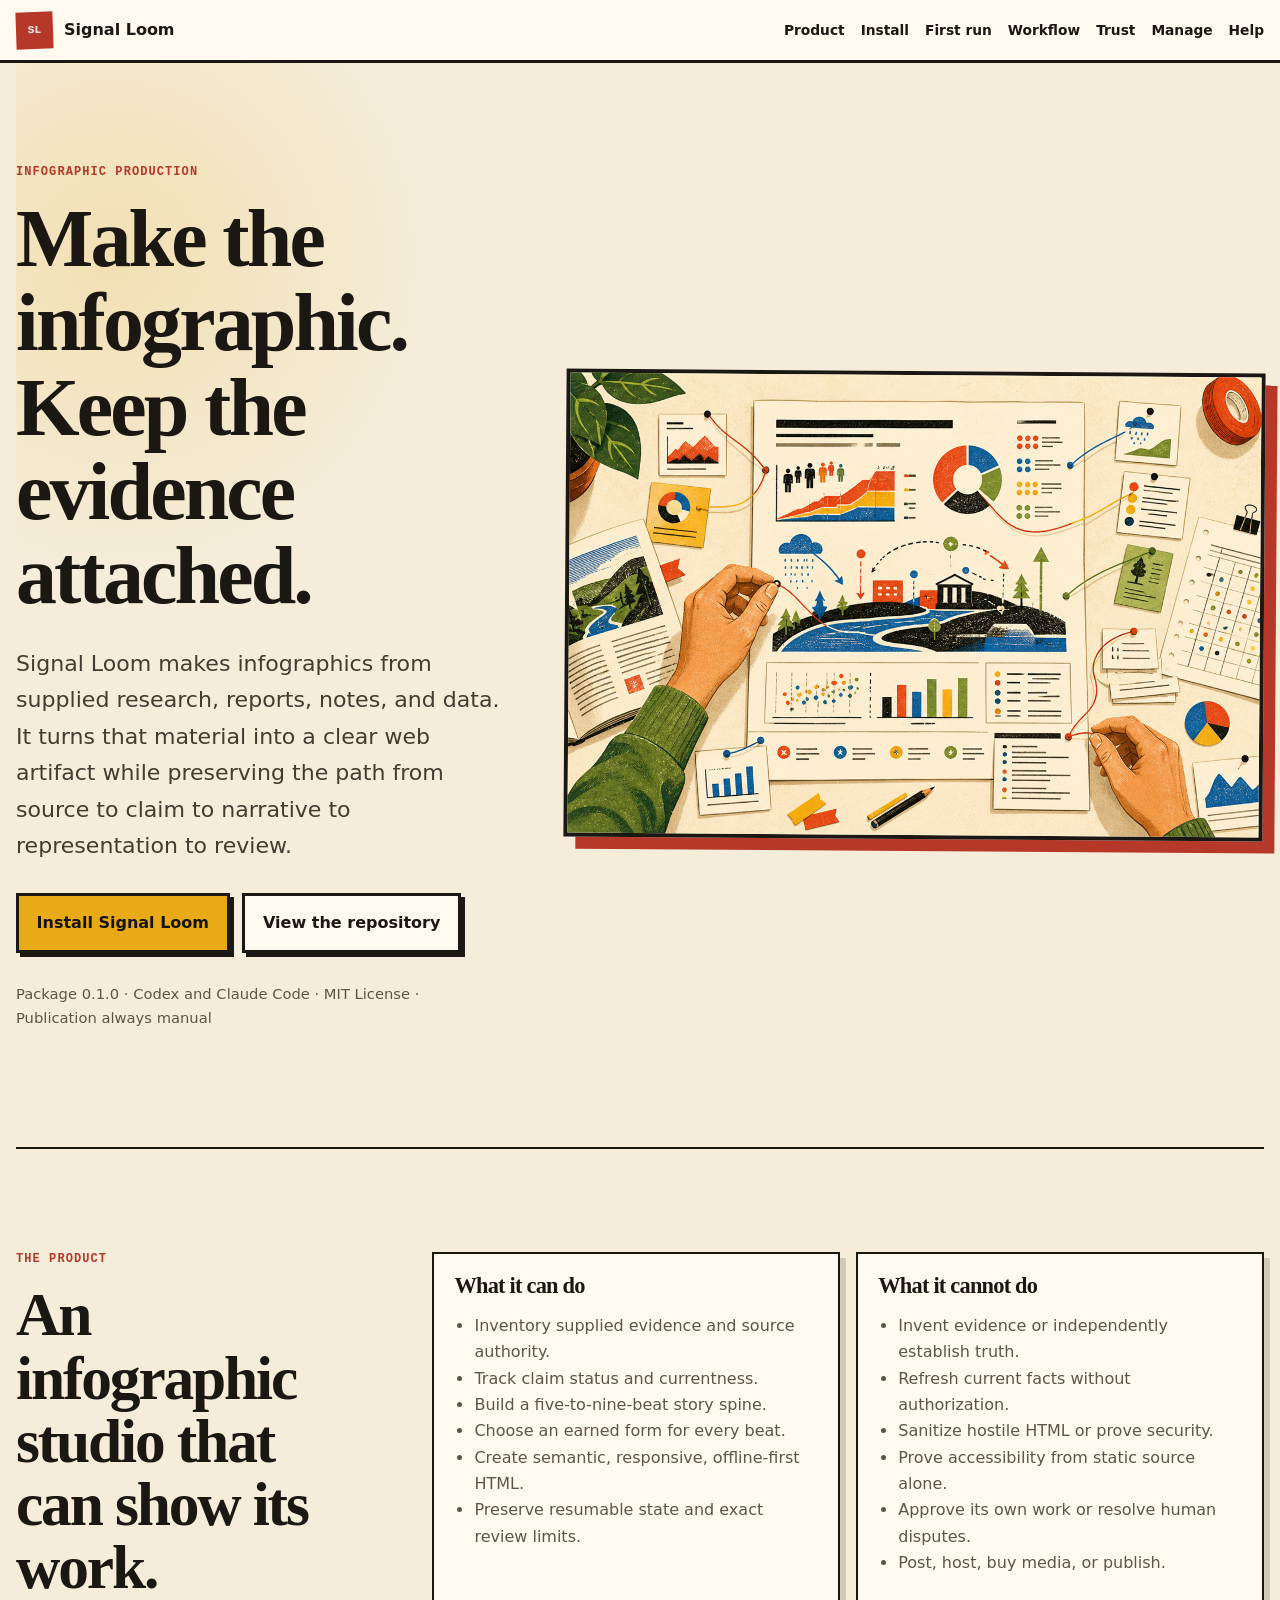
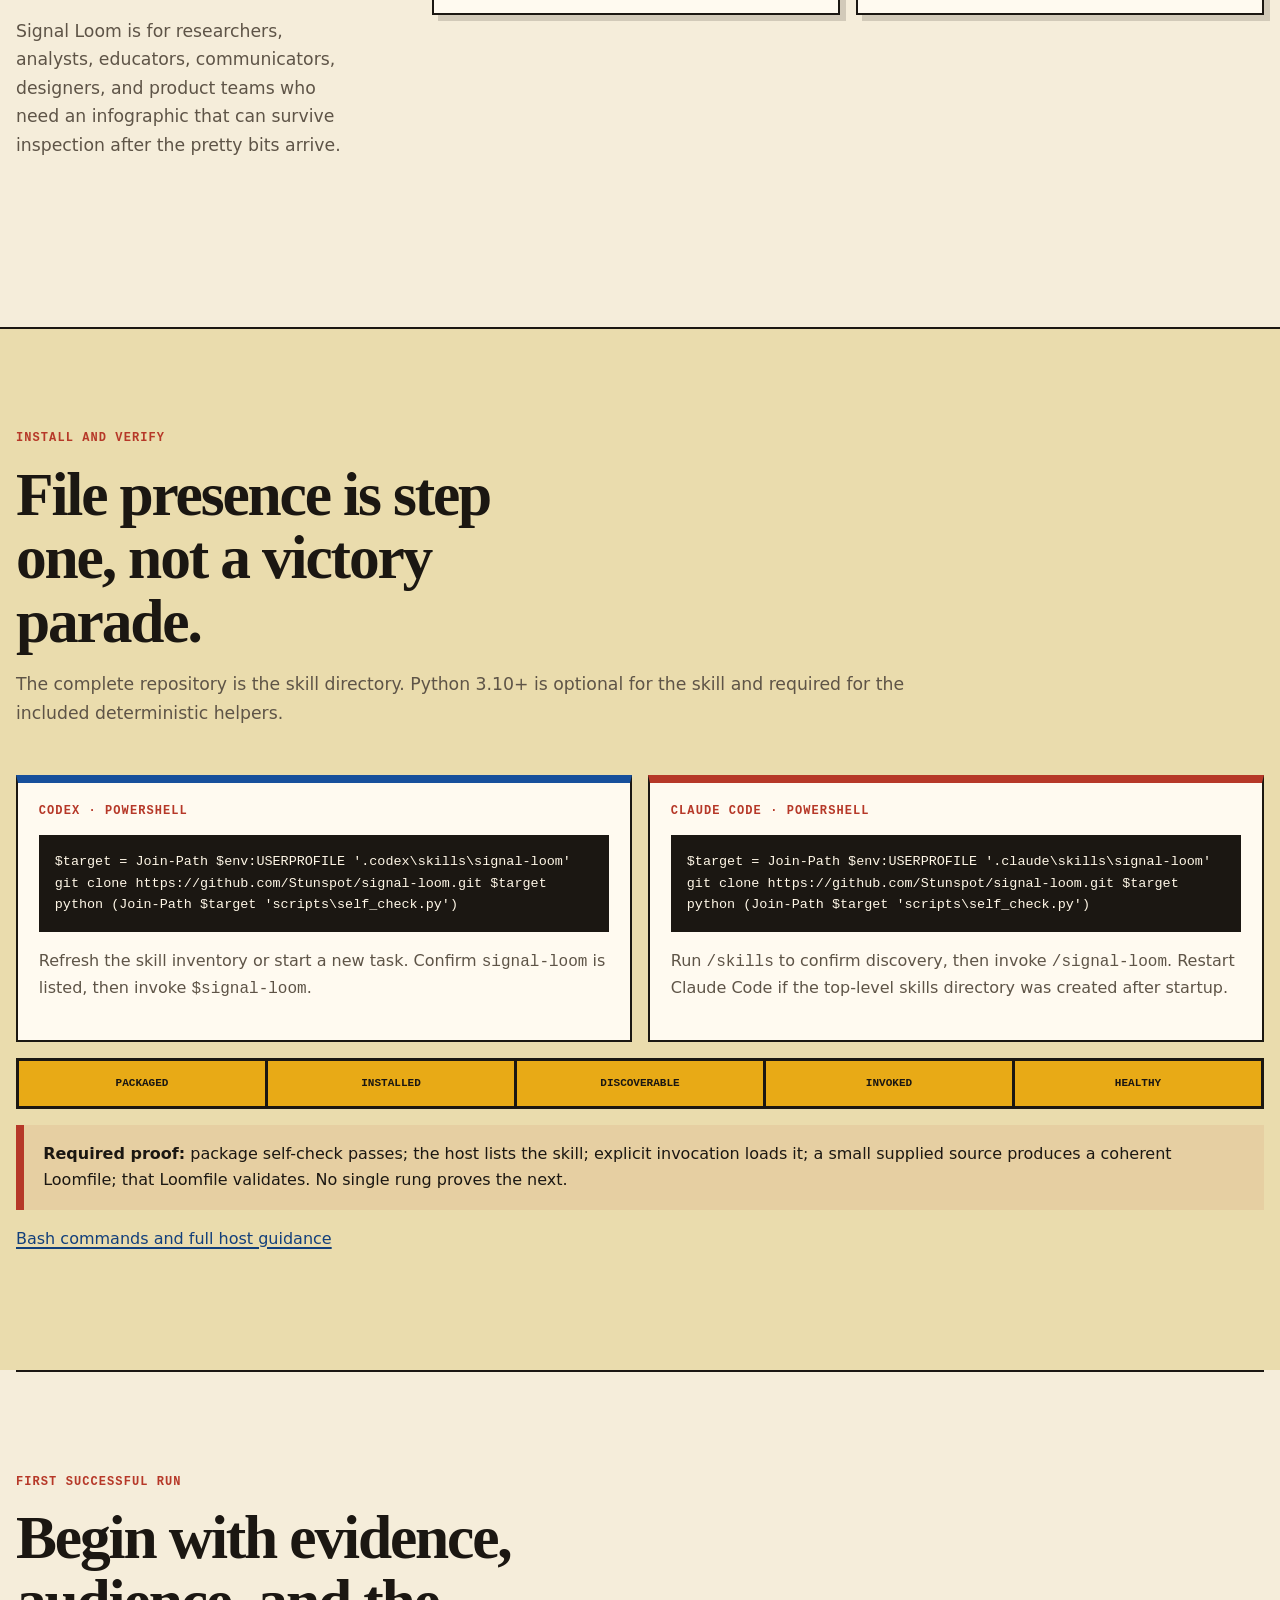
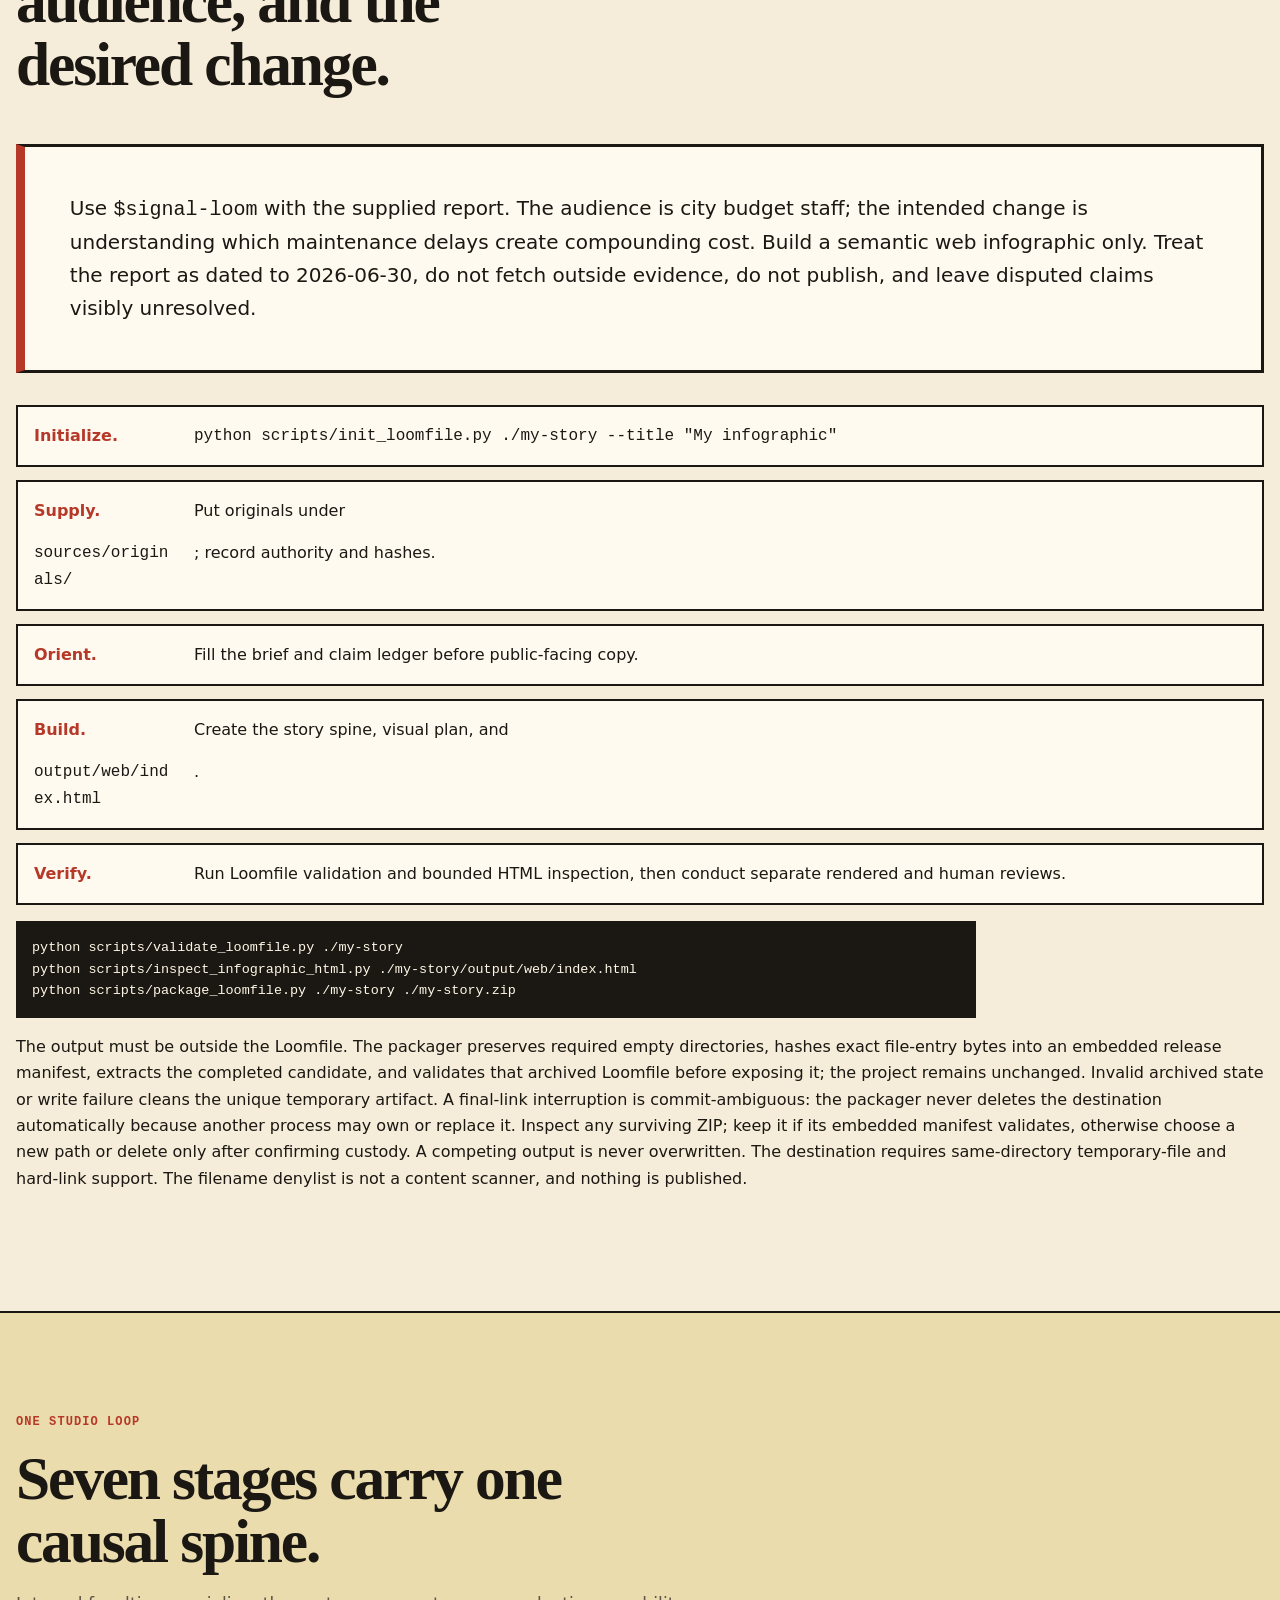
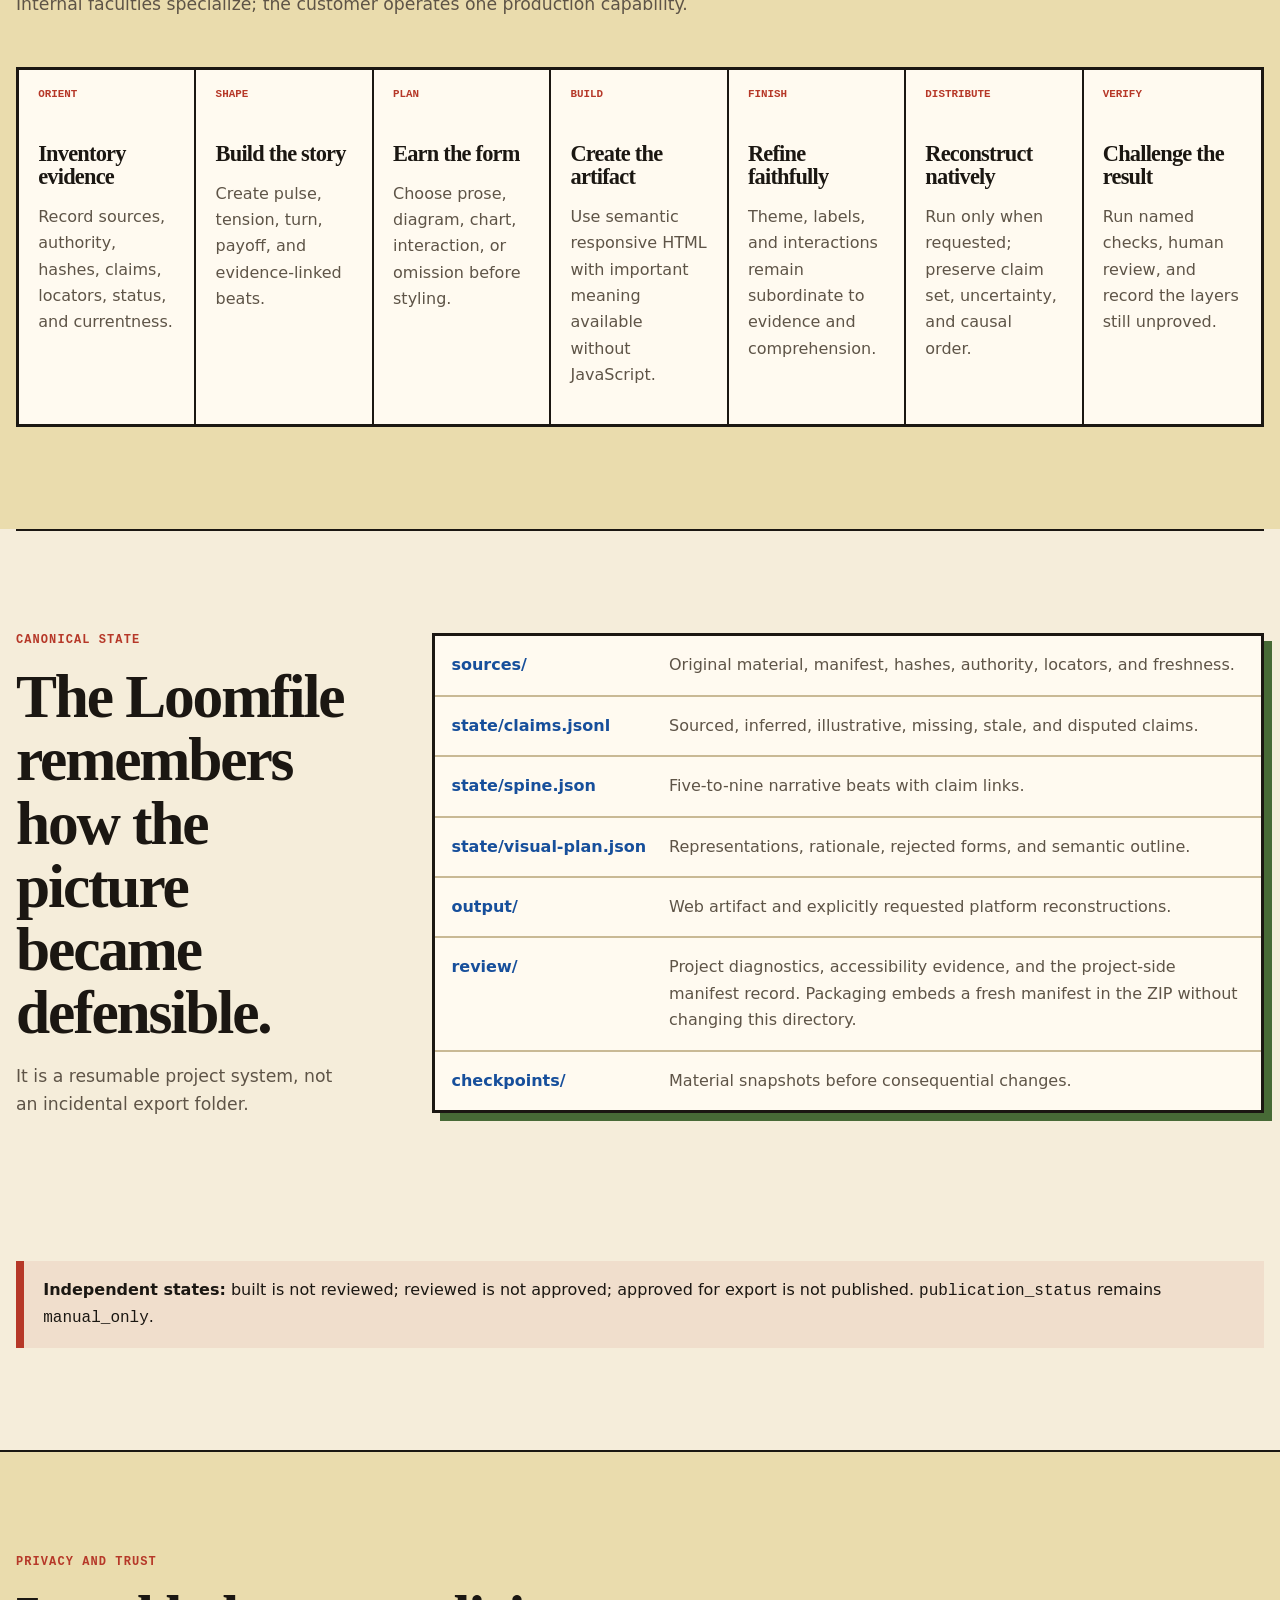
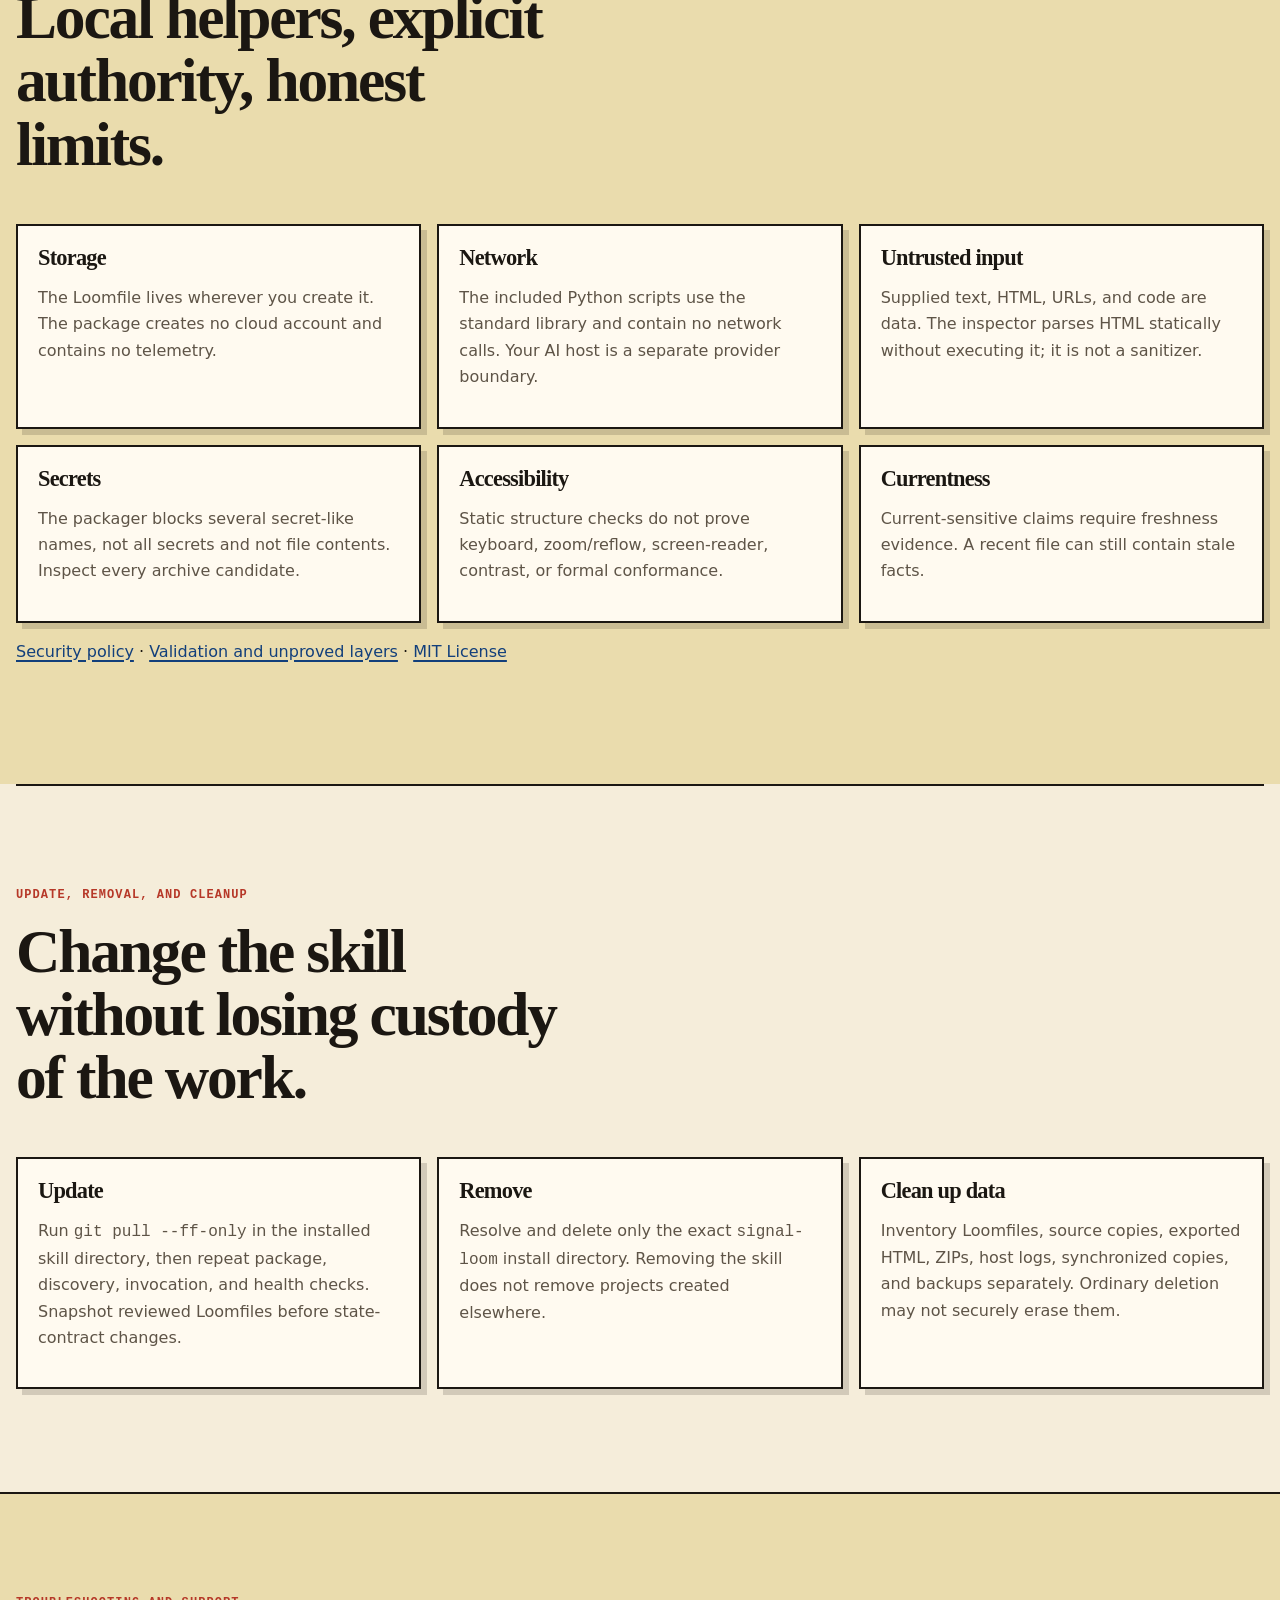
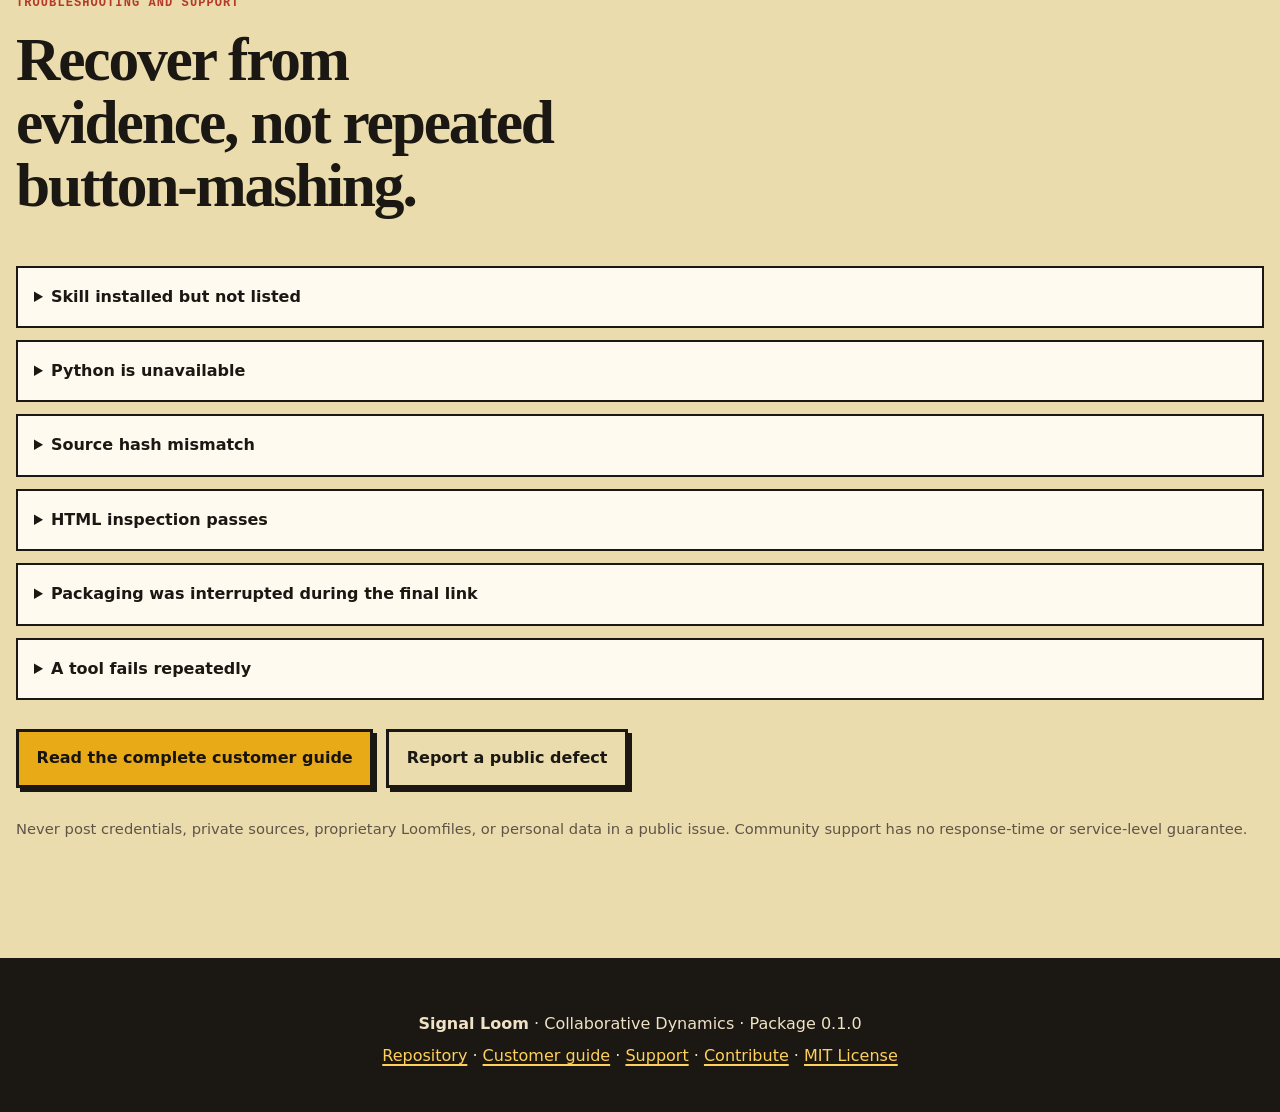
==== commit c7a25171: "[skip ci] Use deployable Signal Loom social card" ====
--- a/docs/index.html
+++ b/docs/index.html
@@ -9,14 +9,14 @@
   <meta property="og:title" content="Signal Loom">
   <meta property="og:description" content="Makes source-bound infographics from research and data.">
   <meta property="og:url" content="https://stunspot.github.io/signal-loom/">
-  <meta property="og:image" content="https://stunspot.github.io/signal-loom/assets/signal-loom-social-card.png">
+  <meta property="og:image" content="https://stunspot.github.io/signal-loom/assets/signal-loom-social-card.jpg">
   <meta property="og:image:width" content="1200">
   <meta property="og:image:height" content="630">
   <meta property="og:image:alt" content="Signal Loom. Makes source-bound infographics from research and data. A printing loom turns connected evidence cards into a finished infographic.">
   <meta name="twitter:card" content="summary_large_image">
   <meta name="twitter:title" content="Signal Loom">
   <meta name="twitter:description" content="Makes source-bound infographics from research and data.">
-  <meta name="twitter:image" content="https://stunspot.github.io/signal-loom/assets/signal-loom-social-card.png">
+  <meta name="twitter:image" content="https://stunspot.github.io/signal-loom/assets/signal-loom-social-card.jpg">
   <title>Signal Loom · Source-bound infographic production</title>
   <link rel="stylesheet" href="style.css">
 </head>
--- a/docs/style.css
+++ b/docs/style.css
@@ -1,2 +1,2 @@
 :root{color-scheme:light;--ink:#1b1712;--muted:#5e5447;--cream:#f5edda;--paper:#fffaf0;--mustard:#e8aa16;--tomato:#b63828;--blue:#174f9b;--green:#476a36;--line:#c9b995;--focus:#174f9b;font-family:system-ui,-apple-system,BlinkMacSystemFont,"Segoe UI",sans-serif}
-*{box-sizing:border-box}html{scroll-behavior:smooth;scroll-padding-top:5rem}body{margin:0;color:var(--ink);background:var(--cream);font-size:1rem;line-height:1.65}img{display:block;max-width:100%;height:auto}a{color:var(--blue);text-decoration-thickness:.1em;text-underline-offset:.2em}a:hover{color:#0c3267}a:focus-visible,button:focus-visible,summary:focus-visible{outline:4px solid var(--focus);outline-offset:4px;border-radius:.12rem}.skip-link{position:absolute;left:1rem;top:-8rem;z-index:50;padding:.8rem 1rem;color:#fff;background:var(--blue);font-weight:900}.skip-link:focus{top:1rem}.site-header{position:sticky;top:0;z-index:20;border-bottom:3px solid var(--ink);background:rgba(255,250,240,.96)}nav{display:flex;align-items:center;justify-content:space-between;gap:1rem;width:min(86rem,calc(100% - 2rem));margin:auto;padding:.72rem 0}.brand{display:inline-flex;align-items:center;gap:.7rem;color:var(--ink);font-weight:900;text-decoration:none;white-space:nowrap}.brand-mark{display:grid;place-items:center;width:2.3rem;height:2.3rem;color:#fff;background:var(--tomato);font:900 .7rem/1 ui-monospace,Consolas,monospace;transform:rotate(-2deg)}.nav-links{display:flex;flex-wrap:wrap;justify-content:flex-end;gap:.45rem 1rem}.nav-links a{color:var(--ink);font-size:.86rem;font-weight:800;text-decoration:none}.nav-links a:hover{text-decoration:underline}.hero,.section{width:min(86rem,100%);margin:auto;padding:clamp(4.5rem,8vw,7rem) max(1rem,calc((100% - 82rem)/2))}.hero{display:grid;grid-template-columns:minmax(0,.82fr) minmax(28rem,1.18fr);gap:clamp(2rem,5vw,5rem);align-items:center;min-height:calc(100vh - 4rem);background:radial-gradient(circle at 8% 18%,rgba(232,170,22,.2),transparent 20rem)}.eyebrow,.label{margin:0 0 1rem;color:var(--tomato);font:900 .75rem/1.3 ui-monospace,Consolas,monospace;letter-spacing:.09em;text-transform:uppercase}h1,h2,h3{font-family:Georgia,"Times New Roman",serif;line-height:1.03;letter-spacing:-.035em}h1{max-width:12ch;margin:0;font-size:clamp(3rem,6.4vw,6rem)}h2{max-width:18ch;margin:0;font-size:clamp(2.2rem,4.8vw,4.5rem)}h3{margin:0 0 .7rem;font-size:1.4rem}.lede{max-width:44rem;margin:1.7rem 0;color:#453b30;font-size:clamp(1.08rem,2vw,1.38rem)}.quiet{color:var(--muted);font-size:.92rem}.dark-text{color:var(--muted)}.actions{display:flex;flex-wrap:wrap;gap:.8rem;margin:1.8rem 0}.button{display:inline-block;padding:.85rem 1.1rem;border:3px solid var(--ink);font-weight:900;text-decoration:none;box-shadow:4px 4px 0 var(--ink)}.button.primary{color:#17130f;background:var(--mustard)}.button.secondary{color:var(--ink);background:var(--paper)}.button.dark{color:var(--ink);background:transparent}.button:hover{color:#fff;background:var(--tomato)}.hero-visual{margin:0;border:4px solid var(--ink);background:#fff;box-shadow:12px 12px 0 var(--tomato);transform:rotate(.4deg)}.section{border-top:2px solid var(--ink)}.paper{width:100%;max-width:none;background:#eadcad;padding-left:max(1rem,calc((100% - 82rem)/2));padding-right:max(1rem,calc((100% - 82rem)/2))}.section-heading{max-width:60rem;margin-bottom:3rem}.section-heading>p:last-child{color:var(--muted);font-size:1.08rem}.split{display:grid;grid-template-columns:minmax(17rem,.58fr) minmax(0,1.42fr);gap:clamp(2rem,6vw,6rem);align-items:start}.split .section-heading{position:sticky;top:7rem}.card-grid{display:grid;gap:1rem}.card-grid.two{grid-template-columns:repeat(2,minmax(0,1fr))}.card-grid.three{grid-template-columns:repeat(3,minmax(0,1fr))}.card-grid article{padding:1.25rem;border:2px solid var(--ink);background:var(--paper);box-shadow:6px 6px 0 rgba(27,23,18,.16)}.card-grid p,.card-grid li{color:var(--muted)}ul{padding-left:1.25rem}.install-grid{display:grid;grid-template-columns:repeat(2,minmax(0,1fr));gap:1rem}.install-grid article{min-width:0;padding:1.3rem;border:2px solid var(--ink);border-top:8px solid var(--blue);background:var(--paper)}.install-grid article:nth-child(2){border-top-color:var(--tomato)}.install-grid p:last-child{color:var(--muted)}pre{max-width:100%;overflow:auto;padding:1rem;color:#fff7e7;background:var(--ink);font:500 .84rem/1.6 ui-monospace,Consolas,monospace;white-space:pre}.evidence-ladder{display:grid;grid-template-columns:repeat(5,minmax(0,1fr));gap:3px;margin-top:1rem;background:var(--ink);border:3px solid var(--ink)}.evidence-ladder span{padding:1rem .5rem;color:var(--ink);background:var(--mustard);text-align:center;font:900 .69rem/1.2 ui-monospace,Consolas,monospace}.callout{padding:1rem 1.2rem;border-left:.5rem solid var(--tomato);background:rgba(182,56,40,.08)}.callout.full{grid-column:1/-1;margin:0}.steps{display:grid;gap:.8rem;padding:0;list-style:none}.steps li{display:grid;grid-template-columns:9rem 1fr;gap:1rem;padding:1rem;border:2px solid var(--ink);background:var(--paper)}.steps strong{color:var(--tomato)}.steps code{overflow-wrap:anywhere}.commands{max-width:60rem}.stage-grid{display:grid;grid-template-columns:repeat(7,minmax(10.5rem,1fr));overflow-x:auto;border:3px solid var(--ink);background:var(--paper)}.stage-grid article{min-width:10.5rem;min-height:18rem;padding:1.2rem;border-right:2px solid var(--ink)}.stage-grid article:last-child{border:0}.stage-grid span{display:block;margin-bottom:2.6rem;color:var(--tomato);font:900 .68rem/1 ui-monospace,Consolas,monospace}.stage-grid p{color:var(--muted)}.loomfile{border:3px solid var(--ink);background:var(--paper);box-shadow:8px 8px 0 var(--green)}.loomfile dl{margin:0}.loomfile dl>div{display:grid;grid-template-columns:minmax(11rem,.35fr) minmax(0,1fr);gap:1rem;padding:1rem;border-bottom:2px solid var(--line)}.loomfile dl>div:last-child{border:0}.loomfile dt{color:var(--blue);font-weight:900}.loomfile dd{margin:0;color:var(--muted)}blockquote{margin:0 0 2rem;padding:clamp(1.4rem,4vw,2.8rem);border:3px solid var(--ink);border-left:.6rem solid var(--tomato);color:var(--ink);background:var(--paper);font-size:clamp(1.04rem,2vw,1.25rem)}.faq{display:grid;gap:.75rem}.faq details{border:2px solid var(--ink);background:var(--paper)}.faq summary{padding:1rem;font-weight:900;cursor:pointer}.faq details p{margin:0;padding:0 1rem 1rem;color:var(--muted)}.paper a:not(.button){color:#123f7b}.paper a:not(.button):hover{color:#081f40}footer{padding:2.7rem 1rem;border-top:4px solid var(--ink);text-align:center;color:#efe2c6;background:var(--ink)}footer p{margin:.35rem 0}footer a{color:#ffd05a}@media(max-width:74rem){.hero{grid-template-columns:1fr;min-height:auto}.hero-visual{max-width:52rem}.card-grid.three{grid-template-columns:repeat(2,minmax(0,1fr))}}@media(max-width:58rem){nav{align-items:flex-start}.split{grid-template-columns:1fr}.split .section-heading{position:static}.install-grid,.card-grid.two{grid-template-columns:1fr}.evidence-ladder{grid-template-columns:1fr}.evidence-ladder span{text-align:left}.steps li{grid-template-columns:1fr;gap:.3rem}.loomfile dl>div{grid-template-columns:1fr;gap:.25rem}.stage-grid{grid-template-columns:1fr;overflow:visible}.stage-grid article{min-width:0;min-height:auto;border-right:0;border-bottom:2px solid var(--ink)}.stage-grid article:last-child{border-bottom:0}.stage-grid span{margin-bottom:.8rem}}@media(max-width:42rem){nav{display:block}.brand{margin-bottom:.7rem}.nav-links{flex-wrap:wrap;justify-content:flex-start;overflow:visible;padding-bottom:.45rem}.nav-links a{white-space:nowrap}.hero,.section{padding-top:4.5rem;padding-bottom:4.5rem}.card-grid.three{grid-template-columns:1fr}h1{font-size:clamp(2.7rem,14vw,4.2rem)}h2{font-size:clamp(2rem,11vw,3.3rem)}pre{font-size:.75rem;white-space:pre-wrap;overflow-wrap:anywhere}.hero-visual{box-shadow:7px 7px 0 var(--tomato)}}@media(prefers-reduced-motion:reduce){html{scroll-behavior:auto}*,*::before,*::after{animation:none!important;transition:none!important}.hero-visual{transform:none}}+*{box-sizing:border-box}html{scroll-behavior:smooth;scroll-padding-top:5rem}body{margin:0;color:var(--ink);background:var(--cream);font-size:1rem;line-height:1.65}img{display:block;max-width:100%;height:auto}a{color:var(--blue);text-decoration-thickness:.1em;text-underline-offset:.2em}a:hover{color:#0c3267}a:focus-visible,button:focus-visible,summary:focus-visible{outline:4px solid var(--focus);outline-offset:4px;border-radius:.12rem}.skip-link{position:absolute;left:1rem;top:-8rem;z-index:50;padding:.8rem 1rem;color:#fff;background:var(--blue);font-weight:900}.skip-link:focus{top:1rem}.site-header{position:sticky;top:0;z-index:20;border-bottom:3px solid var(--ink);background:rgba(255,250,240,.96)}nav{display:flex;align-items:center;justify-content:space-between;gap:1rem;width:min(86rem,calc(100% - 2rem));margin:auto;padding:.72rem 0}.brand{display:inline-flex;align-items:center;gap:.7rem;color:var(--ink);font-weight:900;text-decoration:none;white-space:nowrap}.brand-mark{display:grid;place-items:center;width:2.3rem;height:2.3rem;color:#fff;background:var(--tomato);font:900 .7rem/1 ui-monospace,Consolas,monospace;transform:rotate(-2deg)}.nav-links{display:flex;flex-wrap:wrap;justify-content:flex-end;gap:.45rem 1rem}.nav-links a{color:var(--ink);font-size:.86rem;font-weight:800;text-decoration:none}.nav-links a:hover{text-decoration:underline}.hero,.section{width:min(82rem,calc(100% - 2rem));margin:auto;padding:clamp(4.5rem,8vw,7rem) 0}.hero{display:grid;grid-template-columns:minmax(0,.82fr) minmax(28rem,1.18fr);gap:clamp(2rem,5vw,5rem);align-items:center;min-height:calc(100vh - 4rem);background:radial-gradient(circle at 8% 18%,rgba(232,170,22,.2),transparent 20rem)}.eyebrow,.label{margin:0 0 1rem;color:var(--tomato);font:900 .75rem/1.3 ui-monospace,Consolas,monospace;letter-spacing:.09em;text-transform:uppercase}h1,h2,h3{font-family:Georgia,"Times New Roman",serif;line-height:1.03;letter-spacing:-.035em}h1{max-width:12ch;margin:0;font-size:clamp(3rem,6.4vw,6rem)}h2{max-width:18ch;margin:0;font-size:clamp(2.2rem,4.8vw,4.5rem)}h3{margin:0 0 .7rem;font-size:1.4rem}.lede{max-width:44rem;margin:1.7rem 0;color:#453b30;font-size:clamp(1.08rem,2vw,1.38rem)}.quiet{color:var(--muted);font-size:.92rem}.dark-text{color:var(--muted)}.actions{display:flex;flex-wrap:wrap;gap:.8rem;margin:1.8rem 0}.button{display:inline-block;padding:.85rem 1.1rem;border:3px solid var(--ink);font-weight:900;text-decoration:none;box-shadow:4px 4px 0 var(--ink)}.button.primary{color:#17130f;background:var(--mustard)}.button.secondary{color:var(--ink);background:var(--paper)}.button.dark{color:var(--ink);background:transparent}.button:hover{color:#fff;background:var(--tomato)}.hero-visual{margin:0;border:4px solid var(--ink);background:#fff;box-shadow:12px 12px 0 var(--tomato);transform:rotate(.4deg)}.section{border-top:2px solid var(--ink)}.paper{width:100%;max-width:none;background:#eadcad;padding-left:max(1rem,calc((100% - 82rem)/2));padding-right:max(1rem,calc((100% - 82rem)/2))}.section-heading{max-width:60rem;margin-bottom:3rem}.section-heading>p:last-child{color:var(--muted);font-size:1.08rem}.split{display:grid;grid-template-columns:minmax(17rem,.58fr) minmax(0,1.42fr);gap:clamp(2rem,6vw,6rem);align-items:start}.split .section-heading{position:sticky;top:7rem}.card-grid{display:grid;gap:1rem}.card-grid.two{grid-template-columns:repeat(2,minmax(0,1fr))}.card-grid.three{grid-template-columns:repeat(3,minmax(0,1fr))}.card-grid article{padding:1.25rem;border:2px solid var(--ink);background:var(--paper);box-shadow:6px 6px 0 rgba(27,23,18,.16)}.card-grid p,.card-grid li{color:var(--muted)}ul{padding-left:1.25rem}.install-grid{display:grid;grid-template-columns:repeat(2,minmax(0,1fr));gap:1rem}.install-grid article{min-width:0;padding:1.3rem;border:2px solid var(--ink);border-top:8px solid var(--blue);background:var(--paper)}.install-grid article:nth-child(2){border-top-color:var(--tomato)}.install-grid p:last-child{color:var(--muted)}pre{max-width:100%;overflow:auto;padding:1rem;color:#fff7e7;background:var(--ink);font:500 .84rem/1.6 ui-monospace,Consolas,monospace;white-space:pre}.evidence-ladder{display:grid;grid-template-columns:repeat(5,minmax(0,1fr));gap:3px;margin-top:1rem;background:var(--ink);border:3px solid var(--ink)}.evidence-ladder span{padding:1rem .5rem;color:var(--ink);background:var(--mustard);text-align:center;font:900 .69rem/1.2 ui-monospace,Consolas,monospace}.callout{padding:1rem 1.2rem;border-left:.5rem solid var(--tomato);background:rgba(182,56,40,.08)}.callout.full{grid-column:1/-1;margin:0}.steps{display:grid;gap:.8rem;padding:0;list-style:none}.steps li{display:grid;grid-template-columns:9rem 1fr;gap:1rem;padding:1rem;border:2px solid var(--ink);background:var(--paper)}.steps strong{color:var(--tomato)}.steps code{overflow-wrap:anywhere}.commands{max-width:60rem}.stage-grid{display:grid;grid-template-columns:repeat(7,minmax(10.5rem,1fr));overflow-x:auto;border:3px solid var(--ink);background:var(--paper)}.stage-grid article{min-width:10.5rem;min-height:18rem;padding:1.2rem;border-right:2px solid var(--ink)}.stage-grid article:last-child{border:0}.stage-grid span{display:block;margin-bottom:2.6rem;color:var(--tomato);font:900 .68rem/1 ui-monospace,Consolas,monospace}.stage-grid p{color:var(--muted)}.loomfile{border:3px solid var(--ink);background:var(--paper);box-shadow:8px 8px 0 var(--green)}.loomfile dl{margin:0}.loomfile dl>div{display:grid;grid-template-columns:minmax(11rem,.35fr) minmax(0,1fr);gap:1rem;padding:1rem;border-bottom:2px solid var(--line)}.loomfile dl>div:last-child{border:0}.loomfile dt{color:var(--blue);font-weight:900}.loomfile dd{margin:0;color:var(--muted)}blockquote{margin:0 0 2rem;padding:clamp(1.4rem,4vw,2.8rem);border:3px solid var(--ink);border-left:.6rem solid var(--tomato);color:var(--ink);background:var(--paper);font-size:clamp(1.04rem,2vw,1.25rem)}.faq{display:grid;gap:.75rem}.faq details{border:2px solid var(--ink);background:var(--paper)}.faq summary{padding:1rem;font-weight:900;cursor:pointer}.faq details p{margin:0;padding:0 1rem 1rem;color:var(--muted)}.paper a:not(.button){color:#123f7b}.paper a:not(.button):hover{color:#081f40}footer{padding:2.7rem 1rem;border-top:4px solid var(--ink);text-align:center;color:#efe2c6;background:var(--ink)}footer p{margin:.35rem 0}footer a{color:#ffd05a}@media(max-width:74rem){.hero{grid-template-columns:1fr;min-height:auto}.hero-visual{max-width:52rem}.card-grid.three{grid-template-columns:repeat(2,minmax(0,1fr))}}@media(max-width:58rem){nav{align-items:flex-start}.split{grid-template-columns:1fr}.split .section-heading{position:static}.install-grid,.card-grid.two{grid-template-columns:1fr}.evidence-ladder{grid-template-columns:1fr}.evidence-ladder span{text-align:left}.steps li{grid-template-columns:1fr;gap:.3rem}.loomfile dl>div{grid-template-columns:1fr;gap:.25rem}.stage-grid{grid-template-columns:1fr;overflow:visible}.stage-grid article{min-width:0;min-height:auto;border-right:0;border-bottom:2px solid var(--ink)}.stage-grid article:last-child{border-bottom:0}.stage-grid span{margin-bottom:.8rem}}@media(max-width:42rem){nav{display:block}.brand{margin-bottom:.7rem}.nav-links{flex-wrap:wrap;justify-content:flex-start;overflow:visible;padding-bottom:.45rem}.nav-links a{white-space:nowrap}.hero,.section{padding-top:4.5rem;padding-bottom:4.5rem}.card-grid.three{grid-template-columns:1fr}h1{font-size:clamp(2.7rem,14vw,4.2rem)}h2{font-size:clamp(2rem,11vw,3.3rem)}pre{font-size:.75rem;white-space:pre-wrap;overflow-wrap:anywhere}.hero-visual{box-shadow:7px 7px 0 var(--tomato)}}@media(prefers-reduced-motion:reduce){html{scroll-behavior:auto}*,*::before,*::after{animation:none!important;transition:none!important}.hero-visual{transform:none}}
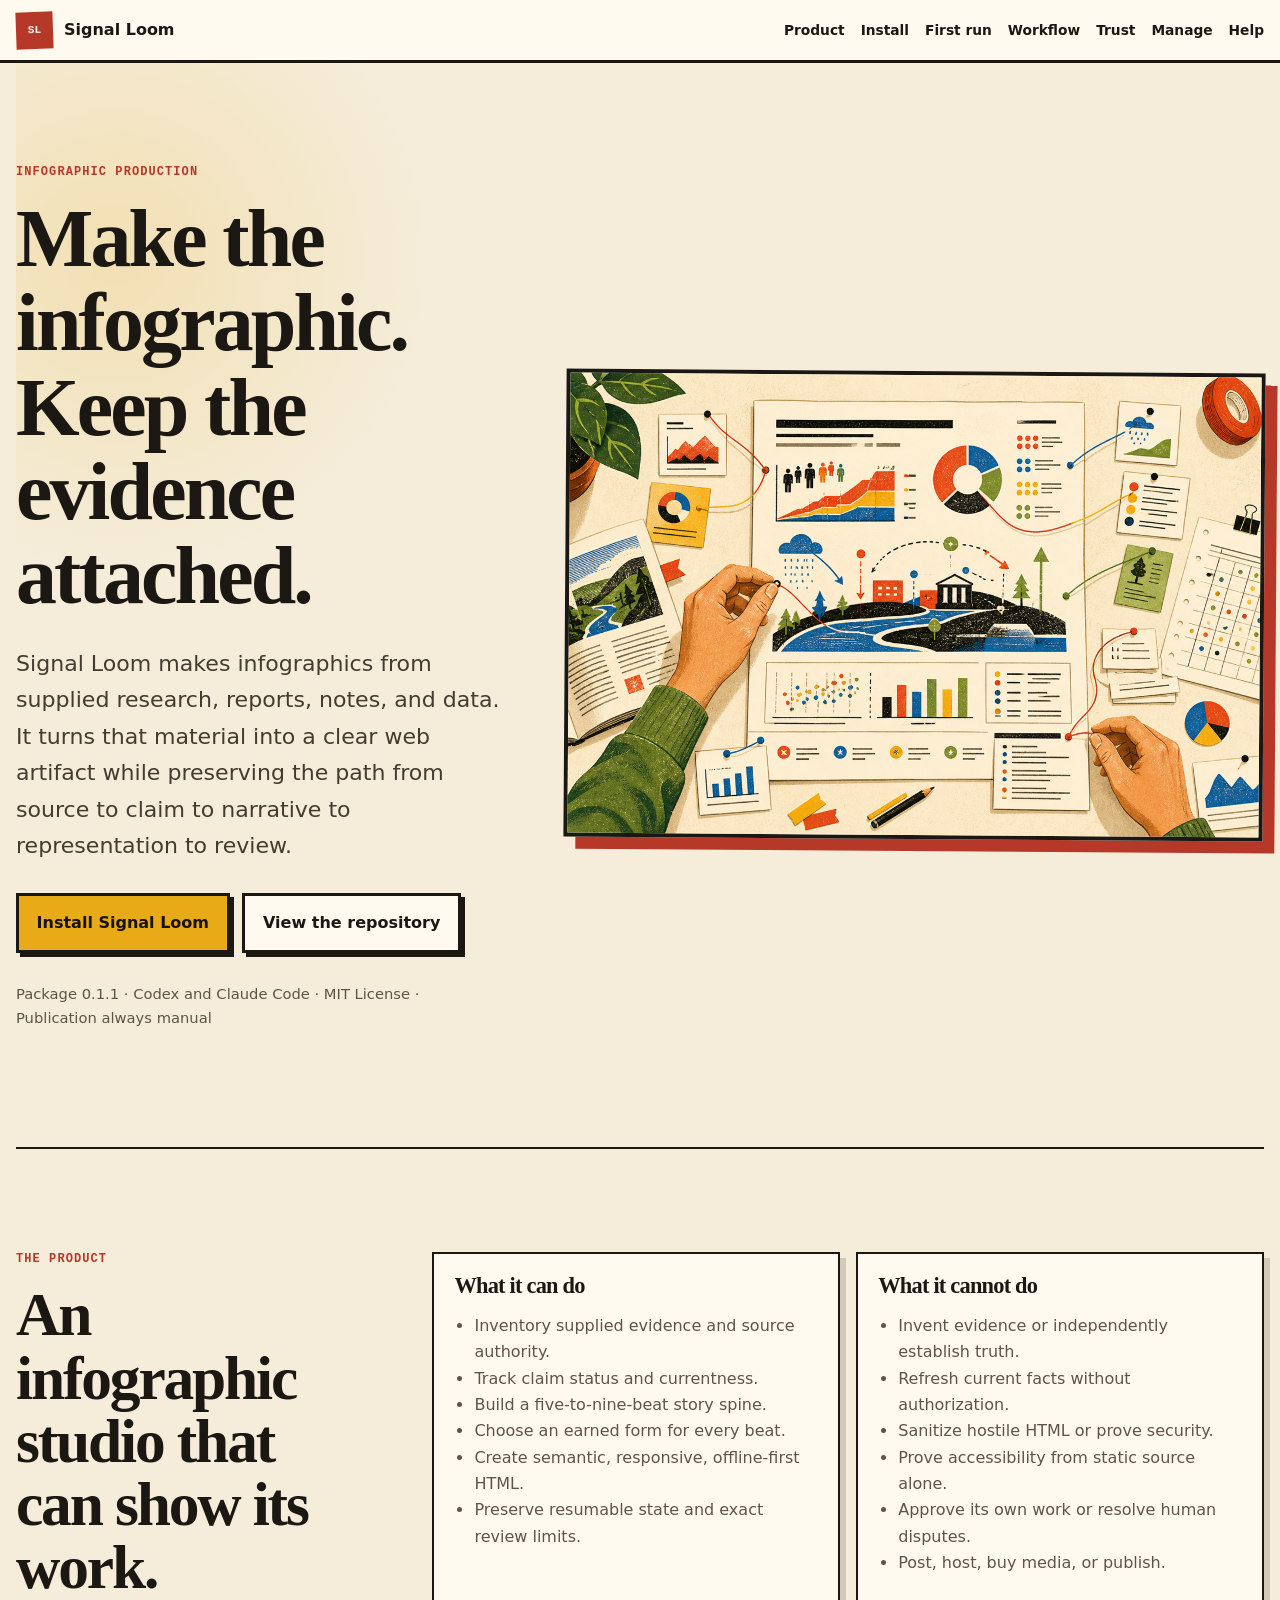
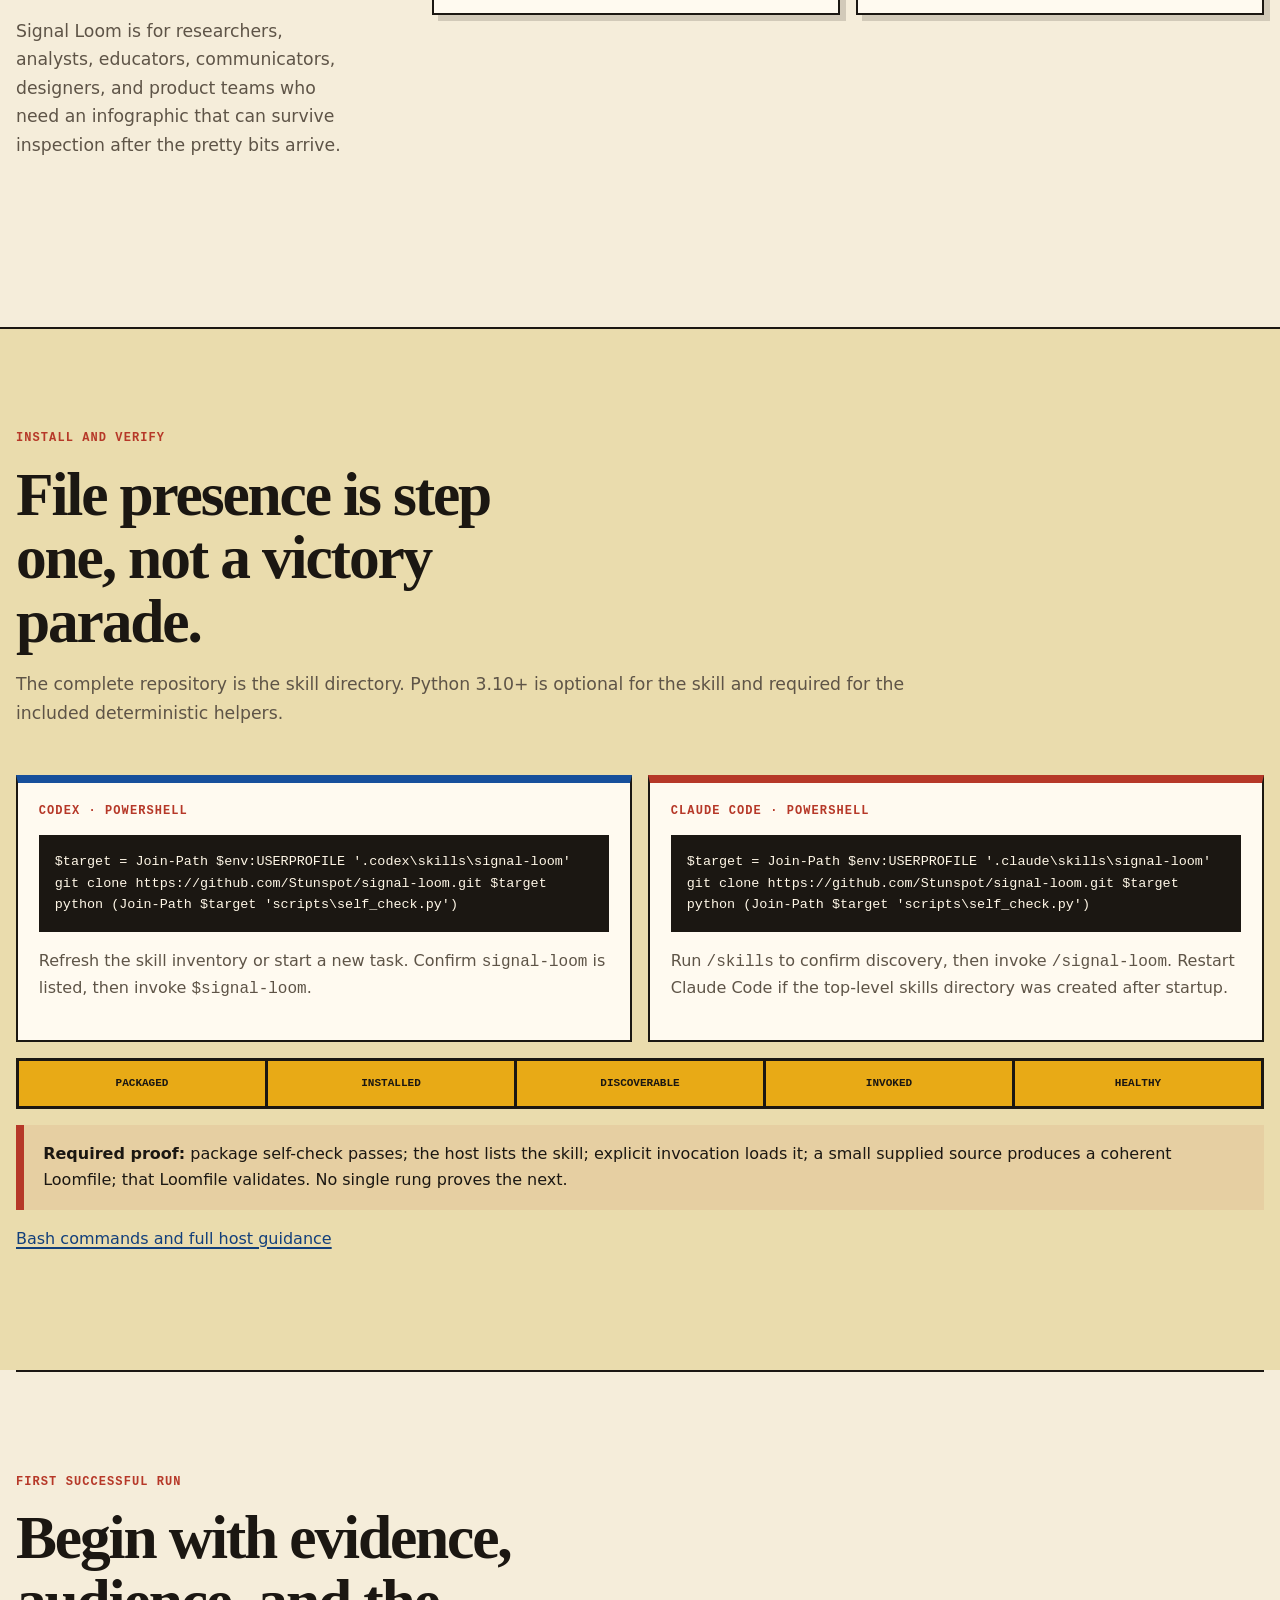
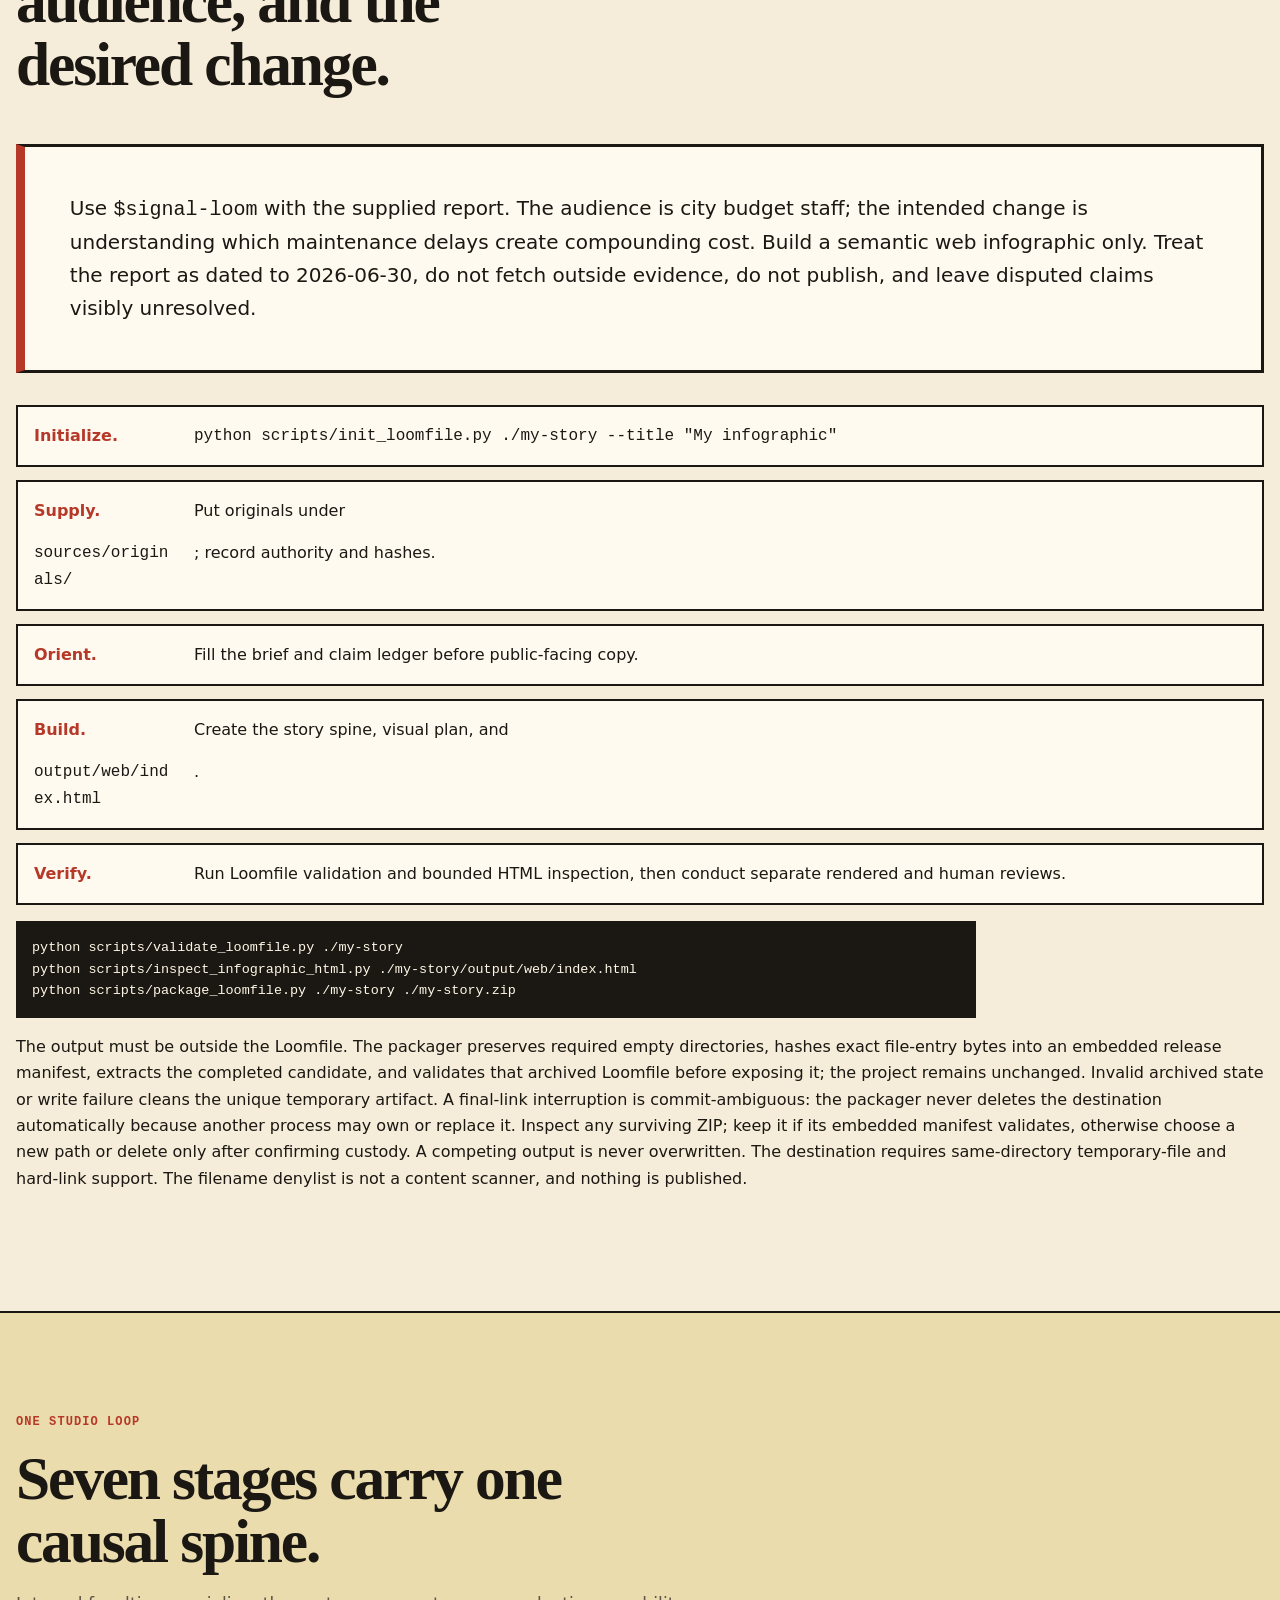
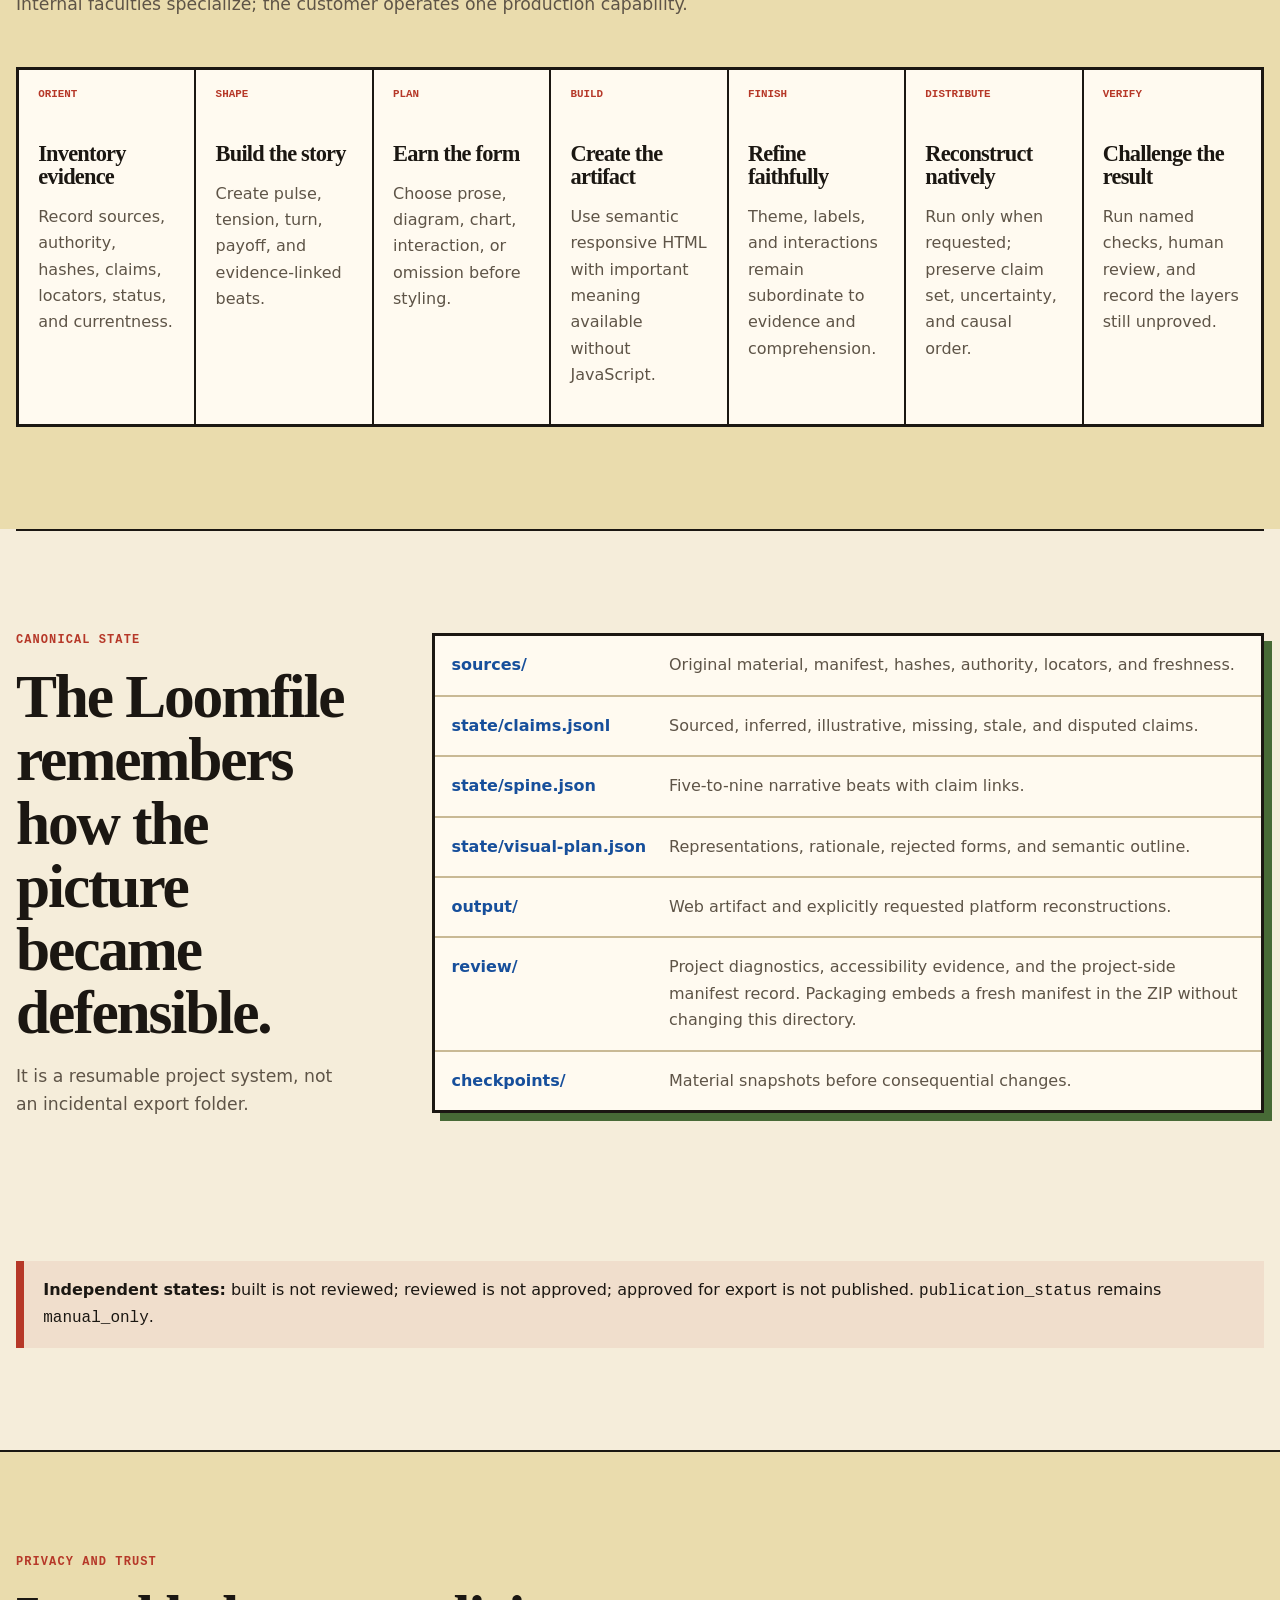
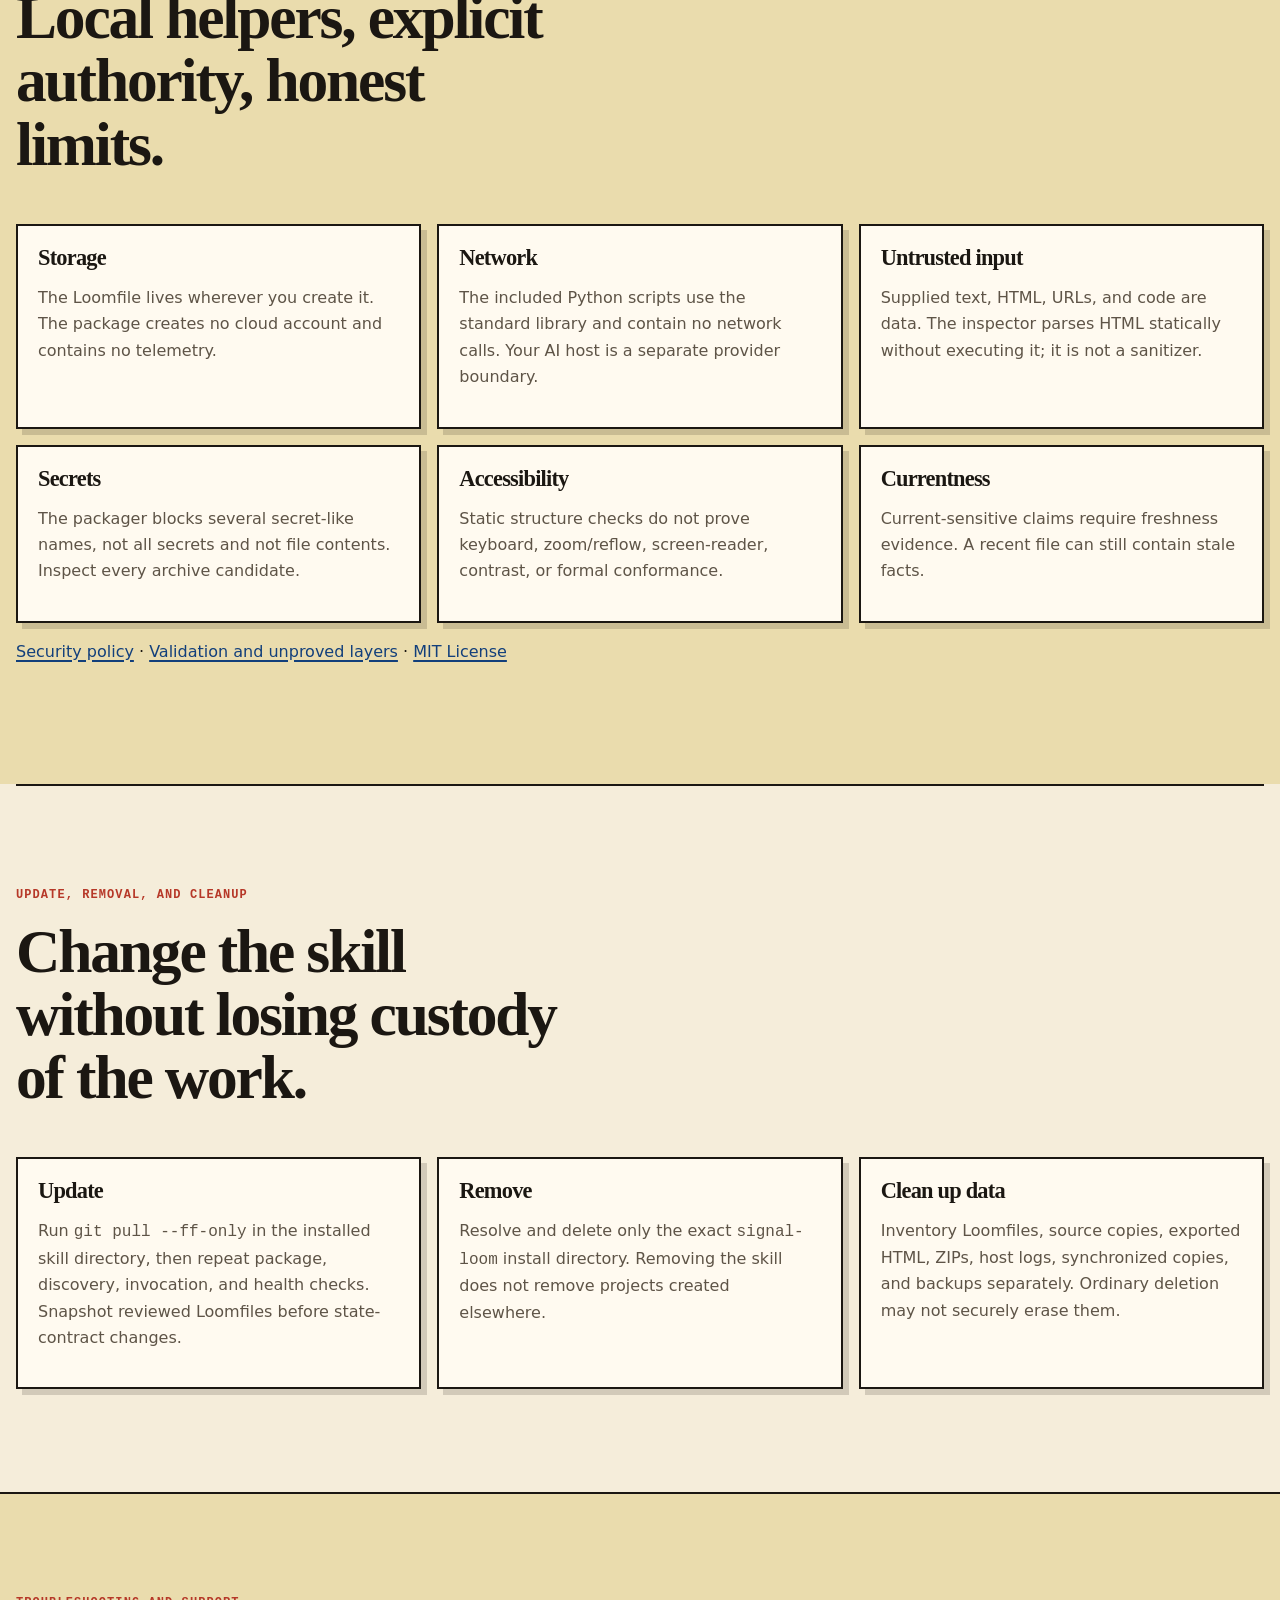
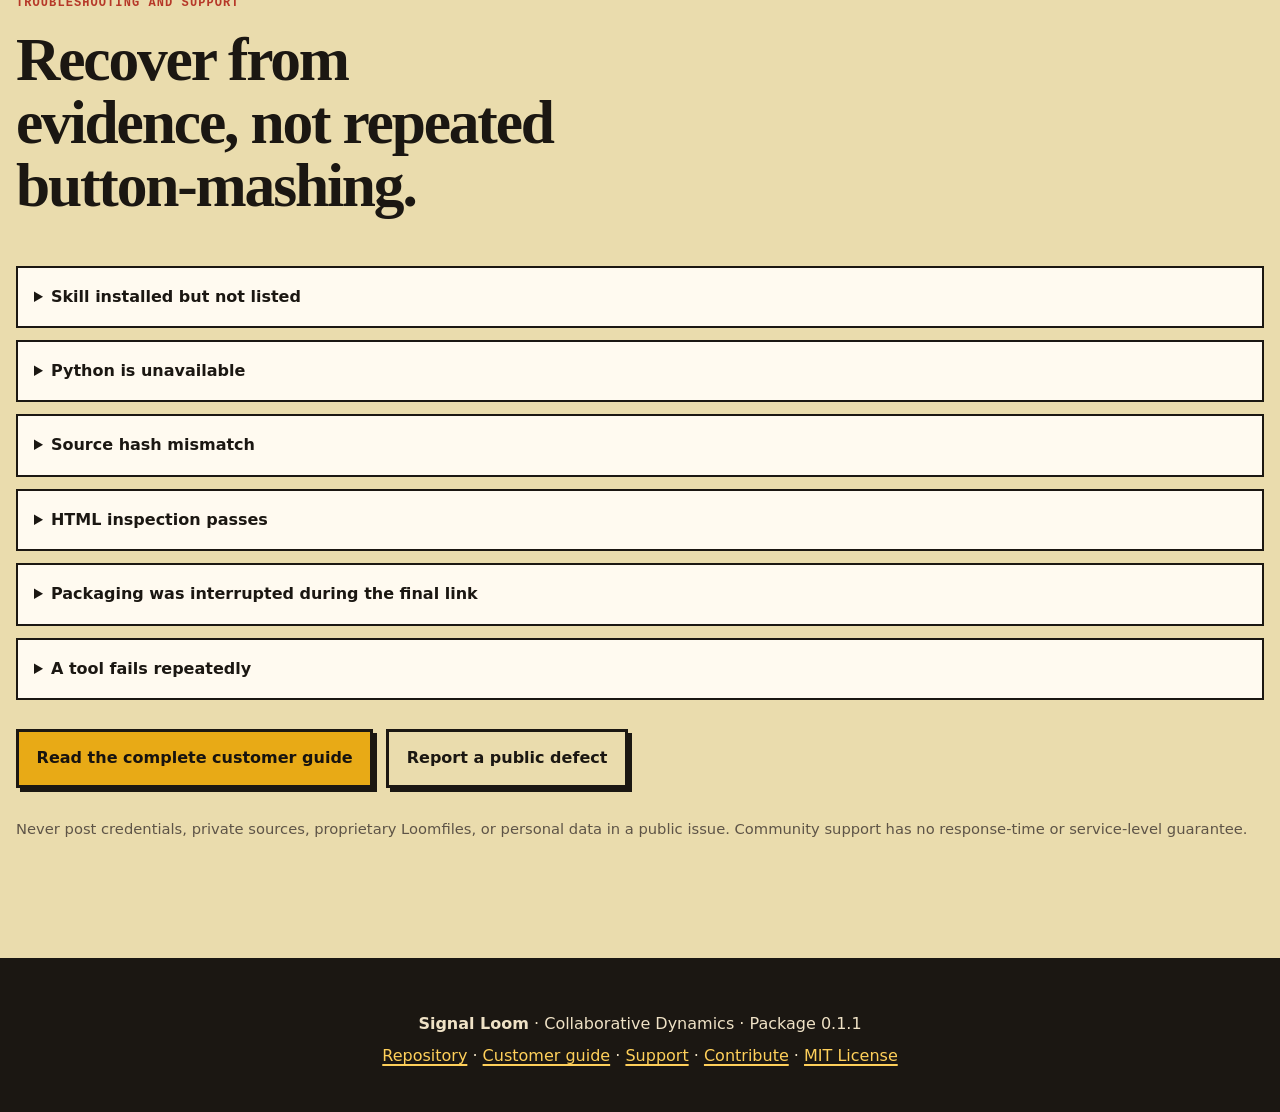
==== commit abac2271: "Reconcile Signal Loom v0.1.1" ====
--- a/docs/index.html
+++ b/docs/index.html
@@ -41,7 +41,7 @@
           <a class="button primary" href="#install">Install Signal Loom</a>
           <a class="button secondary" href="https://github.com/Stunspot/signal-loom">View the repository</a>
         </div>
-        <p class="quiet">Package 0.1.0 · Codex and Claude Code · MIT License · Publication always manual</p>
+        <p class="quiet">Package 0.1.1 · Codex and Claude Code · MIT License · Publication always manual</p>
       </div>
       <figure class="hero-visual">
         <img src="assets/signal-loom-pages-hero.png" width="1200" height="800" alt="An editor assembles a finished infographic from reports, data cards, charts, and citation slips connected by colored threads.">
@@ -178,7 +178,7 @@
   </main>
 
   <footer>
-    <p><strong>Signal Loom</strong> · Collaborative Dynamics · Package 0.1.0</p>
+    <p><strong>Signal Loom</strong> · Collaborative Dynamics · Package 0.1.1</p>
     <p><a href="https://github.com/Stunspot/signal-loom">Repository</a> · <a href="https://github.com/Stunspot/signal-loom/blob/main/docs/CUSTOMER-GUIDE.md">Customer guide</a> · <a href="https://github.com/Stunspot/signal-loom/blob/main/SUPPORT.md">Support</a> · <a href="https://github.com/Stunspot/signal-loom/blob/main/CONTRIBUTING.md">Contribute</a> · <a href="https://github.com/Stunspot/signal-loom/blob/main/LICENSE.md">MIT License</a></p>
   </footer>
 </body>
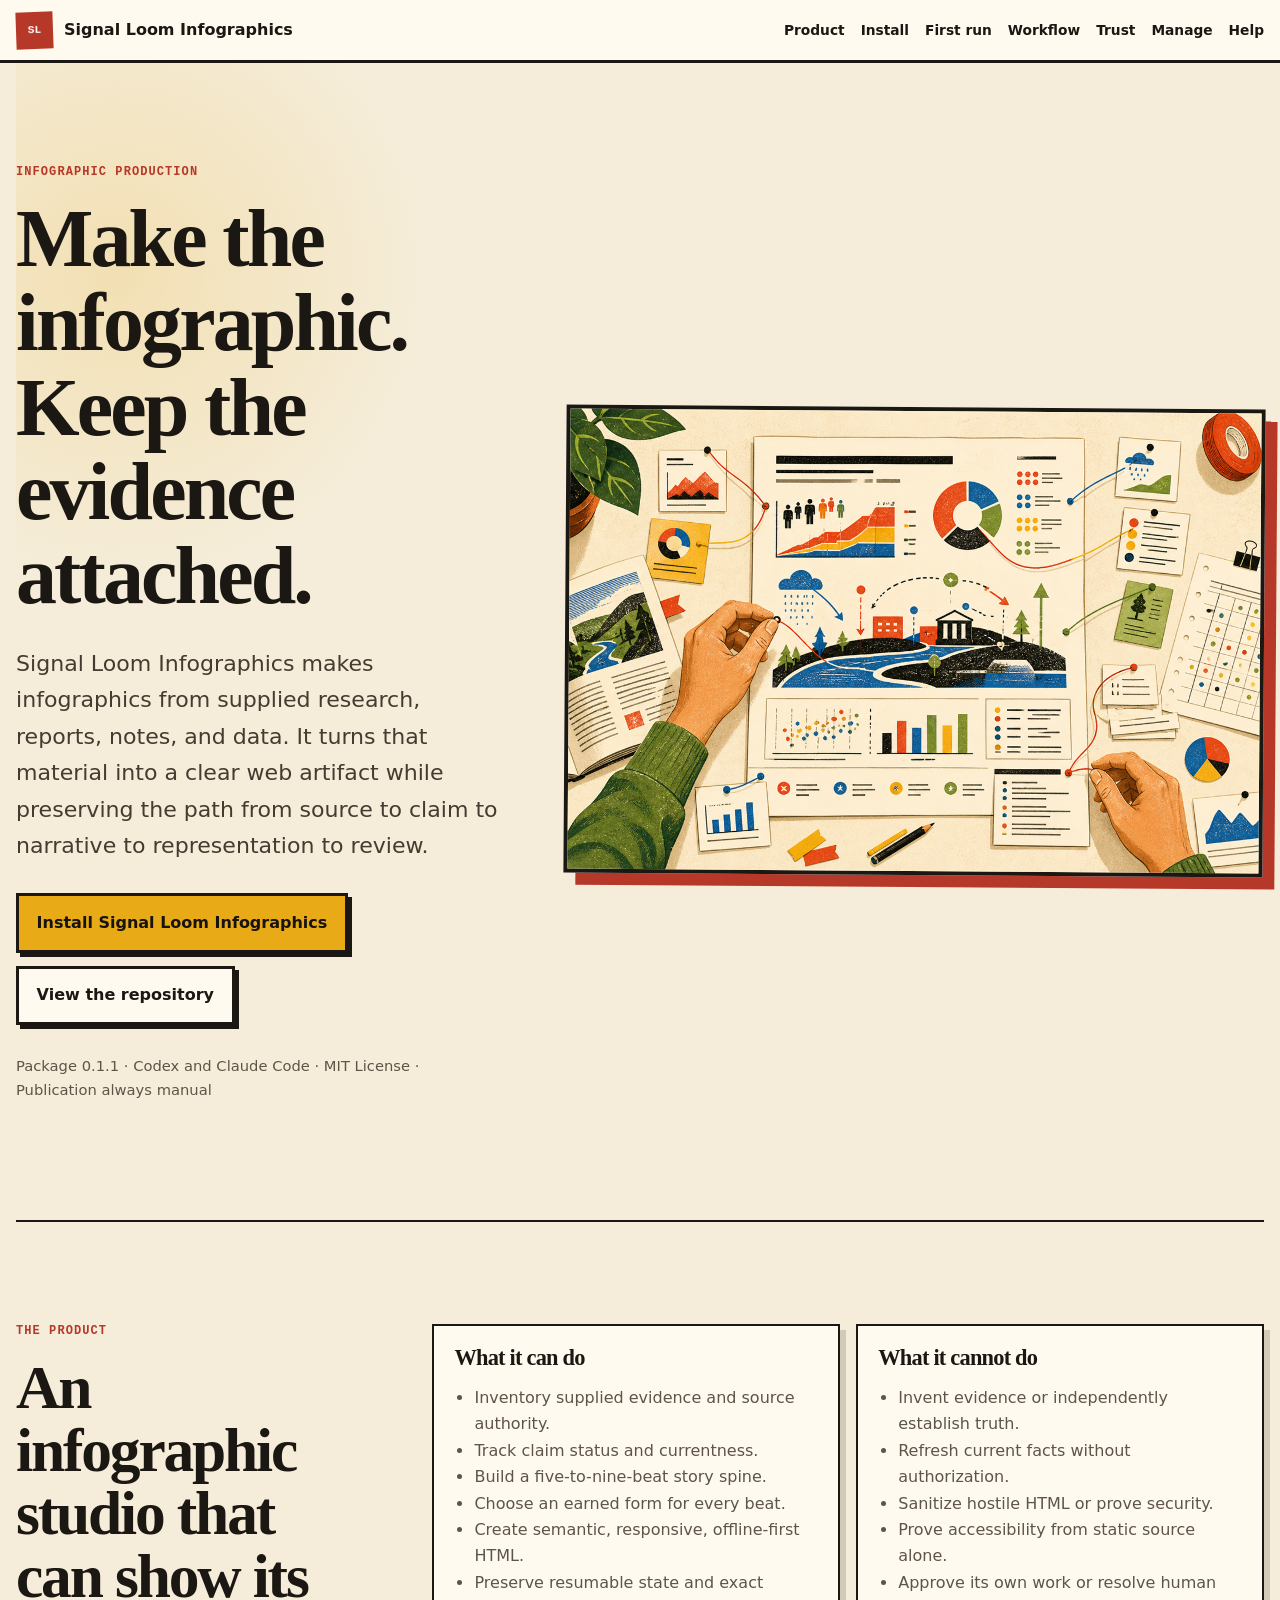
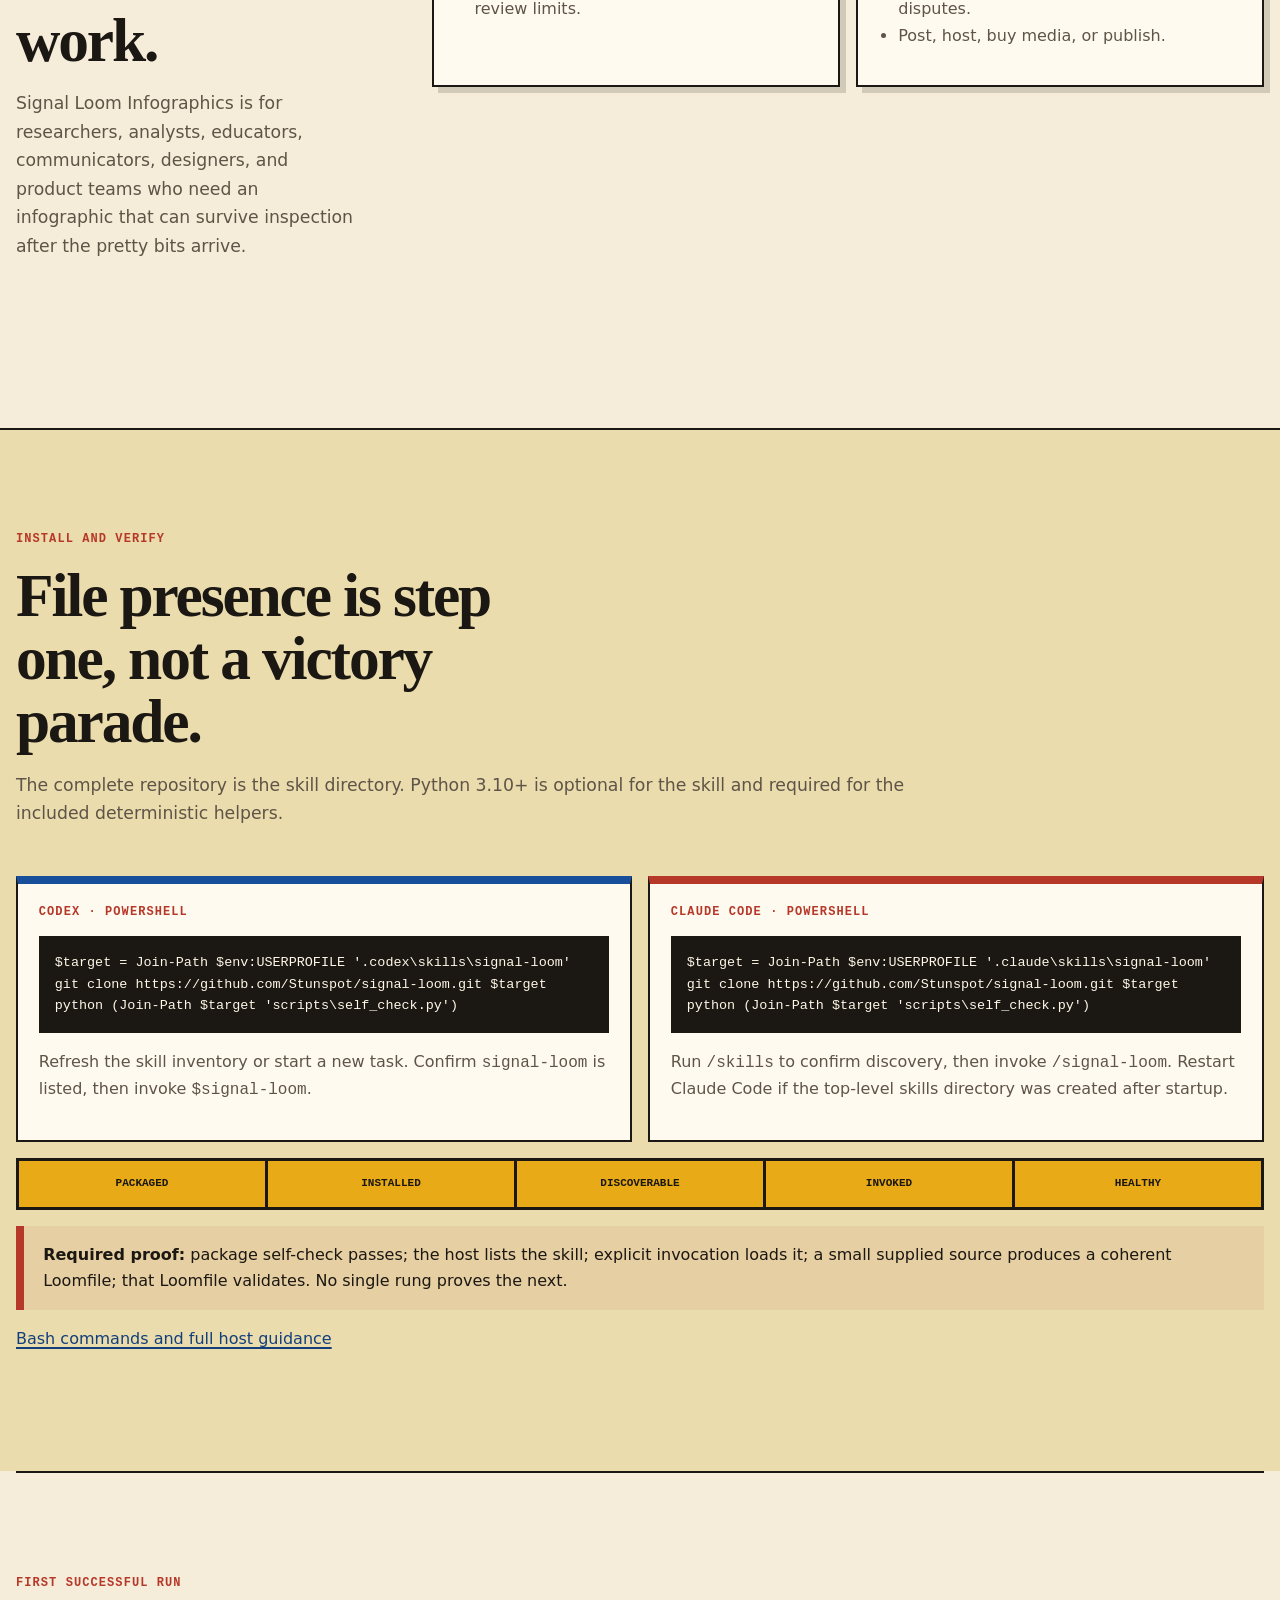
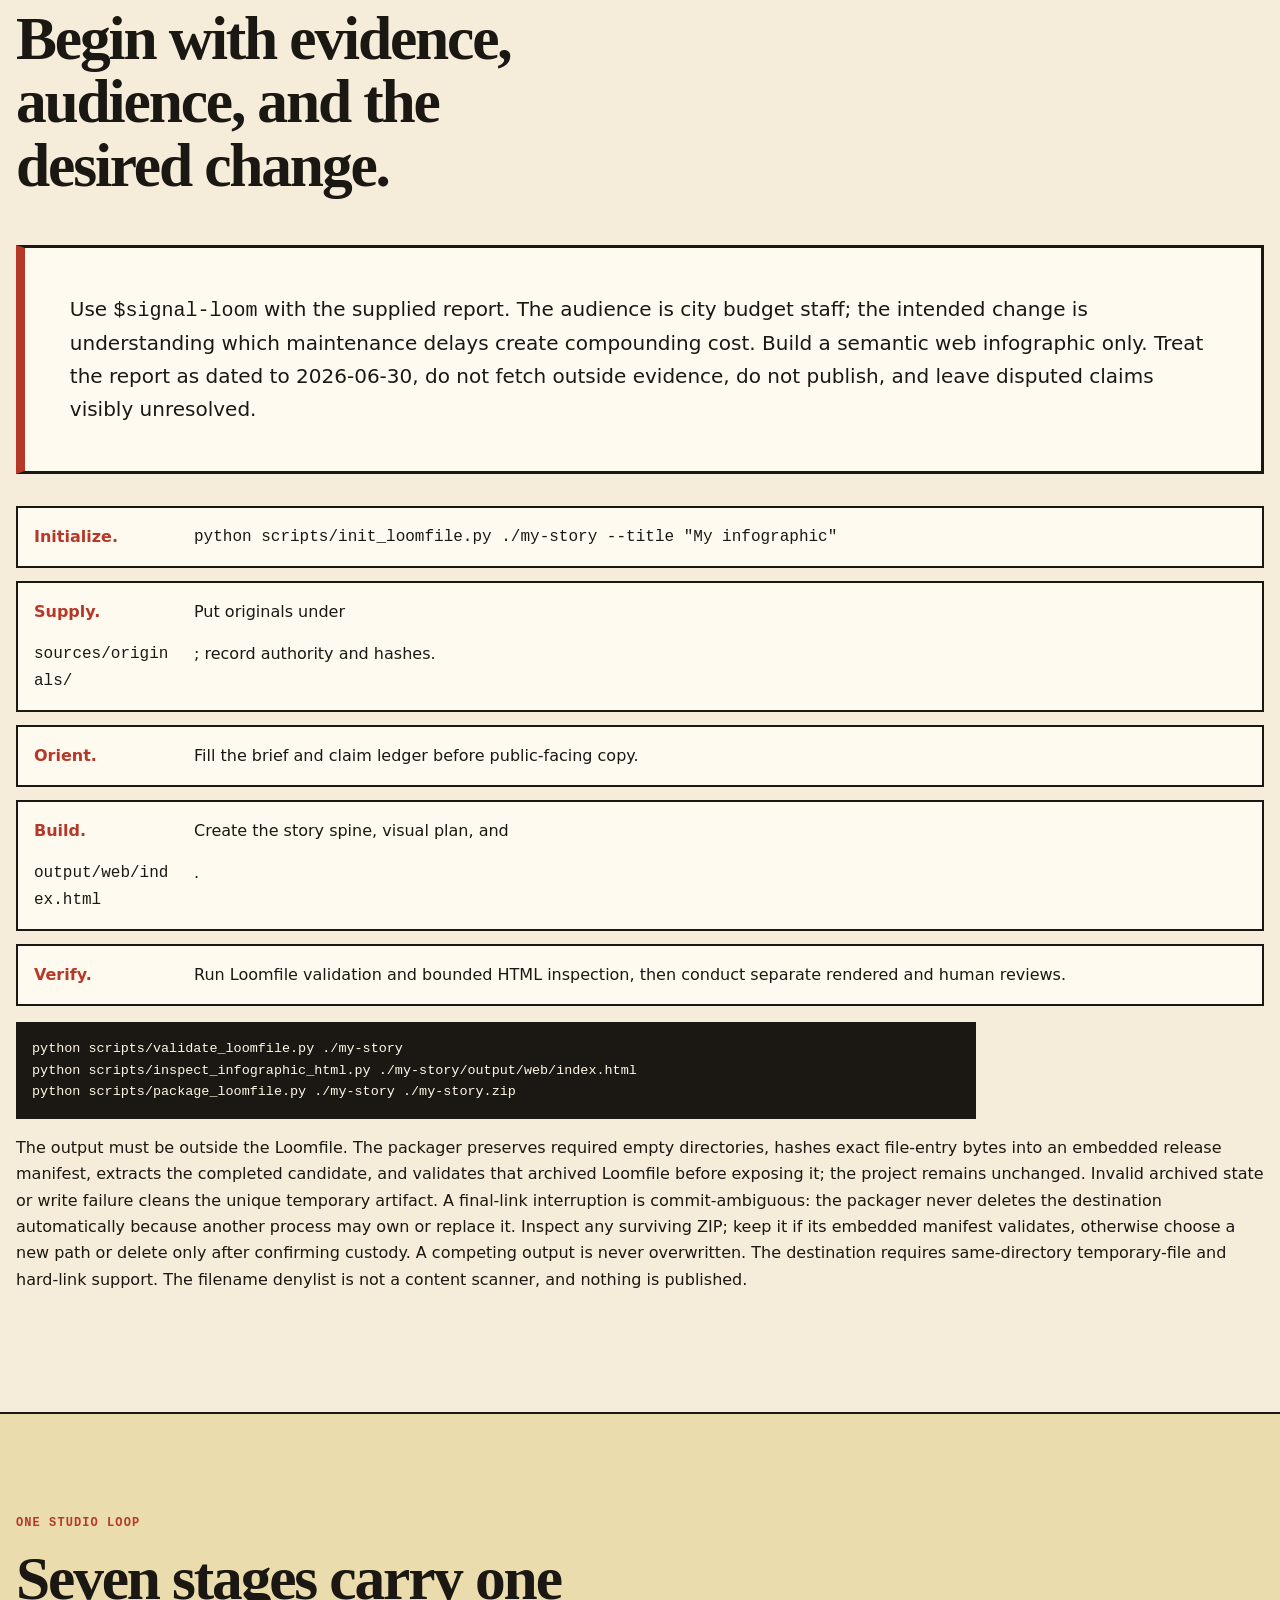
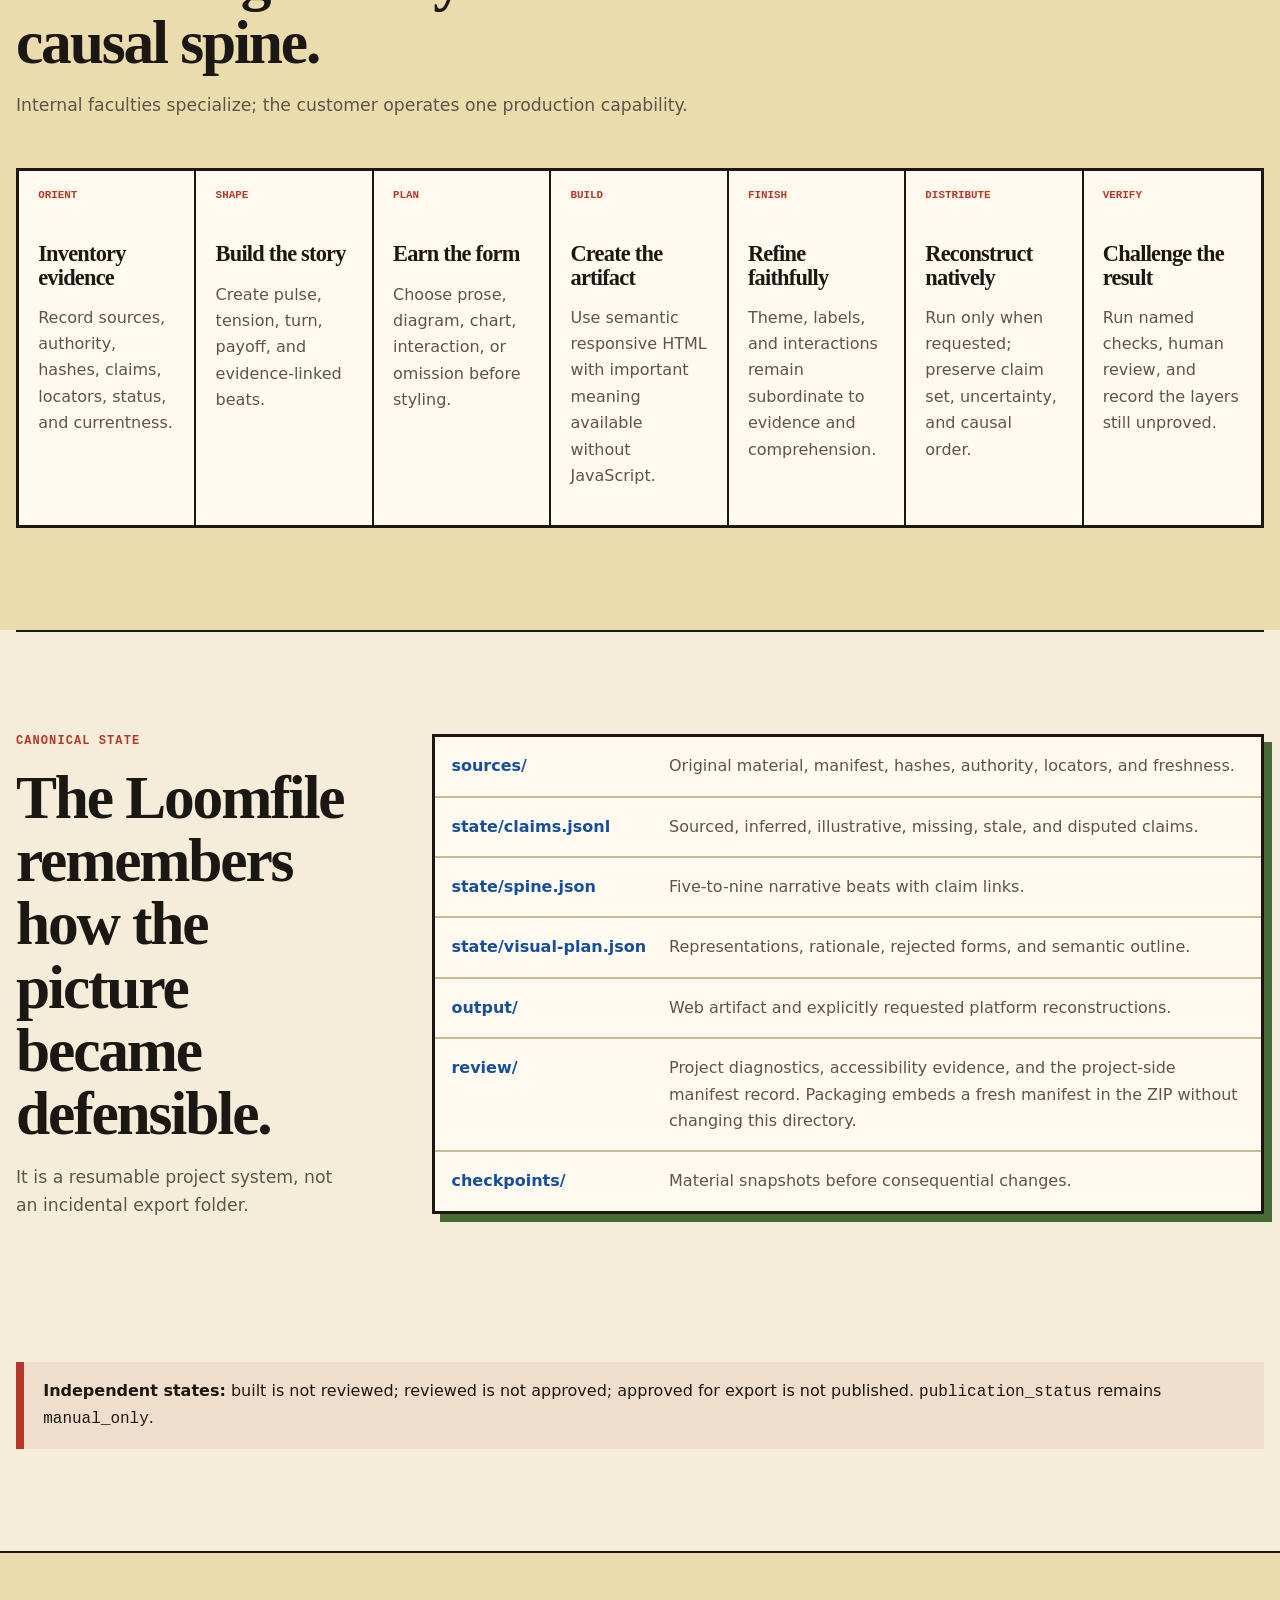
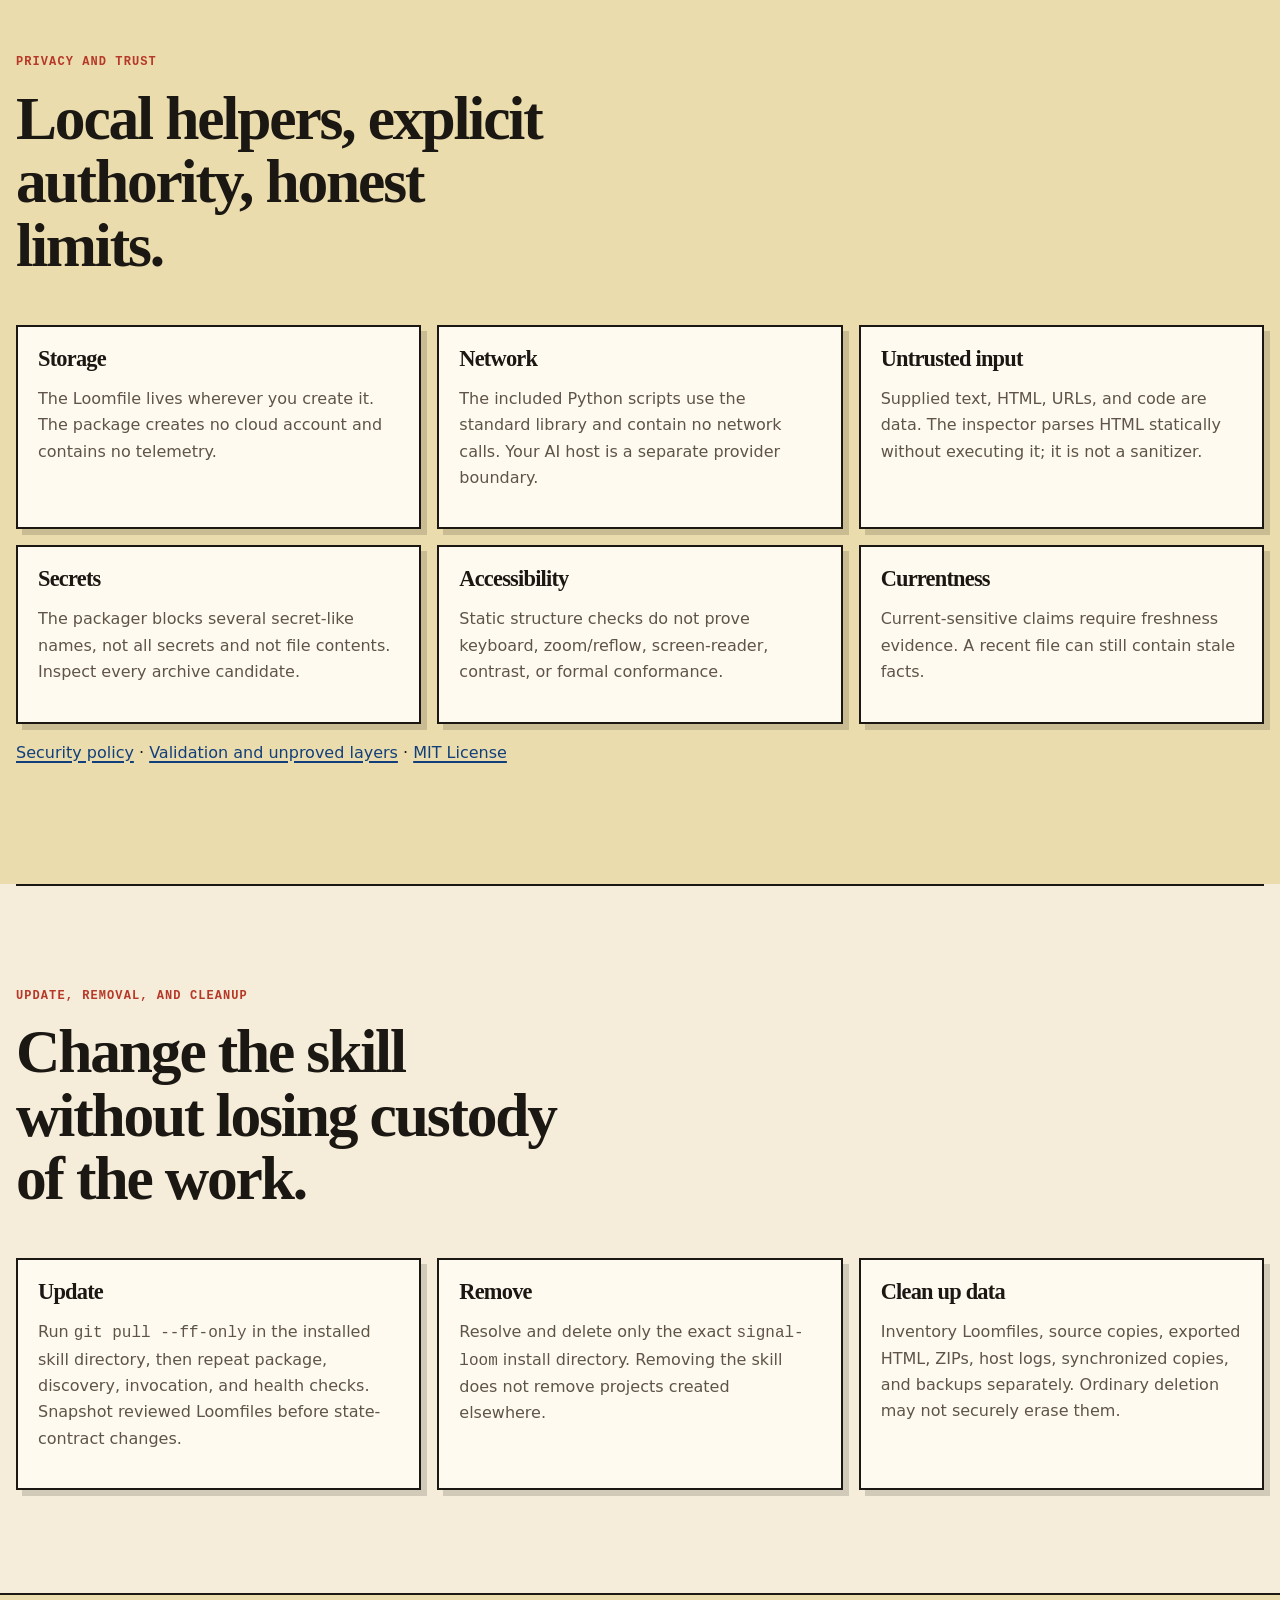
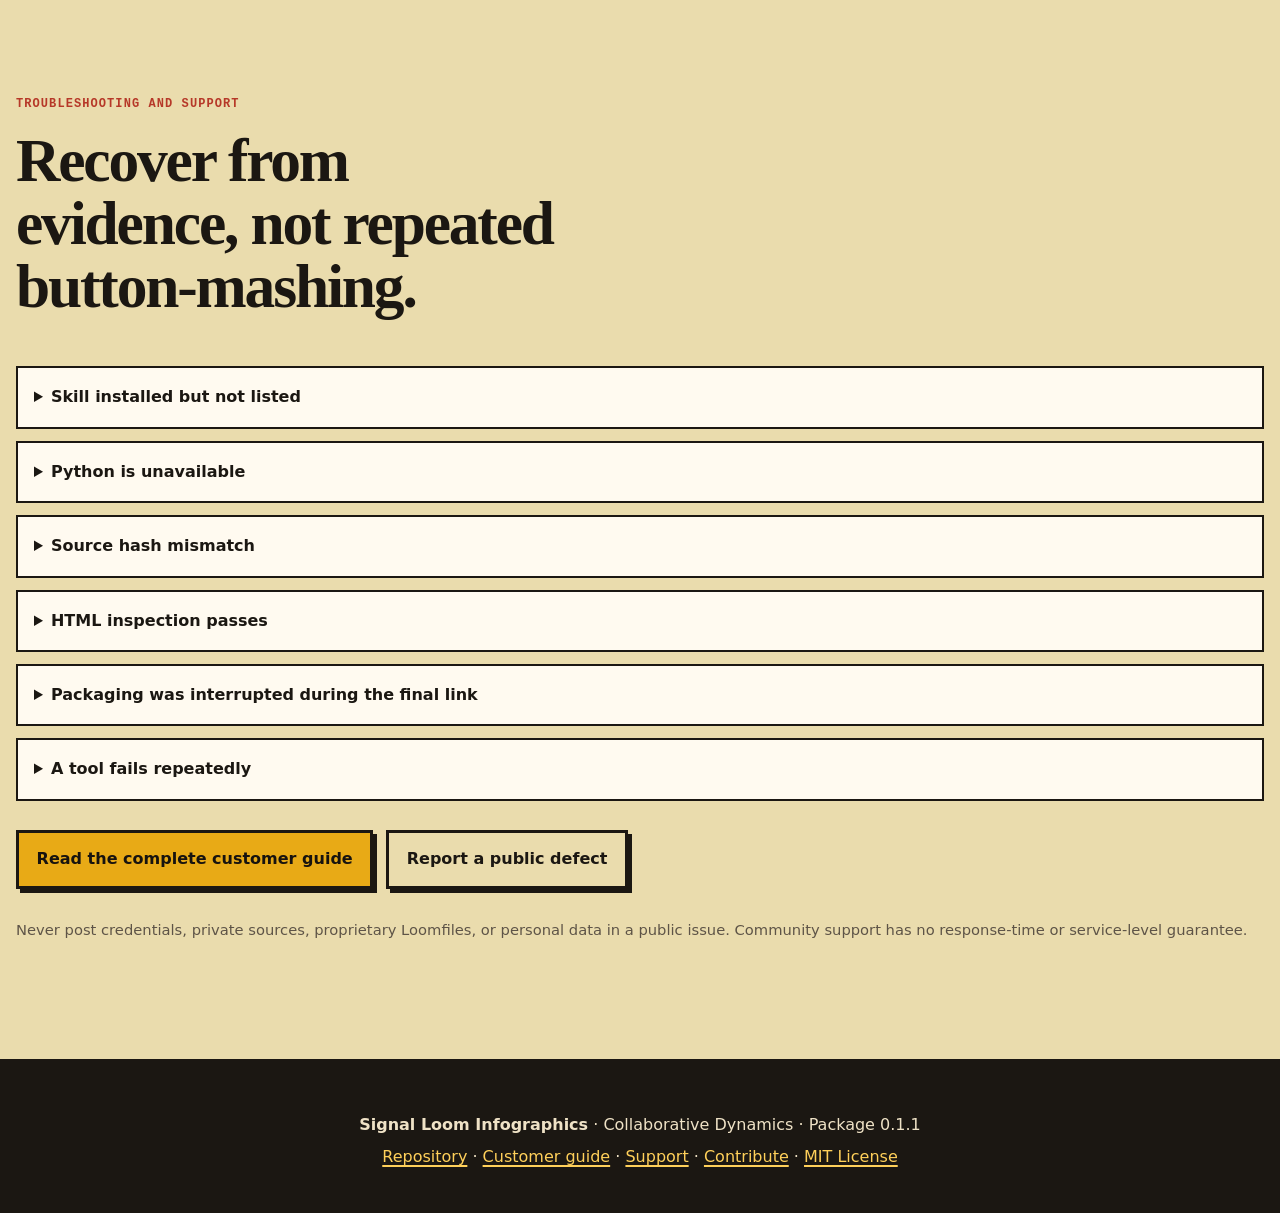
==== commit 4ae29c5c: "Rename display title to Signal Loom Infographics" ====
--- a/docs/index.html
+++ b/docs/index.html
@@ -3,28 +3,28 @@
 <head>
   <meta charset="utf-8">
   <meta name="viewport" content="width=device-width, initial-scale=1">
-  <meta name="description" content="Install and use Signal Loom to make source-bound infographics from supplied research, reports, notes, and data.">
+  <meta name="description" content="Install and use Signal Loom Infographics to make source-bound infographics from supplied research, reports, notes, and data.">
   <meta name="theme-color" content="#17130f">
   <meta property="og:type" content="website">
-  <meta property="og:title" content="Signal Loom">
+  <meta property="og:title" content="Signal Loom Infographics">
   <meta property="og:description" content="Makes source-bound infographics from research and data.">
   <meta property="og:url" content="https://stunspot.github.io/signal-loom/">
   <meta property="og:image" content="https://stunspot.github.io/signal-loom/assets/signal-loom-social-card.jpg">
-  <meta property="og:image:width" content="1200">
-  <meta property="og:image:height" content="630">
-  <meta property="og:image:alt" content="Signal Loom. Makes source-bound infographics from research and data. A printing loom turns connected evidence cards into a finished infographic.">
+  <meta property="og:image:width" content="1731">
+  <meta property="og:image:height" content="909">
+  <meta property="og:image:alt" content="Signal Loom Infographics. Makes source-bound infographics from research and data. A printing loom turns connected evidence cards into a finished infographic.">
   <meta name="twitter:card" content="summary_large_image">
-  <meta name="twitter:title" content="Signal Loom">
+  <meta name="twitter:title" content="Signal Loom Infographics">
   <meta name="twitter:description" content="Makes source-bound infographics from research and data.">
   <meta name="twitter:image" content="https://stunspot.github.io/signal-loom/assets/signal-loom-social-card.jpg">
-  <title>Signal Loom · Source-bound infographic production</title>
+  <title>Signal Loom Infographics · Source-bound infographic production</title>
   <link rel="stylesheet" href="style.css">
 </head>
 <body>
   <a class="skip-link" href="#main">Skip to content</a>
   <header class="site-header">
     <nav aria-label="Primary navigation">
-      <a class="brand" href="#top" aria-label="Signal Loom home"><span class="brand-mark" aria-hidden="true">SL</span><span>Signal Loom</span></a>
+      <a class="brand" href="#top" aria-label="Signal Loom Infographics home"><span class="brand-mark" aria-hidden="true">SL</span><span>Signal Loom Infographics</span></a>
       <div class="nav-links">
         <a href="#product">Product</a><a href="#install">Install</a><a href="#first-run">First run</a><a href="#workflow">Workflow</a><a href="#trust">Trust</a><a href="#manage">Manage</a><a href="#help">Help</a>
       </div>
@@ -36,9 +36,9 @@
       <div class="hero-copy">
         <p class="eyebrow">Infographic production</p>
         <h1>Make the infographic. Keep the evidence attached.</h1>
-        <p class="lede">Signal Loom makes infographics from supplied research, reports, notes, and data. It turns that material into a clear web artifact while preserving the path from source to claim to narrative to representation to review.</p>
+        <p class="lede">Signal Loom Infographics makes infographics from supplied research, reports, notes, and data. It turns that material into a clear web artifact while preserving the path from source to claim to narrative to representation to review.</p>
         <div class="actions">
-          <a class="button primary" href="#install">Install Signal Loom</a>
+          <a class="button primary" href="#install">Install Signal Loom Infographics</a>
           <a class="button secondary" href="https://github.com/Stunspot/signal-loom">View the repository</a>
         </div>
         <p class="quiet">Package 0.1.1 · Codex and Claude Code · MIT License · Publication always manual</p>
@@ -52,7 +52,7 @@
       <div class="section-heading">
         <p class="eyebrow">The product</p>
         <h2>An infographic studio that can show its work.</h2>
-        <p>Signal Loom is for researchers, analysts, educators, communicators, designers, and product teams who need an infographic that can survive inspection after the pretty bits arrive.</p>
+        <p>Signal Loom Infographics is for researchers, analysts, educators, communicators, designers, and product teams who need an infographic that can survive inspection after the pretty bits arrive.</p>
       </div>
       <div class="card-grid two">
         <article><h3>What it can do</h3><ul><li>Inventory supplied evidence and source authority.</li><li>Track claim status and currentness.</li><li>Build a five-to-nine-beat story spine.</li><li>Choose an earned form for every beat.</li><li>Create semantic, responsive, offline-first HTML.</li><li>Preserve resumable state and exact review limits.</li></ul></article>
@@ -178,7 +178,7 @@
   </main>
 
   <footer>
-    <p><strong>Signal Loom</strong> · Collaborative Dynamics · Package 0.1.1</p>
+    <p><strong>Signal Loom Infographics</strong> · Collaborative Dynamics · Package 0.1.1</p>
     <p><a href="https://github.com/Stunspot/signal-loom">Repository</a> · <a href="https://github.com/Stunspot/signal-loom/blob/main/docs/CUSTOMER-GUIDE.md">Customer guide</a> · <a href="https://github.com/Stunspot/signal-loom/blob/main/SUPPORT.md">Support</a> · <a href="https://github.com/Stunspot/signal-loom/blob/main/CONTRIBUTING.md">Contribute</a> · <a href="https://github.com/Stunspot/signal-loom/blob/main/LICENSE.md">MIT License</a></p>
   </footer>
 </body>
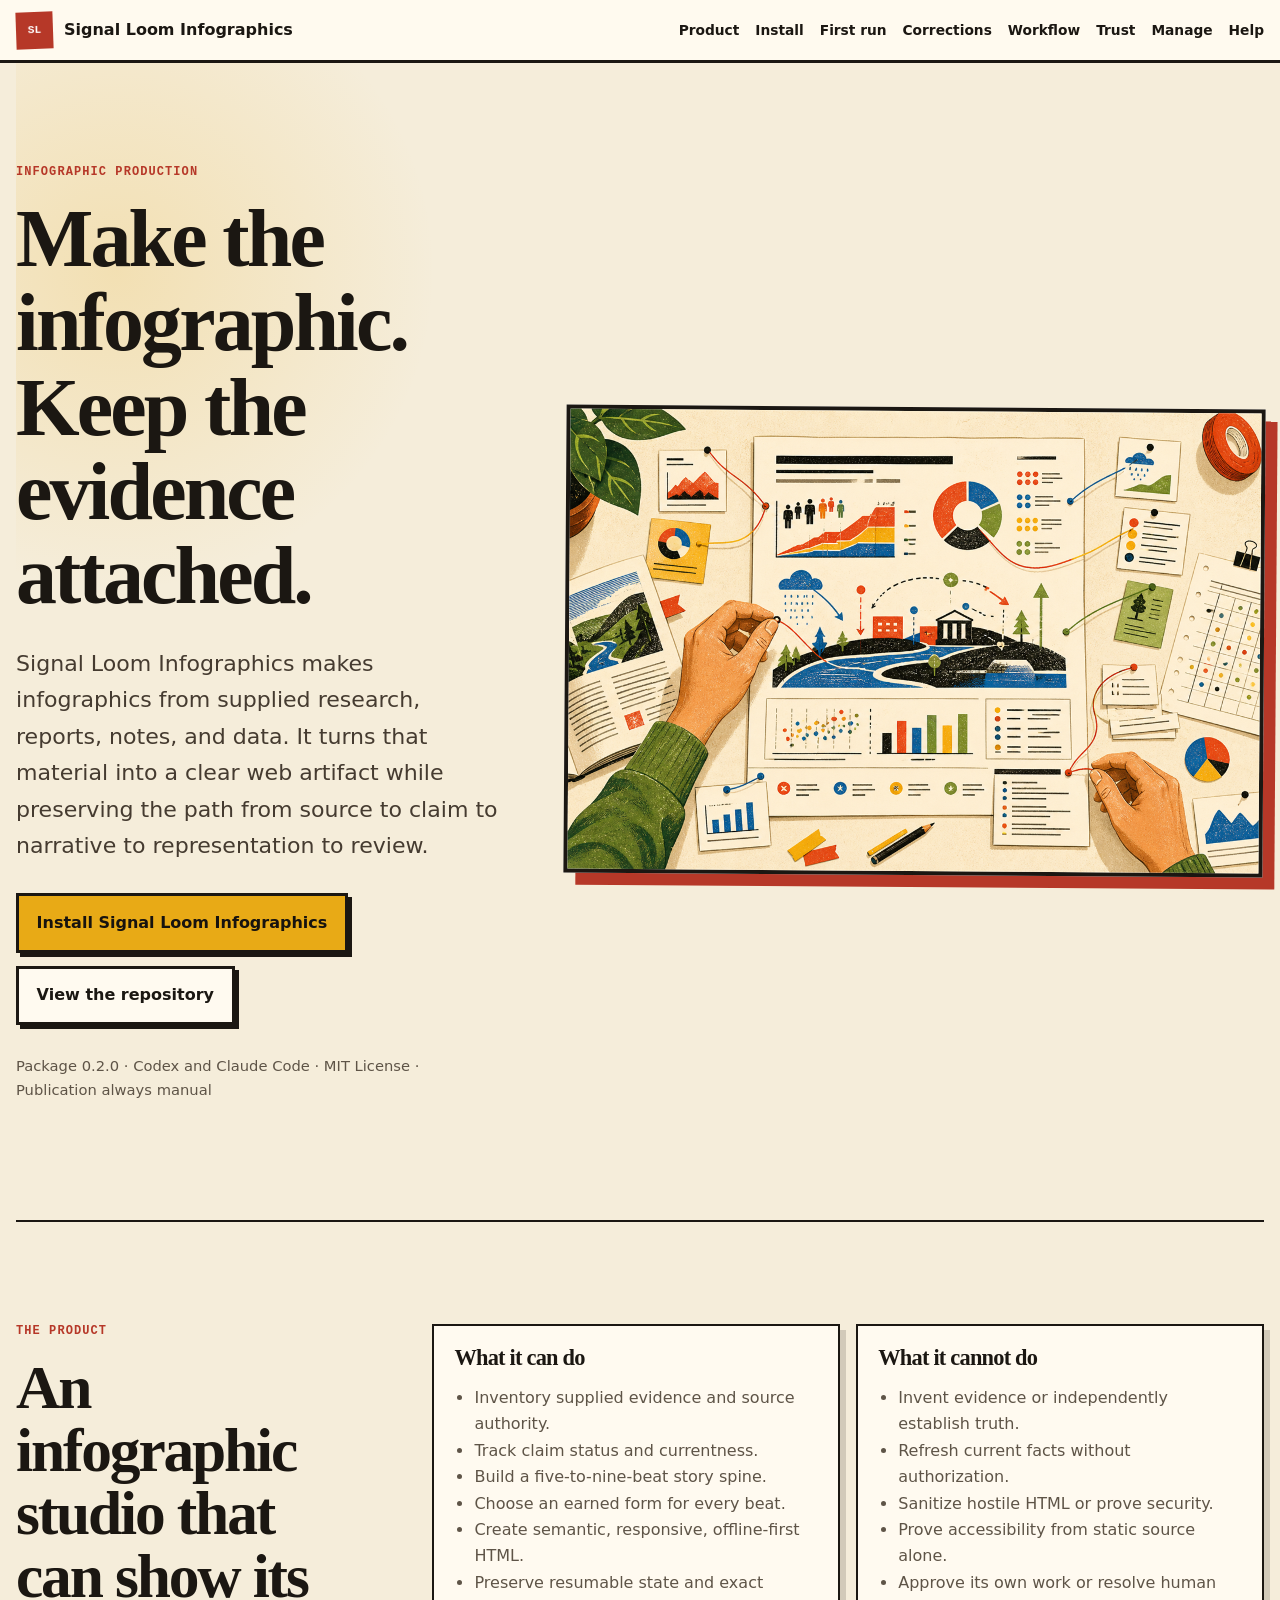
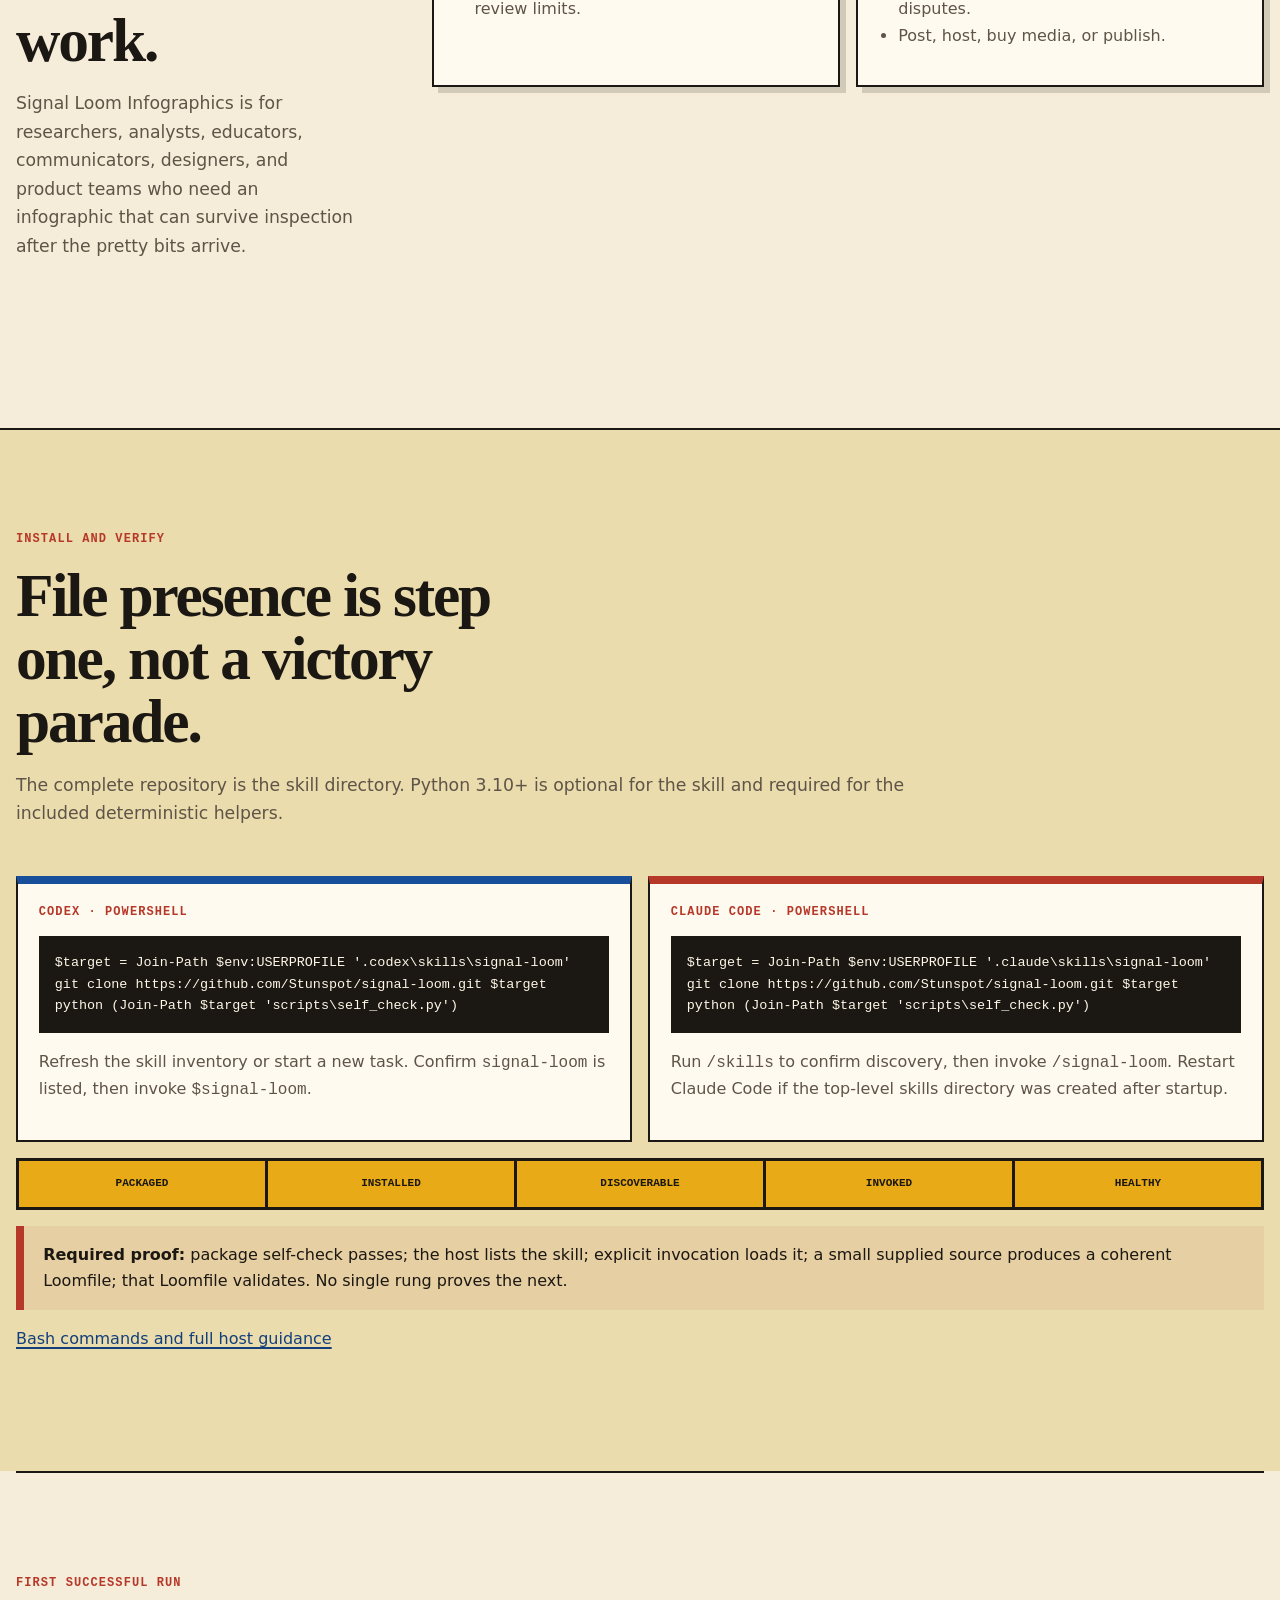
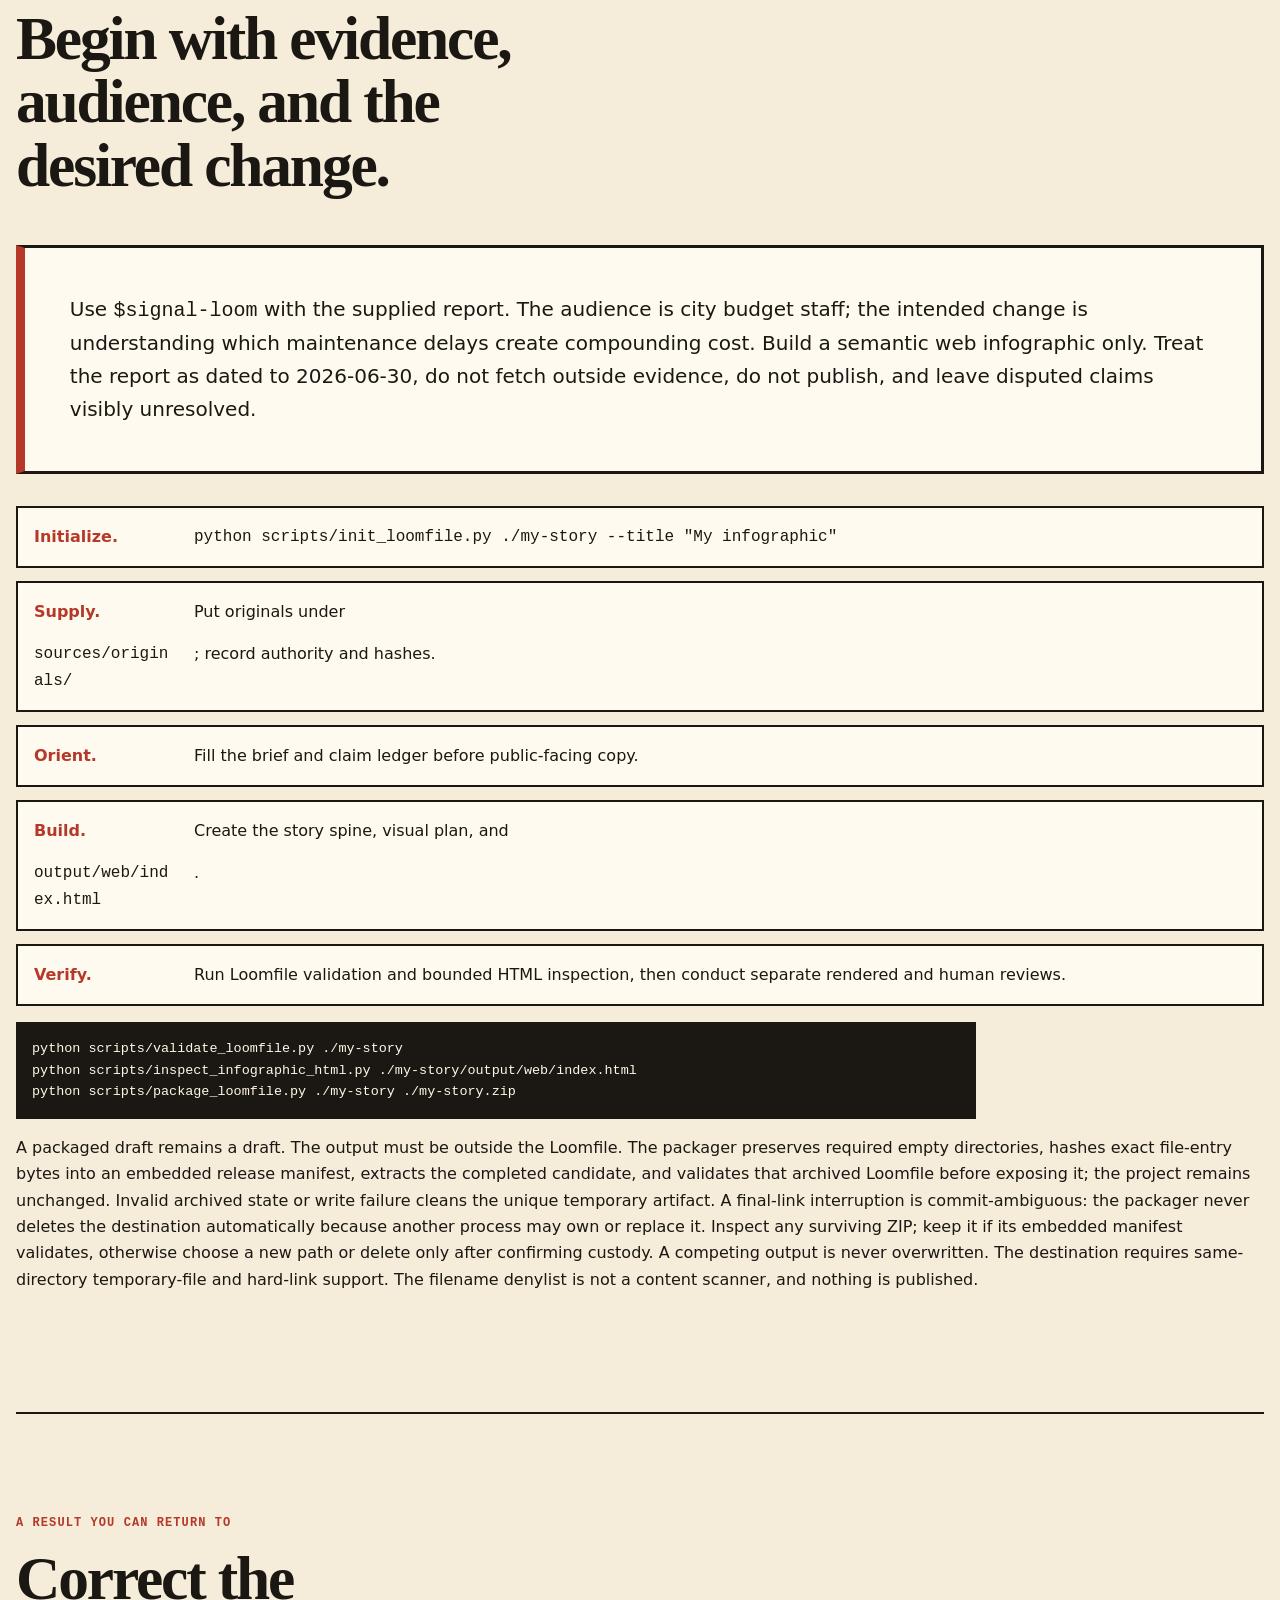
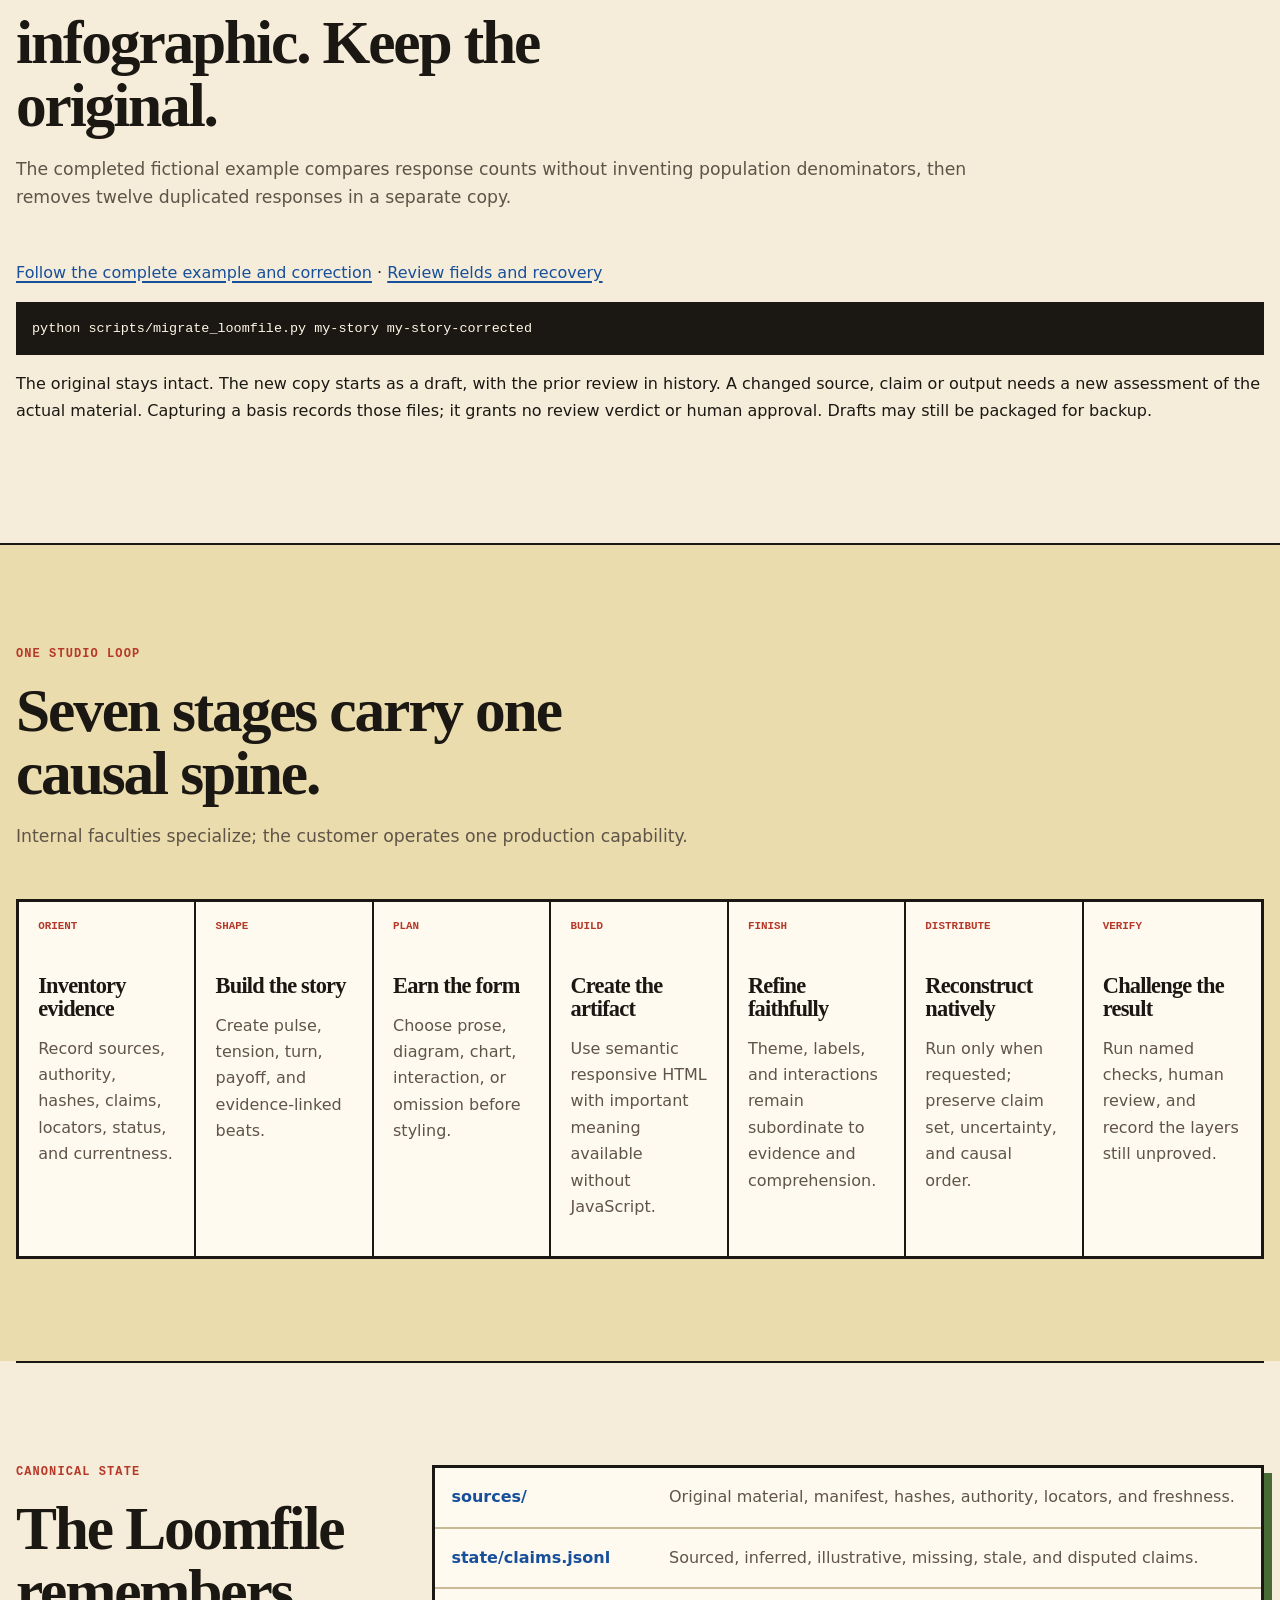
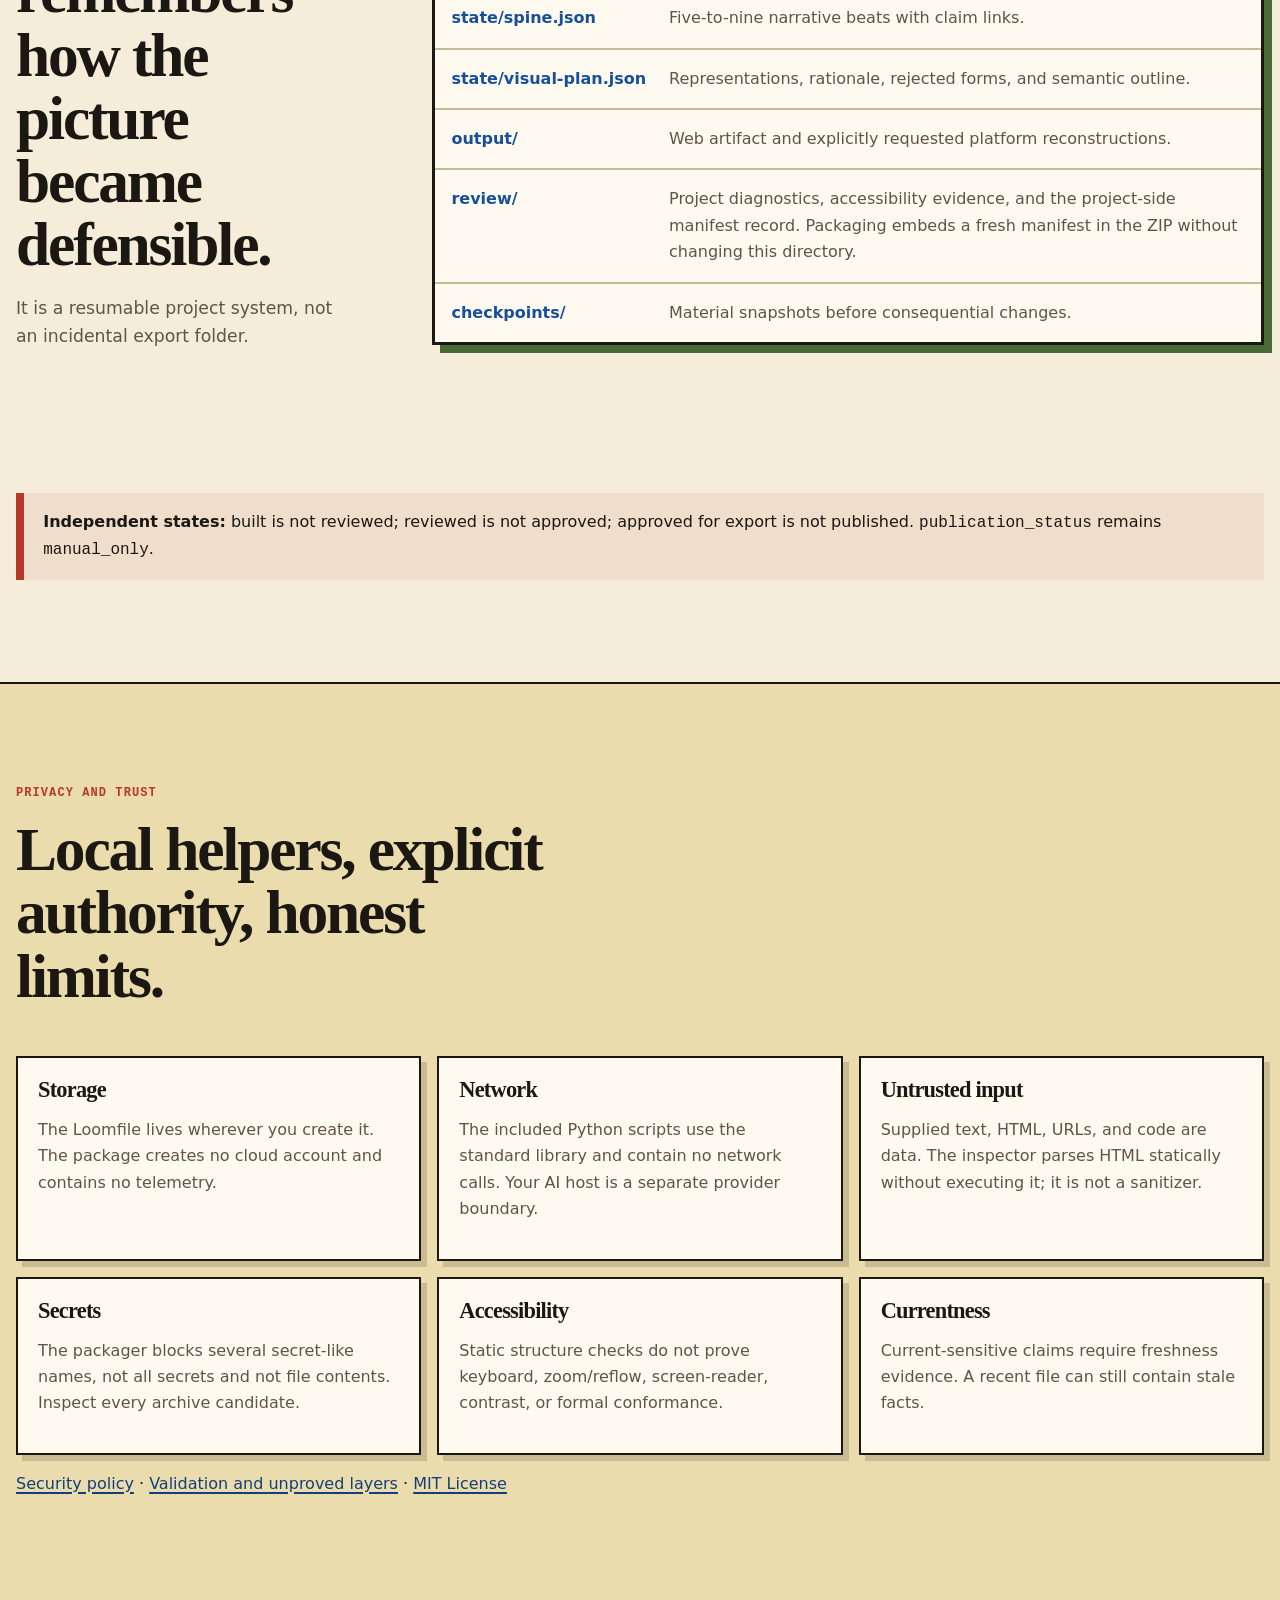
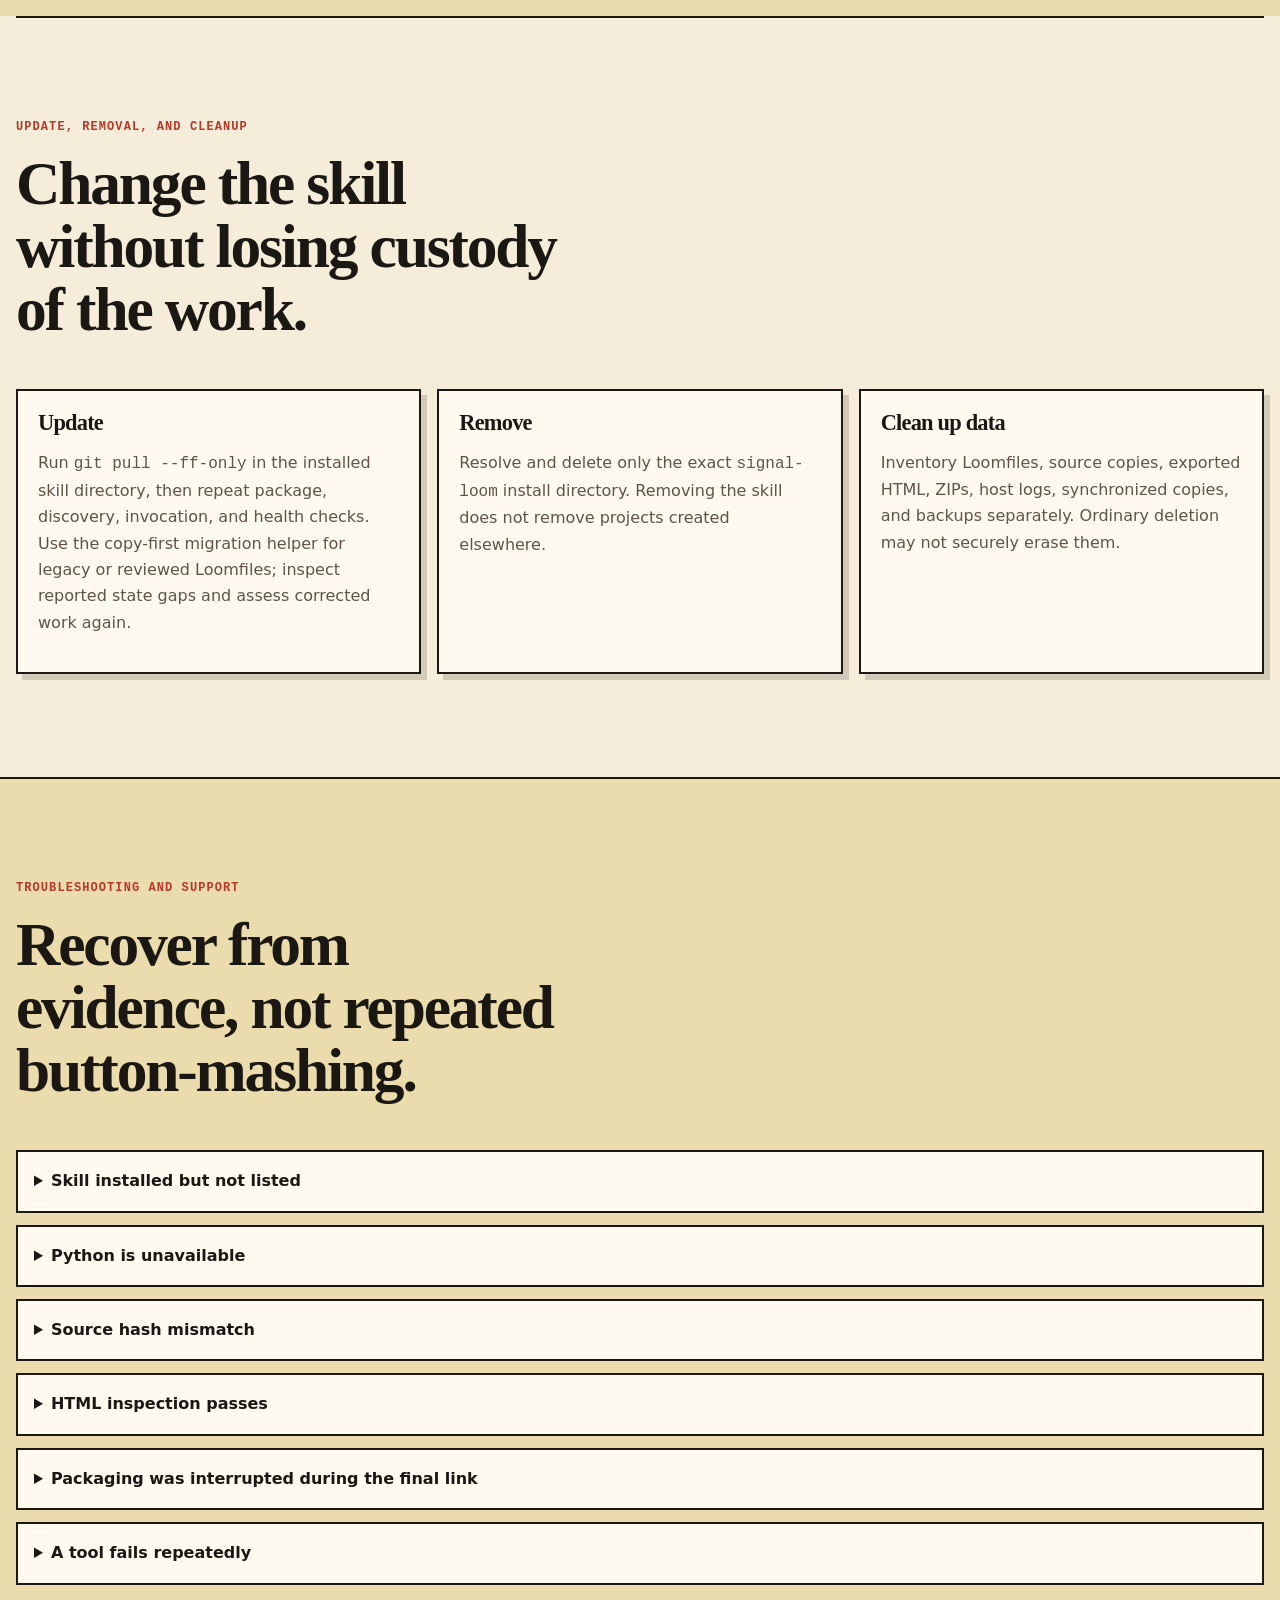
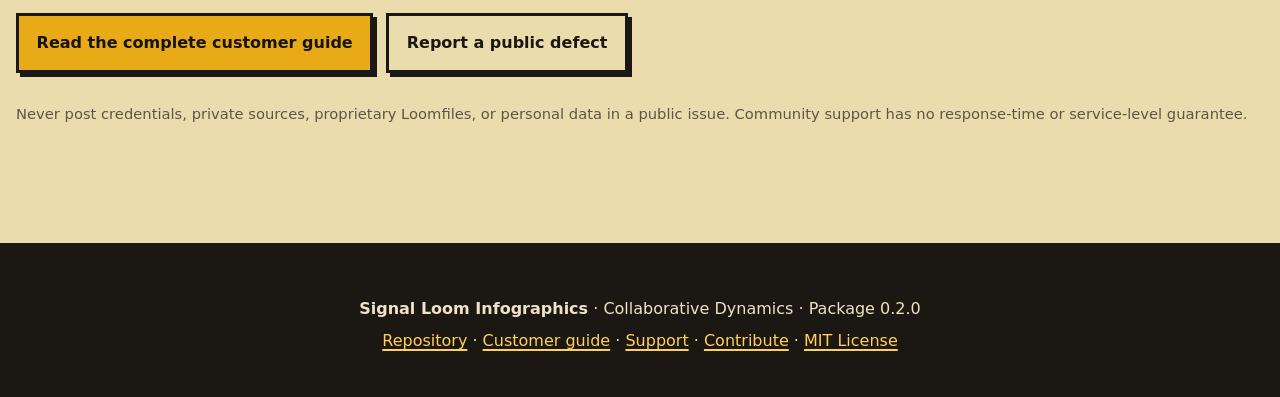
==== commit 182b325e: "Expand Signal Loom review binding and copy-first correction workflow" ====
--- a/docs/index.html
+++ b/docs/index.html
@@ -26,7 +26,7 @@
     <nav aria-label="Primary navigation">
       <a class="brand" href="#top" aria-label="Signal Loom Infographics home"><span class="brand-mark" aria-hidden="true">SL</span><span>Signal Loom Infographics</span></a>
       <div class="nav-links">
-        <a href="#product">Product</a><a href="#install">Install</a><a href="#first-run">First run</a><a href="#workflow">Workflow</a><a href="#trust">Trust</a><a href="#manage">Manage</a><a href="#help">Help</a>
+        <a href="#product">Product</a><a href="#install">Install</a><a href="#first-run">First run</a><a href="#correction">Corrections</a><a href="#workflow">Workflow</a><a href="#trust">Trust</a><a href="#manage">Manage</a><a href="#help">Help</a>
       </div>
     </nav>
   </header>
@@ -41,7 +41,7 @@
           <a class="button primary" href="#install">Install Signal Loom Infographics</a>
           <a class="button secondary" href="https://github.com/Stunspot/signal-loom">View the repository</a>
         </div>
-        <p class="quiet">Package 0.1.1 · Codex and Claude Code · MIT License · Publication always manual</p>
+        <p class="quiet">Package 0.2.0 · Codex and Claude Code · MIT License · Publication always manual</p>
       </div>
       <figure class="hero-visual">
         <img src="assets/signal-loom-pages-hero.png" width="1200" height="800" alt="An editor assembles a finished infographic from reports, data cards, charts, and citation slips connected by colored threads.">
@@ -105,7 +105,14 @@
       <div class="commands"><pre><code>python scripts/validate_loomfile.py ./my-story
 python scripts/inspect_infographic_html.py ./my-story/output/web/index.html
 python scripts/package_loomfile.py ./my-story ./my-story.zip</code></pre></div>
-      <p>The output must be outside the Loomfile. The packager preserves required empty directories, hashes exact file-entry bytes into an embedded release manifest, extracts the completed candidate, and validates that archived Loomfile before exposing it; the project remains unchanged. Invalid archived state or write failure cleans the unique temporary artifact. A final-link interruption is commit-ambiguous: the packager never deletes the destination automatically because another process may own or replace it. Inspect any surviving ZIP; keep it if its embedded manifest validates, otherwise choose a new path or delete only after confirming custody. A competing output is never overwritten. The destination requires same-directory temporary-file and hard-link support. The filename denylist is not a content scanner, and nothing is published.</p>
+      <p>A packaged draft remains a draft. The output must be outside the Loomfile. The packager preserves required empty directories, hashes exact file-entry bytes into an embedded release manifest, extracts the completed candidate, and validates that archived Loomfile before exposing it; the project remains unchanged. Invalid archived state or write failure cleans the unique temporary artifact. A final-link interruption is commit-ambiguous: the packager never deletes the destination automatically because another process may own or replace it. Inspect any surviving ZIP; keep it if its embedded manifest validates, otherwise choose a new path or delete only after confirming custody. A competing output is never overwritten. The destination requires same-directory temporary-file and hard-link support. The filename denylist is not a content scanner, and nothing is published.</p>
+    </section>
+
+    <section class="section" id="correction">
+      <div class="section-heading"><p class="eyebrow">A result you can return to</p><h2>Correct the infographic. Keep the original.</h2><p>The completed fictional example compares response counts without inventing population denominators, then removes twelve duplicated responses in a separate copy.</p></div>
+      <p><a href="https://github.com/Stunspot/signal-loom/blob/main/examples/counts-and-rates/README.md">Follow the complete example and correction</a> · <a href="https://github.com/Stunspot/signal-loom/blob/main/docs/STATE-AND-REVIEW.md">Review fields and recovery</a></p>
+      <pre><code>python scripts/migrate_loomfile.py my-story my-story-corrected</code></pre>
+      <p>The original stays intact. The new copy starts as a draft, with the prior review in history. A changed source, claim or output needs a new assessment of the actual material. Capturing a basis records those files; it grants no review verdict or human approval. Drafts may still be packaged for backup.</p>
     </section>
 
     <section class="section paper" id="workflow">
@@ -153,7 +160,7 @@
     <section class="section" id="manage">
       <div class="section-heading"><p class="eyebrow">Update, removal, and cleanup</p><h2>Change the skill without losing custody of the work.</h2></div>
       <div class="card-grid three">
-        <article><h3>Update</h3><p>Run <code>git pull --ff-only</code> in the installed skill directory, then repeat package, discovery, invocation, and health checks. Snapshot reviewed Loomfiles before state-contract changes.</p></article>
+        <article><h3>Update</h3><p>Run <code>git pull --ff-only</code> in the installed skill directory, then repeat package, discovery, invocation, and health checks. Use the copy-first migration helper for legacy or reviewed Loomfiles; inspect reported state gaps and assess corrected work again.</p></article>
         <article><h3>Remove</h3><p>Resolve and delete only the exact <code>signal-loom</code> install directory. Removing the skill does not remove projects created elsewhere.</p></article>
         <article><h3>Clean up data</h3><p>Inventory Loomfiles, source copies, exported HTML, ZIPs, host logs, synchronized copies, and backups separately. Ordinary deletion may not securely erase them.</p></article>
       </div>
@@ -178,7 +185,7 @@
   </main>
 
   <footer>
-    <p><strong>Signal Loom Infographics</strong> · Collaborative Dynamics · Package 0.1.1</p>
+    <p><strong>Signal Loom Infographics</strong> · Collaborative Dynamics · Package 0.2.0</p>
     <p><a href="https://github.com/Stunspot/signal-loom">Repository</a> · <a href="https://github.com/Stunspot/signal-loom/blob/main/docs/CUSTOMER-GUIDE.md">Customer guide</a> · <a href="https://github.com/Stunspot/signal-loom/blob/main/SUPPORT.md">Support</a> · <a href="https://github.com/Stunspot/signal-loom/blob/main/CONTRIBUTING.md">Contribute</a> · <a href="https://github.com/Stunspot/signal-loom/blob/main/LICENSE.md">MIT License</a></p>
   </footer>
 </body>
